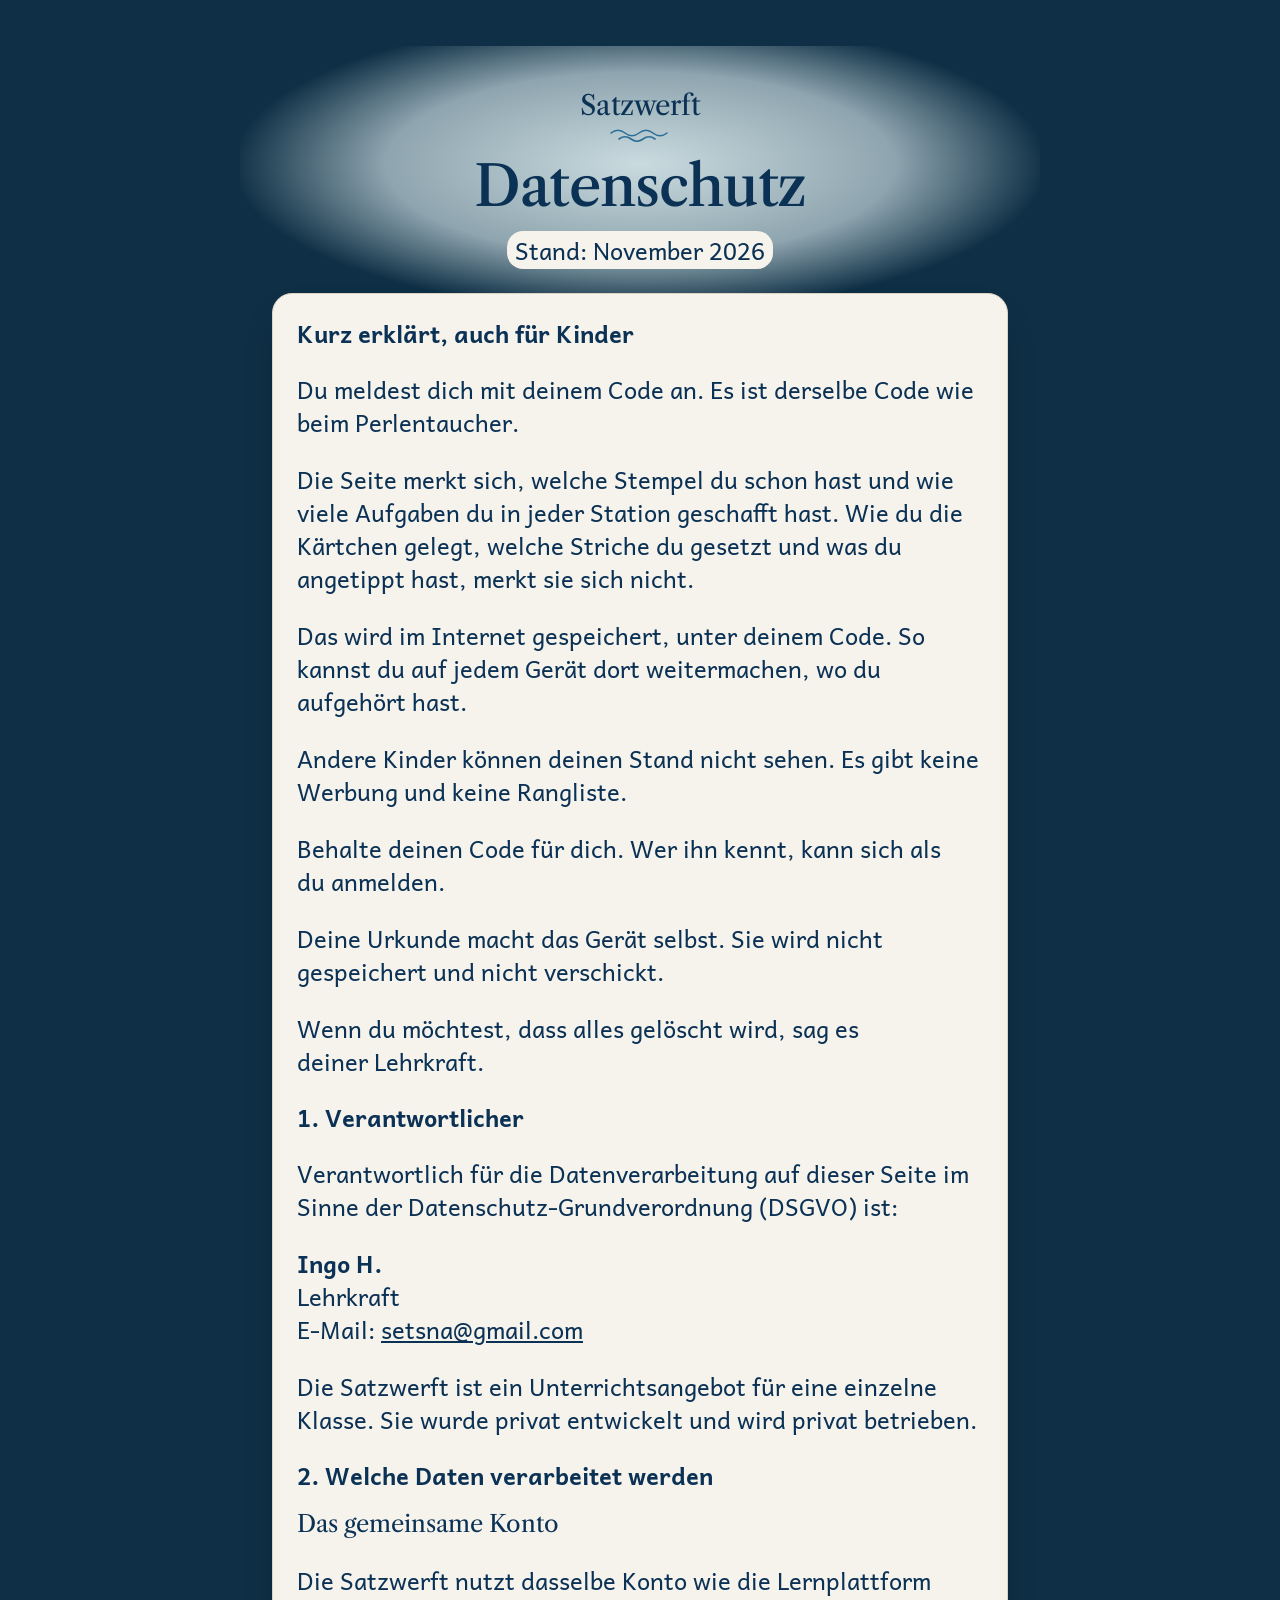
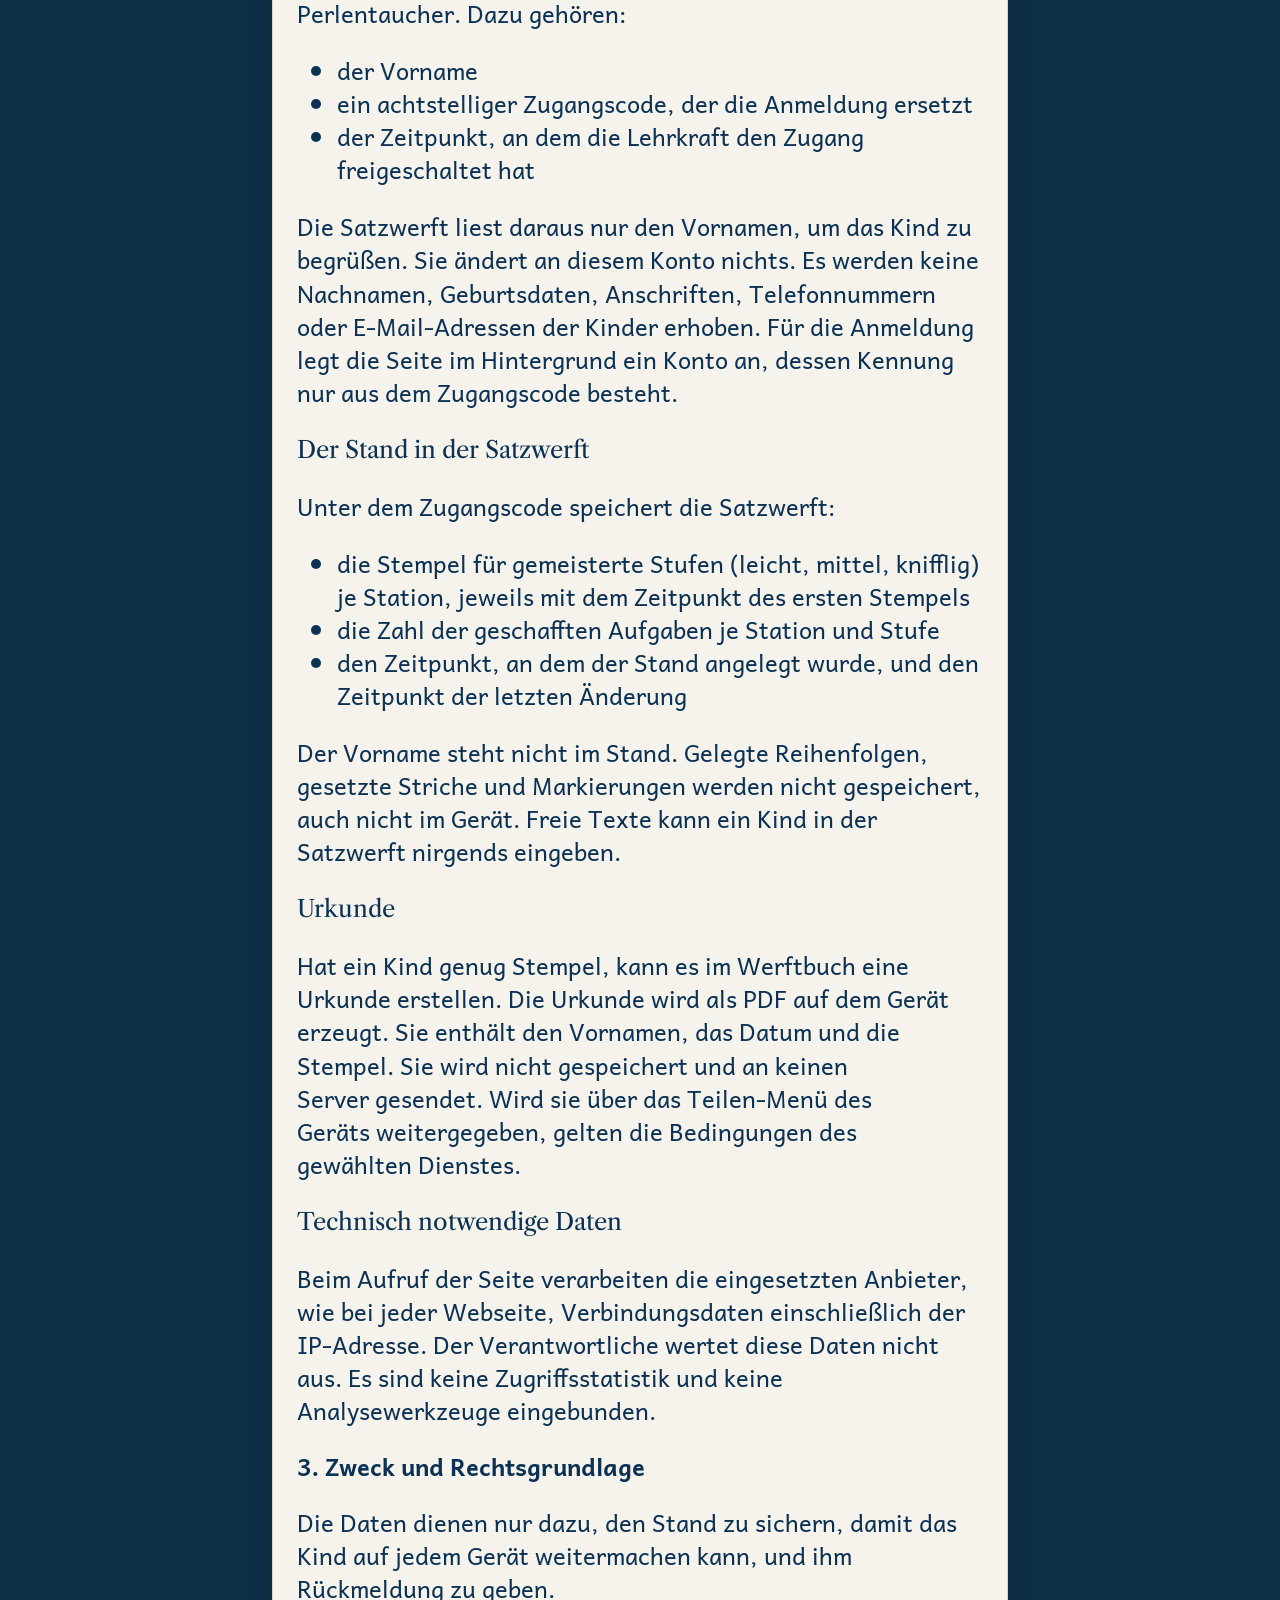
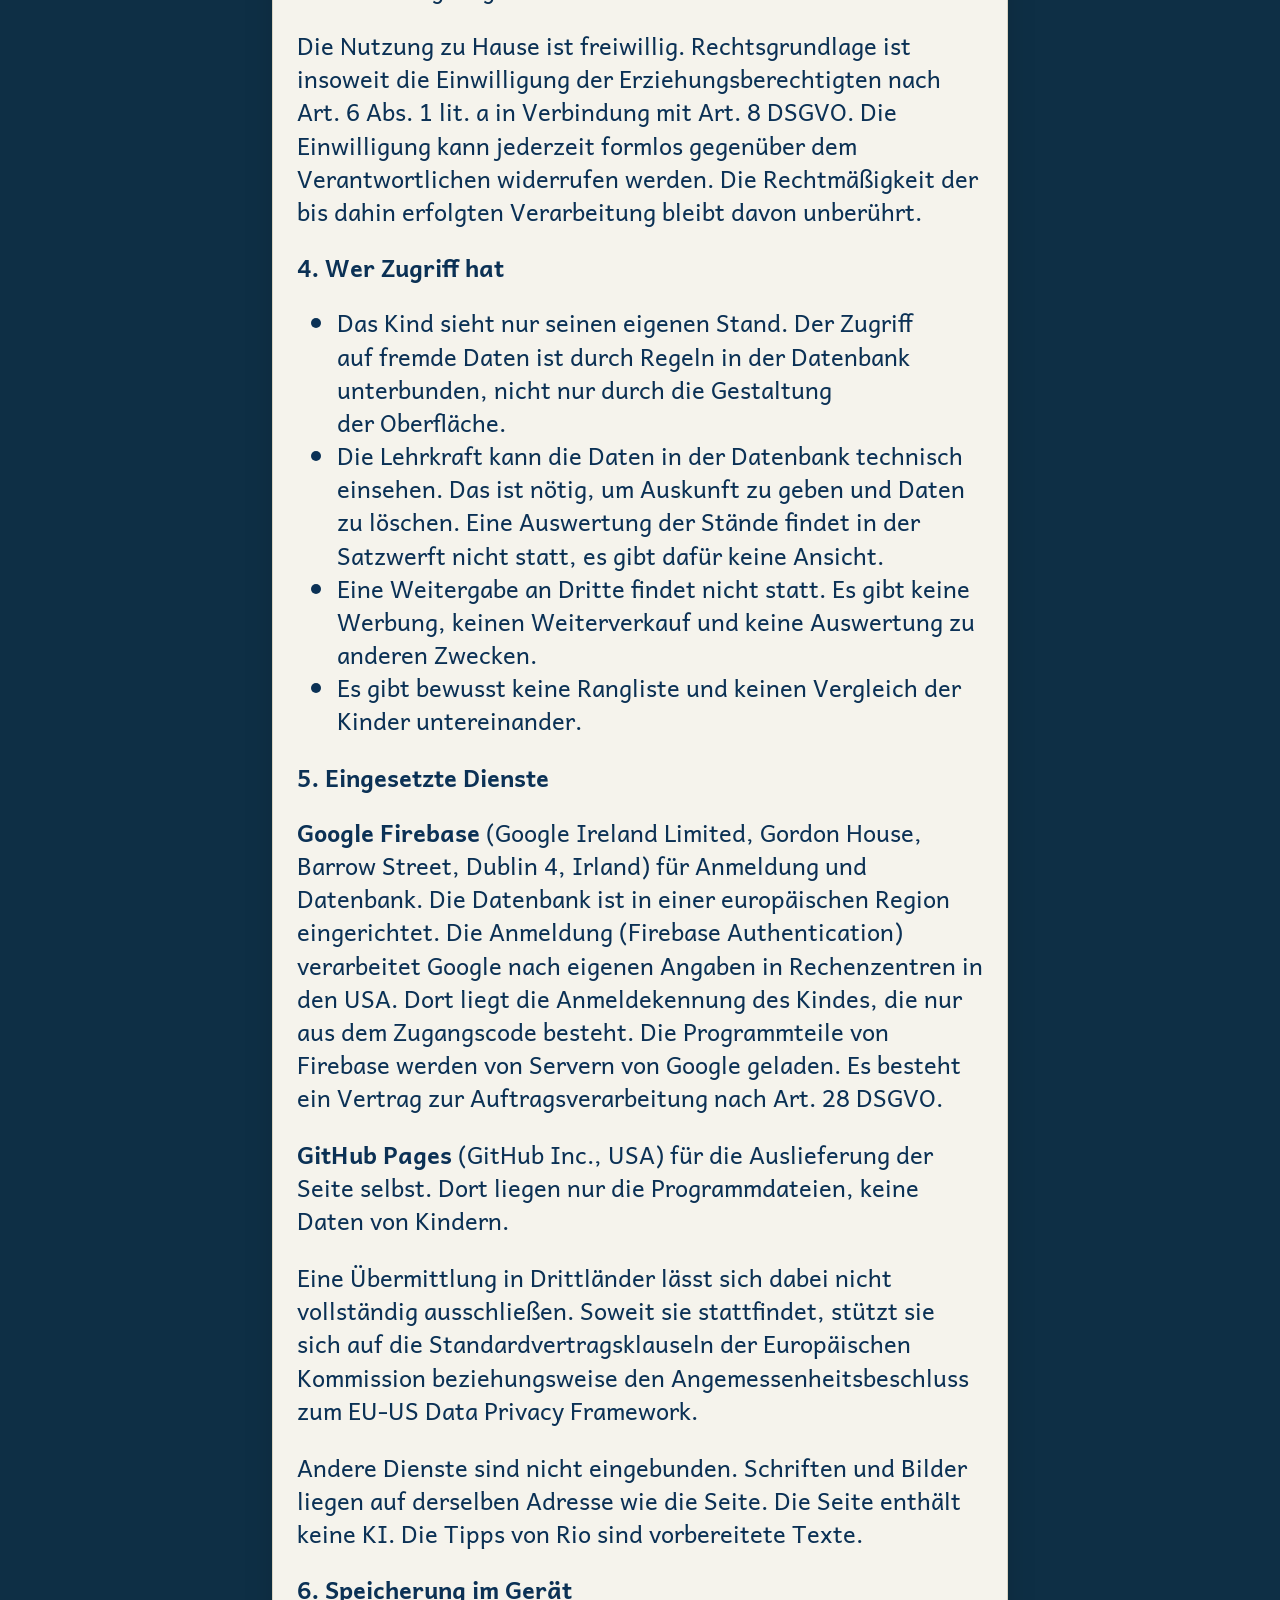
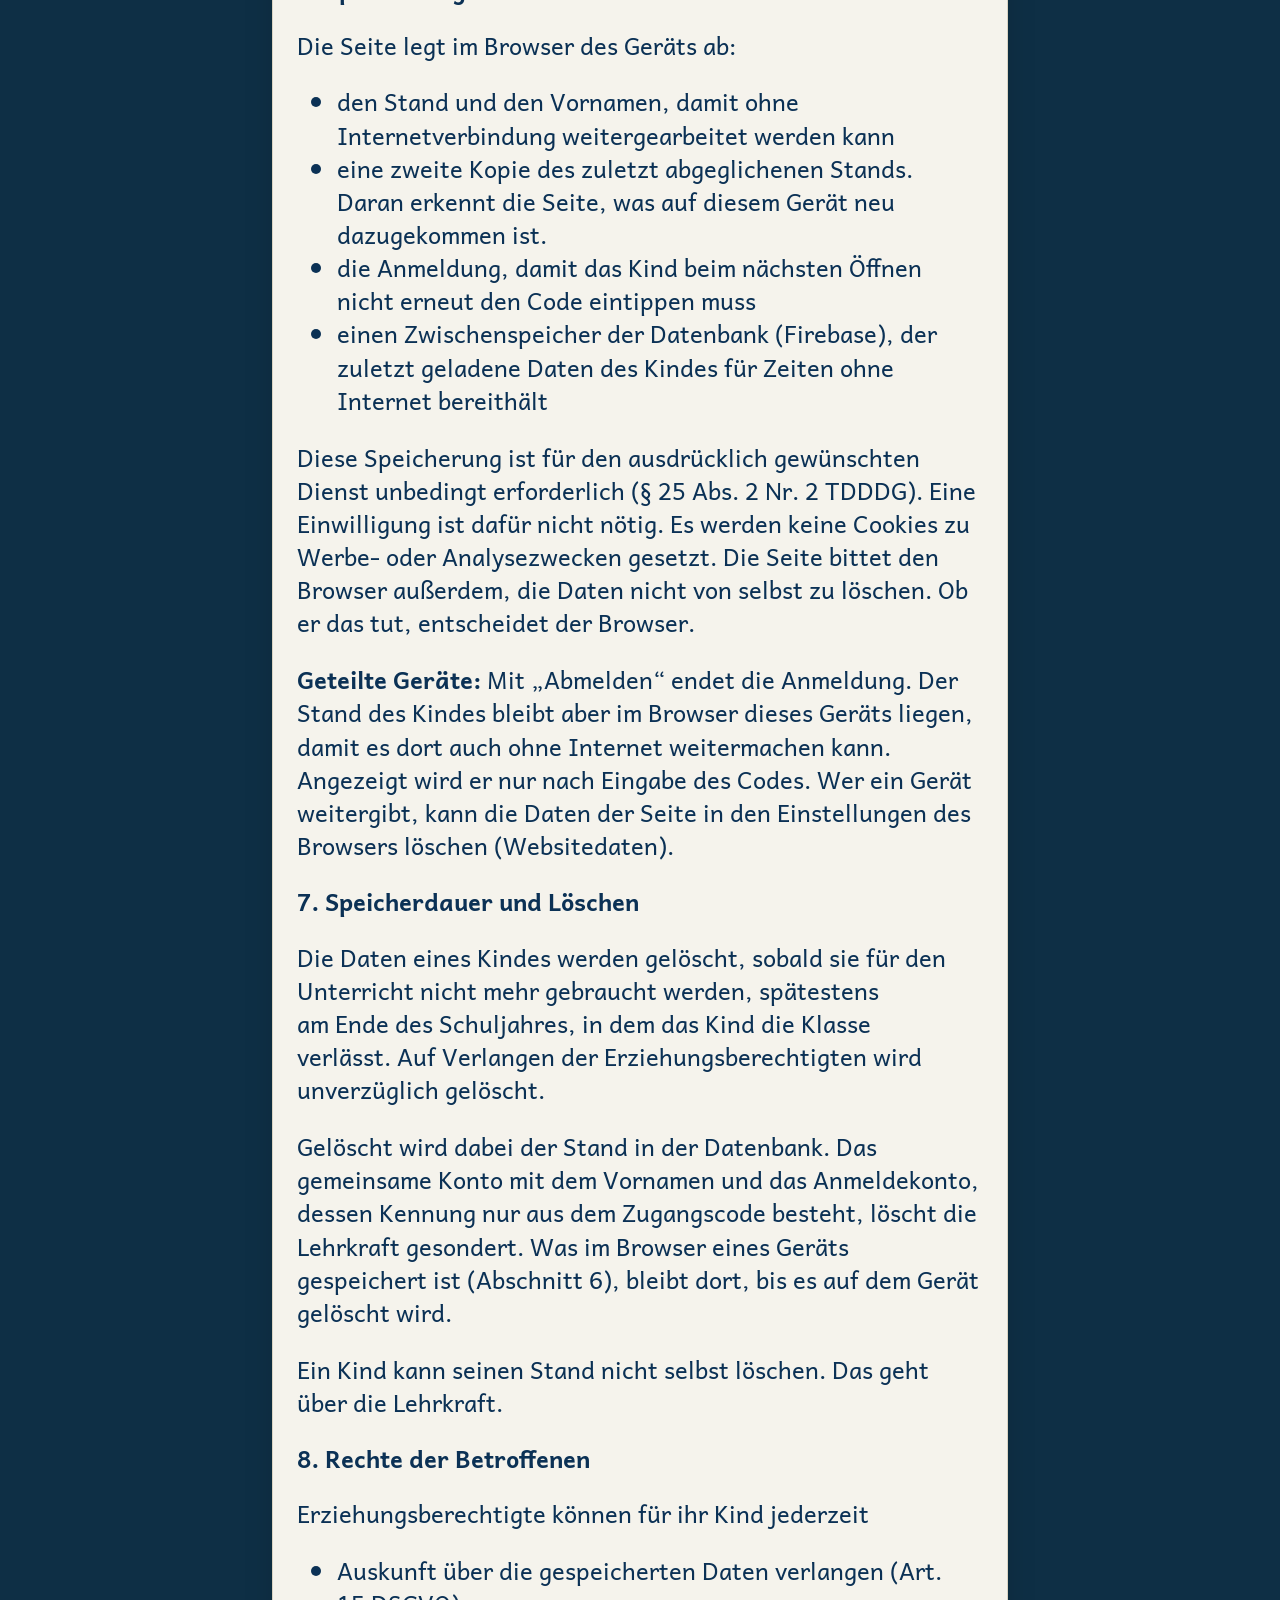
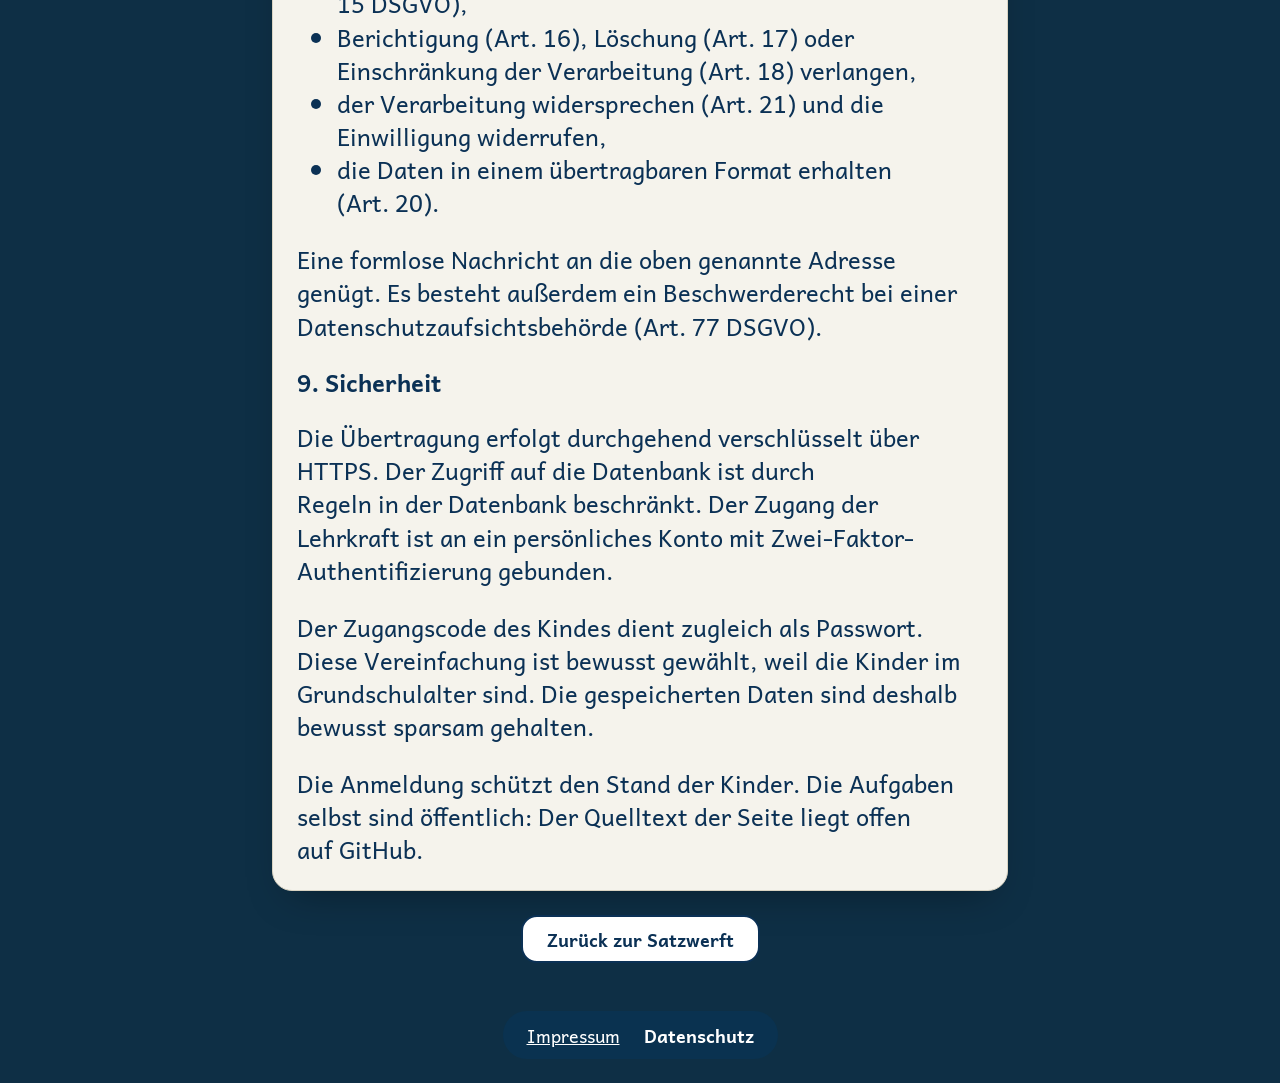
==== datenschutz.html @ b6e3952e "Design-Review Runde 2 (v=2) Lücken stehen fest im Satzfeld, damit beim Wählen nichts springt. Rückme" ====
<!doctype html>
<html lang="de">
<head>
  <meta charset="utf-8">
  <meta name="viewport" content="width=device-width, initial-scale=1, viewport-fit=cover">
  <meta http-equiv="Content-Security-Policy" content="default-src 'self'; img-src 'self'; style-src 'self'; script-src 'self'; font-src 'self'; connect-src 'self'; manifest-src 'self'; base-uri 'none'; form-action 'none'; object-src 'none'">
  <meta name="referrer" content="no-referrer">
  <meta name="robots" content="noindex, nofollow">
  <link rel="icon" href="bilder/favicon-64.png?b=1">
  <meta name="theme-color" content="#0e2f45">
  <title>Datenschutz – Satzwerft</title>
  <link rel="stylesheet" href="css/tokens.css?v=2">
  <link rel="stylesheet" href="css/satzwerft.css?v=2">
</head>
<body class="text-seite">
  <main class="seite">
    <header class="kopf">
      <a class="wortmarke" href="./">Satzwerft<svg class="welle" viewBox="0 0 62 14" aria-hidden="true" focusable="false"><path d="M2 5c5-4 9-4 14 0s9 4 14 0 9-4 14 0 9 4 14 0M10 11c4-3 8-3 12 0s8 3 12 0 8-3 12 0" fill="none" stroke-width="1.6" stroke-linecap="round"/></svg></a>
      <h1>Datenschutz</h1>
      <p class="stand">Stand: November 2026</p>
    </header>

    <section class="papier rechtstext" aria-label="Datenschutzerklärung">
      <h2>Kurz erklärt, auch für Kinder</h2>
      <p>Du meldest dich mit deinem Code an. Es ist derselbe Code wie beim Perlentaucher.</p>
      <p>Die Seite merkt sich, welche Stempel du schon hast und wie viele Aufgaben du in jeder Station geschafft hast. Wie du die Kärtchen gelegt, welche Striche du gesetzt und was du angetippt hast, merkt sie sich nicht.</p>
      <p>Das wird im Internet gespeichert, unter deinem Code. So kannst du auf jedem Gerät dort weitermachen, wo du aufgehört hast.</p>
      <p>Andere Kinder können deinen Stand nicht sehen. Es gibt keine Werbung und keine Rangliste.</p>
      <p>Behalte deinen Code für dich. Wer ihn kennt, kann sich als du anmelden.</p>
      <p>Deine Urkunde macht das Gerät selbst. Sie wird nicht gespeichert und nicht verschickt.</p>
      <p>Wenn du möchtest, dass alles gelöscht wird, sag es deiner Lehrkraft.</p>

      <h2>1. Verantwortlicher</h2>
      <p>Verantwortlich für die Datenverarbeitung auf dieser Seite im Sinne der Datenschutz-Grundverordnung (DSGVO) ist:</p>
      <p><b>Ingo H.</b><br>Lehrkraft<br>E-Mail: <a href="mailto:setsna@gmail.com">setsna@gmail.com</a></p>
      <p>Die Satzwerft ist ein Unterrichtsangebot für eine einzelne Klasse. Sie wurde privat entwickelt und wird privat betrieben.</p>

      <h2>2. Welche Daten verarbeitet werden</h2>
      <h3>Das gemeinsame Konto</h3>
      <p>Die Satzwerft nutzt dasselbe Konto wie die Lernplattform Perlentaucher. Dazu gehören:</p>
      <ul>
        <li>der Vorname</li>
        <li>ein achtstelliger Zugangscode, der die Anmeldung ersetzt</li>
        <li>der Zeitpunkt, an dem die Lehrkraft den Zugang freigeschaltet hat</li>
      </ul>
      <p>Die Satzwerft liest daraus nur den Vornamen, um das Kind zu begrüßen. Sie ändert an diesem Konto nichts. Es werden keine Nachnamen, Geburtsdaten, Anschriften, Telefonnummern oder E-Mail-Adressen der Kinder erhoben. Für die Anmeldung legt die Seite im Hintergrund ein Konto an, dessen Kennung nur aus dem Zugangscode besteht.</p>

      <h3>Der Stand in der Satzwerft</h3>
      <p>Unter dem Zugangscode speichert die Satzwerft:</p>
      <ul>
        <li>die Stempel für gemeisterte Stufen (leicht, mittel, knifflig) je Station, jeweils mit dem Zeitpunkt des ersten Stempels</li>
        <li>die Zahl der geschafften Aufgaben je Station und Stufe</li>
        <li>den Zeitpunkt, an dem der Stand angelegt wurde, und den Zeitpunkt der letzten Änderung</li>
      </ul>
      <p>Der Vorname steht nicht im Stand. Gelegte Reihenfolgen, gesetzte Striche und Markierungen werden nicht gespeichert, auch nicht im Gerät. Freie Texte kann ein Kind in der Satzwerft nirgends eingeben.</p>

      <h3>Urkunde</h3>
      <p>Hat ein Kind genug Stempel, kann es im Werftbuch eine Urkunde erstellen. Die Urkunde wird als PDF auf dem Gerät erzeugt. Sie enthält den Vornamen, das Datum und die Stempel. Sie wird nicht gespeichert und an keinen Server gesendet. Wird sie über das Teilen-Menü des Geräts weitergegeben, gelten die Bedingungen des gewählten Dienstes.</p>

      <h3>Technisch notwendige Daten</h3>
      <p>Beim Aufruf der Seite verarbeiten die eingesetzten Anbieter, wie bei jeder Webseite, Verbindungsdaten einschließlich der IP-Adresse. Der Verantwortliche wertet diese Daten nicht aus. Es sind keine Zugriffsstatistik und keine Analysewerkzeuge eingebunden.</p>

      <h2>3. Zweck und Rechtsgrundlage</h2>
      <p>Die Daten dienen nur dazu, den Stand zu sichern, damit das Kind auf jedem Gerät weitermachen kann, und ihm Rückmeldung zu geben.</p>
      <p>Die Nutzung zu Hause ist freiwillig. Rechtsgrundlage ist insoweit die Einwilligung der Erziehungsberechtigten nach Art. 6 Abs. 1 lit. a in Verbindung mit Art. 8 DSGVO. Die Einwilligung kann jederzeit formlos gegenüber dem Verantwortlichen widerrufen werden. Die Rechtmäßigkeit der bis dahin erfolgten Verarbeitung bleibt davon unberührt.</p>

      <h2>4. Wer Zugriff hat</h2>
      <ul>
        <li>Das Kind sieht nur seinen eigenen Stand. Der Zugriff auf fremde Daten ist durch Regeln in der Datenbank unterbunden, nicht nur durch die Gestaltung der Oberfläche.</li>
        <li>Die Lehrkraft kann die Daten in der Datenbank technisch einsehen. Das ist nötig, um Auskunft zu geben und Daten zu löschen. Eine Auswertung der Stände findet in der Satzwerft nicht statt, es gibt dafür keine Ansicht.</li>
        <li>Eine Weitergabe an Dritte findet nicht statt. Es gibt keine Werbung, keinen Weiterverkauf und keine Auswertung zu anderen Zwecken.</li>
        <li>Es gibt bewusst keine Rangliste und keinen Vergleich der Kinder untereinander.</li>
      </ul>

      <h2>5. Eingesetzte Dienste</h2>
      <p><b>Google Firebase</b> (Google Ireland Limited, Gordon House, Barrow Street, Dublin 4, Irland) für Anmeldung und Datenbank. Die Datenbank ist in einer europäischen Region eingerichtet. Die Anmeldung (Firebase Authentication) verarbeitet Google nach eigenen Angaben in Rechenzentren in den USA. Dort liegt die Anmeldekennung des Kindes, die nur aus dem Zugangscode besteht. Die Programmteile von Firebase werden von Servern von Google geladen. Es besteht ein Vertrag zur Auftragsverarbeitung nach Art. 28 DSGVO.</p>
      <p><b>GitHub Pages</b> (GitHub Inc., USA) für die Auslieferung der Seite selbst. Dort liegen nur die Programmdateien, keine Daten von Kindern.</p>
      <p>Eine Übermittlung in Drittländer lässt sich dabei nicht vollständig ausschließen. Soweit sie stattfindet, stützt sie sich auf die Standardvertragsklauseln der Europäischen Kommission beziehungsweise den Angemessenheitsbeschluss zum EU-US Data Privacy Framework.</p>
      <p>Andere Dienste sind nicht eingebunden. Schriften und Bilder liegen auf derselben Adresse wie die Seite. Die Seite enthält keine KI. Die Tipps von Rio sind vorbereitete Texte.</p>

      <h2>6. Speicherung im Gerät</h2>
      <p>Die Seite legt im Browser des Geräts ab:</p>
      <ul>
        <li>den Stand und den Vornamen, damit ohne Internetverbindung weitergearbeitet werden kann</li>
        <li>eine zweite Kopie des zuletzt abgeglichenen Stands. Daran erkennt die Seite, was auf diesem Gerät neu dazugekommen ist.</li>
        <li>die Anmeldung, damit das Kind beim nächsten Öffnen nicht erneut den Code eintippen muss</li>
        <li>einen Zwischenspeicher der Datenbank (Firebase), der zuletzt geladene Daten des Kindes für Zeiten ohne Internet bereithält</li>
      </ul>
      <p>Diese Speicherung ist für den ausdrücklich gewünschten Dienst unbedingt erforderlich (§ 25 Abs. 2 Nr. 2 TDDDG). Eine Einwilligung ist dafür nicht nötig. Es werden keine Cookies zu Werbe- oder Analysezwecken gesetzt. Die Seite bittet den Browser außerdem, die Daten nicht von selbst zu löschen. Ob er das tut, entscheidet der Browser.</p>
      <p><b>Geteilte Geräte:</b> Mit „Abmelden“ endet die Anmeldung. Der Stand des Kindes bleibt aber im Browser dieses Geräts liegen, damit es dort auch ohne Internet weitermachen kann. Angezeigt wird er nur nach Eingabe des Codes. Wer ein Gerät weitergibt, kann die Daten der Seite in den Einstellungen des Browsers löschen (Websitedaten).</p>

      <h2>7. Speicherdauer und Löschen</h2>
      <p>Die Daten eines Kindes werden gelöscht, sobald sie für den Unterricht nicht mehr gebraucht werden, spätestens am Ende des Schuljahres, in dem das Kind die Klasse verlässt. Auf Verlangen der Erziehungsberechtigten wird unverzüglich gelöscht.</p>
      <p>Gelöscht wird dabei der Stand in der Datenbank. Das gemeinsame Konto mit dem Vornamen und das Anmeldekonto, dessen Kennung nur aus dem Zugangscode besteht, löscht die Lehrkraft gesondert. Was im Browser eines Geräts gespeichert ist (Abschnitt 6), bleibt dort, bis es auf dem Gerät gelöscht wird.</p>
      <p>Ein Kind kann seinen Stand nicht selbst löschen. Das geht über die Lehrkraft.</p>

      <h2>8. Rechte der Betroffenen</h2>
      <p>Erziehungsberechtigte können für ihr Kind jederzeit</p>
      <ul>
        <li>Auskunft über die gespeicherten Daten verlangen (Art. 15 DSGVO),</li>
        <li>Berichtigung (Art. 16), Löschung (Art. 17) oder Einschränkung der Verarbeitung (Art. 18) verlangen,</li>
        <li>der Verarbeitung widersprechen (Art. 21) und die Einwilligung widerrufen,</li>
        <li>die Daten in einem übertragbaren Format erhalten (Art. 20).</li>
      </ul>
      <p>Eine formlose Nachricht an die oben genannte Adresse genügt. Es besteht außerdem ein Beschwerderecht bei einer Datenschutzaufsichtsbehörde (Art. 77 DSGVO).</p>

      <h2>9. Sicherheit</h2>
      <p>Die Übertragung erfolgt durchgehend verschlüsselt über HTTPS. Der Zugriff auf die Datenbank ist durch Regeln in der Datenbank beschränkt. Der Zugang der Lehrkraft ist an ein persönliches Konto mit Zwei-Faktor-Authentifizierung gebunden.</p>
      <p>Der Zugangscode des Kindes dient zugleich als Passwort. Diese Vereinfachung ist bewusst gewählt, weil die Kinder im Grundschulalter sind. Die gespeicherten Daten sind deshalb bewusst sparsam gehalten.</p>
      <p>Die Anmeldung schützt den Stand der Kinder. Die Aufgaben selbst sind öffentlich: Der Quelltext der Seite liegt offen auf GitHub.</p>
    </section>

    <p class="knopfreihe knopfreihe--mitte"><a class="knopf" href="./">Zurück zur Satzwerft</a></p>
  </main>
  <footer class="fuss"><a href="impressum.html">Impressum</a> <a href="datenschutz.html" aria-current="page">Datenschutz</a></footer>
</body>
</html>
---- css/tokens.css ----
/* Satzwerft: Schriften, Farben, Abstände, Schriftgrößen an einer Stelle.
   Grundlage: Lernlagune DESIGN.md. Die Inhaltsfarben (Kugeln, Felder) kommen in Etappe 1c dazu. */

@font-face {
  font-family: 'Libre Caslon Text';
  src: url('../schriften/libre-caslon-text.woff2') format('woff2');
  font-weight: 400 700;
  font-style: normal;
  font-display: swap;
}
@font-face {
  font-family: 'Andika';
  src: url('../schriften/andika-regular.woff2') format('woff2');
  font-weight: 400;
  font-style: normal;
  font-display: swap;
}
@font-face {
  font-family: 'Andika';
  src: url('../schriften/andika-bold.woff2') format('woff2');
  font-weight: 700;
  font-style: normal;
  font-display: swap;
}

:root {
  /* Farben (Lernlagune) */
  --tiefe: #0e2f45;
  --navy: #0b3155;
  --navy-weich: #133c5a;
  --welle: #2d6f98;
  --weiss: #ffffff;
  --papier: #f5f3ec;
  --papier-linie: #d9d3c2;
  --tinte-leise: #4a6275;
  --glas-kante: rgba(255, 255, 255, 0.5);
  --glas-schatten: rgba(0, 0, 0, 0.36);
  --nebel: rgba(10, 52, 84, 0.7);

  /* Inhaltsfarben für Kugeln und Felder: gedämpft, gut unterscheidbar, jede mit eigenem Muster
     (blau Streifen, rot Punkte, gelb glatt, grün Karo). Nie nur über die Farbe unterscheiden. */
  --kugel-blau: #2f5f8f;
  --kugel-rot: #b4553b;
  --kugel-gelb: #d1a23a;
  --kugel-gruen: #3e8a72;
  --muster-hell: rgba(255, 255, 255, 0.55);

  /* Schriften */
  --schrift-name: 'Libre Caslon Text', Georgia, 'Times New Roman', serif;
  --schrift-text: 'Andika', 'Trebuchet MS', system-ui, sans-serif;

  /* Schriftgrößen (rem mit Untergrenze, damit Lesetext nicht schrumpft) */
  --gr-display: clamp(2.25rem, 1.6rem + 2.4vw, 3.75rem);
  --gr-title: clamp(1.75rem, 1.4rem + 1.2vw, 2.5rem);
  --gr-text: clamp(1.25rem, 1rem + 0.6vw, 1.625rem);
  --gr-label: clamp(1rem, 0.9rem + 0.3vw, 1.125rem);
  --gr-klein: clamp(1rem, 0.92rem + 0.25vw, 1.125rem);

  /* Abstände */
  --a-xs: 0.25rem;
  --a-s: 0.5rem;
  --a-m: 1rem;
  --a-l: 1.5rem;
  --a-xl: 2.5rem;
  --zeile: 34em;

  /* Rundungen */
  --r-papier: 1.25rem;
  --r-knopf: 1rem;

  /* Bewegung: nur opacity und transform */
  --kurve: cubic-bezier(0.16, 1, 0.3, 1);
  --dauer: 220ms;

  /* Touchziel */
  --tippen: 48px;
}
---- css/satzwerft.css ----
/* Satzwerft: Gestaltung nach Lernlagune DESIGN.md (Etappe 1c).
   Grundregeln: Navy nur im Licht (heller Hof hinter dunkler Schrift), Glasrezept unverändert
   (blur 6px, saturate 140 %, 2-px-Lichtkante), Bewegung nur über opacity und transform,
   Touchziele mindestens 48 px, Lesetext mit Untergrenze (rem/clamp), Grafik und Rahmen am Maßstab --s. */

*, *::before, *::after { box-sizing: border-box; }
html { -webkit-text-size-adjust: 100%; overflow-x: clip; }

/* ---------- Maßstab: Entwurf 1088 px breit (iPad hoch) ---------- */
:root { --s: calc(min(100vw, 1088px) / 1088); }
@media (orientation: landscape) and (min-width: 820px) {
  /* nie über 1: Sonst wächst die Schrift auf großen Bildschirmen, die Seite aber nicht (Ingos Monitor, 15.11.2026) */
  :root { --s: min(1px, calc(100svh / 1010), calc(100vw / 1360)); }
}
@media (max-width: 640px) and (orientation: portrait) {
  :root { --s: min(1px, calc(100vw / 600)); }
}

body {
  margin: 0;
  min-height: 100vh;
  min-height: 100svh;
  font-family: var(--schrift-text);
  font-size: var(--gr-text);
  line-height: 1.4;
  color: var(--navy);
  background: var(--tiefe);
  position: relative;
  isolation: isolate;
  overflow-x: clip;   /* Lichthof und Licht dürfen nicht seitlich überstehen (kein waagerechtes Scrollen) */
}
:focus-visible { outline: 3px solid var(--navy); outline-offset: 4px; }

.nurvorlesen {
  position: absolute; width: 1px; height: 1px; margin: -1px; padding: 0; overflow: hidden;
  clip: rect(0 0 0 0); clip-path: inset(50%); white-space: nowrap; border: 0;
}

/* ---------- Wasser, Licht, Blasen ---------- */
.wasser {
  position: fixed; inset: 0; z-index: -2; pointer-events: none;
  background: linear-gradient(180deg, #e6f2ef 0%, #a9d4e1 30%, #3f86a8 70%, #12425f 100%);   /* Ersatz, solange das Bild lädt */
}
.wasser img { width: 100%; height: 100%; object-fit: cover; object-position: 50% 0%; display: block; }
.licht, .blasen { position: absolute; z-index: -1; pointer-events: none; }
.licht {
  top: 0; left: 50%;
  width: min(60rem, 100%); height: calc(560 * var(--s));
  transform: translateX(-50%);
  background: radial-gradient(ellipse 46% 64% at 50% 0%, rgba(255, 252, 235, 0.55), rgba(220, 244, 250, 0.2) 55%, transparent 80%);
  opacity: 0.75;
  animation: licht-atmen 11s ease-in-out infinite alternate;
}
@keyframes licht-atmen { to { opacity: 1; transform: translateX(-50%) scaleX(1.08); } }
.blasen { inset: 0 0 auto; height: 100vh; height: 100svh; overflow: hidden; }
.blasen span {
  position: absolute; bottom: 0;
  width: 0.875rem; aspect-ratio: 1; border-radius: 50%;
  border: 1px solid rgba(235, 250, 255, 0.55);
  background: radial-gradient(circle at 32% 30%, rgba(255, 255, 255, 0.7) 0 14%, rgba(200, 238, 250, 0.08) 40%, transparent 70%);
  opacity: 0;
  animation: blase-steigt 18s linear infinite;
}
.blasen span:nth-child(1) { left: 1%; animation-duration: 17s; animation-delay: -2s; }
.blasen span:nth-child(2) { left: 2.4%; width: 0.5625rem; animation-duration: 22s; animation-delay: -11s; }
.blasen span:nth-child(3) { left: 3.4%; width: 0.375rem; animation-duration: 15s; animation-delay: -7s; }
.blasen span:nth-child(4) { right: 1%; width: 0.6875rem; animation-duration: 20s; animation-delay: -4s; }
.blasen span:nth-child(5) { right: 2.6%; width: 0.4375rem; animation-duration: 16s; animation-delay: -13s; }
.blasen span:nth-child(6) { right: 3.4%; width: 0.5625rem; animation-duration: 24s; animation-delay: -18s; }
@keyframes blase-steigt {
  0% { transform: translate3d(0, 0, 0); opacity: 0; }
  10% { opacity: 0.9; }
  50% { transform: translate3d(10px, -50vh, 0); }
  85% { opacity: 0.7; }
  100% { transform: translate3d(-6px, -100vh, 0); opacity: 0; }
}
.ruht .licht, .ruht .blasen span { animation-play-state: paused; }

/* ---------- Seite ---------- */
.seite { max-width: 80rem; margin: 0 auto; padding: calc(96 * var(--s)) var(--a-m) var(--a-l); outline: none; }

/* Kopf im Lichthof: Navy steht nur auf hellem Grund */
.kopf { position: relative; text-align: center; margin: 0 auto var(--a-l); max-width: 44rem; }
.kopf::before {
  content: ''; position: absolute; z-index: -1; inset: -2.5rem -3rem;
  background: radial-gradient(ellipse at 50% 45%, rgba(228, 243, 245, 0.88) 0%, rgba(228, 243, 245, 0.6) 45%, transparent 72%);
  pointer-events: none;
}
.wortmarke {
  font-family: var(--schrift-name); font-size: max(1rem, calc(31 * var(--s))); letter-spacing: -0.02em;
  margin: 0 0 var(--a-s); display: inline-flex; flex-direction: column; align-items: center; gap: var(--a-xs);
  color: var(--navy);
}
a.wortmarke { text-decoration: none; min-height: var(--tippen); justify-content: center; }
.welle { width: 62px; height: 14px; stroke: var(--welle); }
h1 { font-family: var(--schrift-name); font-weight: 500; font-size: var(--gr-display); line-height: 1.3; letter-spacing: -0.02em; margin: 0; }
h2 { font-family: var(--schrift-name); font-weight: 400; font-size: var(--gr-title); line-height: 1.3; margin: var(--a-l) 0 var(--a-s); }
h3 { font-family: var(--schrift-name); font-weight: 400; font-size: var(--gr-text); margin: var(--a-m) 0 var(--a-xs); }
.unterzeile { margin: var(--a-s) 0 0; color: var(--navy-weich); font-size: var(--gr-text); }

/* Rio: gemaltes Bild, rund ausgeblendet, kein Rahmen, keine Bewegung */
.rio {
  display: block; margin: var(--a-m) auto 0;
  width: clamp(9rem, calc(300 * var(--s)), 18rem); height: auto; aspect-ratio: 1;
  border-radius: 50%;
  -webkit-mask-image: radial-gradient(circle at 50% 50%, #000 56%, transparent 71%);
  mask-image: radial-gradient(circle at 50% 50%, #000 56%, transparent 71%);
}

/* ---------- Papier: helle Fläche für Formulare und Text ---------- */
.papier {
  background: var(--papier);
  border: 1px solid var(--papier-linie);
  border-radius: var(--r-papier);
  padding: var(--a-l);
  margin: var(--a-l) auto;
  max-width: 40rem;
  box-shadow: 0 18px 40px -18px var(--glas-schatten);
}
.papier > :first-child { margin-top: 0; }
.papier > :last-child { margin-bottom: 0; }
.papier p, .papier li { max-width: var(--zeile); }
.papier a { color: var(--navy); }
.leise { color: var(--tinte-leise); font-size: var(--gr-klein); }

/* Formular */
label { display: block; font-size: var(--gr-label); font-weight: 700; margin-bottom: var(--a-xs); }
input[type="text"] {
  font: inherit; color: var(--navy); background: var(--weiss);
  border: 2px solid var(--navy-weich); border-radius: var(--r-knopf);
  min-height: var(--tippen); padding: 0 var(--a-m); width: 100%;
}
.code-feld { max-width: 16rem; letter-spacing: 0.12em; text-transform: uppercase; }
.hinweis-feld { min-height: 1.45em; margin: var(--a-s) 0 0; font-weight: 700; }
.hinweis-feld:empty { min-height: 0; }

/* Knöpfe */
.knopf {
  font: inherit; font-size: var(--gr-label); font-weight: 700;
  min-height: var(--tippen); min-width: var(--tippen); padding: 0 var(--a-l);
  border-radius: var(--r-knopf); border: 2px solid var(--navy); background: var(--weiss); color: var(--navy);
  cursor: pointer; transition: transform var(--dauer) var(--kurve);
}
.knopf:active { transform: scale(0.98); }
.knopf[disabled] { opacity: 0.55; cursor: not-allowed; }
.knopf.haupt { background: var(--navy); color: var(--weiss); }
a.knopf { display: inline-flex; align-items: center; text-decoration: none; }
.knopfreihe { display: flex; flex-wrap: wrap; gap: var(--a-s) var(--a-m); align-items: center; margin: var(--a-l) 0 0; }
.knopfreihe--mitte { justify-content: center; }
/* Ruhiger Glasknopf auf dem Wasser (z. B. Abmelden) */
.knopf.glas-knopf {
  background: rgba(10, 52, 84, 0.74); color: var(--weiss); border-color: var(--glas-kante);   /* 0.74: Weiß bleibt auch über hellem Sand über 4.5 : 1 */
  -webkit-backdrop-filter: blur(6px); backdrop-filter: blur(6px);
}
.knopf.glas-knopf:focus-visible { outline-color: var(--weiss); }

/* ---------- Startseite: Stationen als Glasfenster ---------- */
.netz-zeile { max-width: 40rem; margin: 0 auto var(--a-m); padding: var(--a-s) var(--a-m); background: var(--papier); border-radius: var(--r-knopf); font-size: var(--gr-klein); }
.stationen {
  list-style: none; margin: calc(40 * var(--s)) auto 0; padding: 0;
  --spalten: 3;
  --luecke: calc(36 * var(--s));
  display: flex; flex-wrap: wrap; justify-content: center;   /* letzte Reihe mittig (3 + 2 im Hochformat) */
  gap: var(--luecke);
  max-width: 62rem;
}
/* Querformat: alle fünf nebeneinander, ohne Scrollen (Lernlagune: Querformat-ohne-Scrollen) */
@media (orientation: landscape) and (min-width: 820px) {
  .stationen { --spalten: 5; max-width: 80rem; }
}
.stationen > li { display: flex; flex: 0 1 calc((100% - (var(--spalten) - 1) * var(--luecke)) / var(--spalten) - 1px); min-width: 0; }
@media (max-width: 560px) {
  .stationen > li { flex-basis: 100%; max-width: 22rem; }
}
.station {
  flex: 1; width: 100%; margin: 0; font: inherit;
  container-type: inline-size;   /* für die Titelgröße (cqi) */
  position: relative; display: flex; flex-direction: column; align-items: center; text-align: center;
  min-height: calc(330 * var(--s));
  padding: calc(44 * var(--s)) var(--a-m) calc(36 * var(--s));
  border-radius: calc(72 * var(--s));
  color: var(--weiss);
  background: linear-gradient(180deg, rgba(214, 242, 252, 0.13), rgba(40, 110, 150, 0.06) 55%, rgba(8, 42, 70, 0.42));
  border: 2px solid var(--glas-kante);
  box-shadow: inset 0 2px 0 rgba(255, 255, 255, 0.62), inset 0 0 0 2px rgba(255, 255, 255, 0.16), inset 0 0 calc(22 * var(--s)) rgba(200, 240, 255, 0.38), 0 26px 50px -10px rgba(3, 20, 35, 0.38);
  -webkit-backdrop-filter: blur(6px) saturate(140%);
  backdrop-filter: blur(6px) saturate(140%);
}
/* „Kommt bald“: dunkleres Nebelglas, damit kleine weiße Schrift auch über hellem Wasser AA erreicht */
.station--bald { background: var(--nebel); }
.station__name { display: block; margin: 0; font-family: var(--schrift-name); font-weight: 400; font-size: max(1.375rem, calc(40 * var(--s)));
  font-size: clamp(min(1.25rem, 17cqi), 17cqi, 2.5rem);   /* richtet sich nach der Kartenbreite (Container), ältere Browser nehmen die Zeile davor */
  max-width: 100%; hyphens: auto; overflow-wrap: anywhere; line-height: 1.3; text-shadow: 0 1px 3px rgba(4, 30, 50, 0.55); }
.station__kurz { display: block; font-size: var(--gr-klein); line-height: 1.3; }
/* Live-Station: ganzes Fenster ist der Knopf. Getöntes Glas (0.62 oben), damit kleine weiße Schrift AA erreicht. */
.station--live {
  cursor: pointer;
  background: linear-gradient(180deg, rgba(10, 52, 84, 0.62), rgba(8, 42, 70, 0.78));
  transition: transform var(--dauer) var(--kurve);
}
.station--live:active { transform: scale(0.975); }
.station--live:focus-visible { outline: 3px solid var(--weiss); outline-offset: 6px; }
@media (hover: hover) { .station--live:hover { transform: translateY(-6px); } }
.stempel-punkte { display: inline-flex; gap: 0.5rem; margin-top: var(--a-s); }
.stempel-punkt { display: inline-block; width: 1rem; height: 1rem; border-radius: 50%; border: 2px dashed rgba(255, 255, 255, 0.85); vertical-align: middle; }
.stempel-punkt--voll { border-style: solid; background: var(--weiss); box-shadow: inset 0 0 0 3px var(--welle); }
.station__linie { width: 60%; height: 1px; margin: calc(14 * var(--s)) auto; background: linear-gradient(90deg, transparent, rgba(255, 255, 255, 0.7), transparent); position: relative; }
.station__linie::after { content: ''; position: absolute; left: 50%; top: 50%; width: 6px; height: 6px; margin: -3px 0 0 -3px; border-radius: 50%; background: var(--weiss); box-shadow: 0 0 8px rgba(255, 255, 255, 0.8); }
.station p { margin: 0; font-size: var(--gr-klein); line-height: 1.3; text-shadow: 0 1px 3px rgba(4, 30, 50, 0.55); }
.station__bild { width: calc(120 * var(--s)); min-width: 4.5rem; height: auto; margin: auto 0 calc(10 * var(--s)); padding-top: calc(18 * var(--s)); }
.station__bald { margin-top: var(--a-s) !important; font-size: var(--gr-label); opacity: 0.92; display: inline-flex; align-items: center; gap: 0.4em; }
.schloss { width: 1em; height: 1em; fill: none; stroke: currentColor; stroke-width: 1.6; stroke-linecap: round; stroke-linejoin: round; }

/* Stationsbilder (Code-Grafik, nur Zierde): Inhaltsfarben gedämpft, mit Muster */
.sym { fill: none; stroke: rgba(255, 255, 255, 0.92); stroke-width: 2.4; stroke-linecap: round; stroke-linejoin: round; }
.sym-voll { stroke: rgba(255, 255, 255, 0.92); stroke-width: 1.6; }
.sym .k-blau { fill: var(--kugel-blau); }
.sym .k-rot { fill: var(--kugel-rot); }
.sym .k-gelb { fill: var(--kugel-gelb); }
.sym .k-gruen { fill: var(--kugel-gruen); }
.sym .weiss { fill: rgba(255, 255, 255, 0.92); stroke: none; }
.sym .m-streifen { fill: url(#m-streifen); stroke: none; }
.sym .m-punkte { fill: url(#m-punkte); stroke: none; }
.sym .m-karo { fill: url(#m-karo); stroke: none; }
/* Materialien der Stationen (dieselben Farben wie Kiste, Rad, Würfel und Münze in den Stationen) */
.sym .sym-holz { fill: #8a6140; stroke: rgba(255, 255, 255, 0.85); stroke-width: 1.8; }
.sym .sym-deckel { fill: #7a5536; stroke: rgba(255, 255, 255, 0.85); stroke-width: 1.8; }
.sym .sym-kante { stroke: #a77b52; stroke-width: 2.4; }
.sym .sym-loch { fill: #24170e; stroke: #c9b79a; stroke-width: 1.6; }
.sym .sym-rand { fill: none; stroke: #7a5536; stroke-width: 4; }
.sym .sym-duenn { stroke: rgba(255, 255, 255, 0.85); stroke-width: 1.4; }
.sym .sym-nabe { fill: #e9e2cf; stroke: #5c3e26; stroke-width: 1.4; }
.sym .sym-zeiger { fill: var(--navy); stroke: rgba(255, 255, 255, 0.92); stroke-width: 1.6; }
.sym .sym-elfenbein { fill: #f3ecdc; stroke: rgba(255, 255, 255, 0.95); stroke-width: 1.6; }
.sym .sym-auge { fill: var(--navy); stroke: none; }
.sym .sym-bronze { fill: #b8925a; stroke: rgba(255, 255, 255, 0.85); stroke-width: 1.6; }
.sym .sym-riffel { fill: none; stroke: #8a6a3b; stroke-width: 2.2; stroke-dasharray: 1.6 2.4; }
.sym .sym-gold { fill: #e0c48f; stroke: #9a7744; stroke-width: 1.2; }
.sym .sym-gold--hinten { fill: #c9a874; }
.sym .sym-praegung { stroke: #5a4223; stroke-width: 3.4; }
.sym .sym-praegung--fein { stroke-width: 2; }
.sym .sym-glas { fill: rgba(200, 236, 255, 0.22); stroke: none; }
.sym .sym-glasrand { fill: none; stroke: var(--kugel-gelb); stroke-width: 3.4; }
.sym .sym-griff { stroke: #7a5536; stroke-width: 7; }
.sym .sym-frage { stroke: rgba(255, 255, 255, 0.95); stroke-width: 2.6; }
.muster-defs { position: absolute; width: 0; height: 0; overflow: hidden; }
.muster-linie { stroke: var(--muster-hell); stroke-width: 1.6; fill: none; }
.muster-punkt { fill: var(--muster-hell); }

/* ---------- Erwachsenenbereich ---------- */
.erwachsene summary { cursor: pointer; min-height: var(--tippen); display: flex; align-items: center; list-style-position: inside; }
.erwachsene summary h2 { display: inline; margin: 0; font-size: var(--gr-text); }
.erwachsene { max-width: 40rem; }

/* ---------- Meldungen ---------- */
.meldung-bereich { position: sticky; bottom: 0; display: flex; justify-content: center; padding: 0 var(--a-m) var(--a-m); pointer-events: none; }
.meldung { pointer-events: auto; margin: 0; max-width: 40rem; padding: var(--a-s) var(--a-m); background: var(--navy); color: var(--weiss); border-radius: var(--r-knopf); font-size: var(--gr-klein); }
.meldung:empty { display: none; }
.vorschau-hinweis { margin: 0; padding: var(--a-s) var(--a-m); background: var(--navy); color: var(--weiss); text-align: center; font-size: var(--gr-klein); }

/* ---------- Fuß: auf dunklem Nebelglas, damit Weiß lesbar bleibt ---------- */
.fuss {
  display: flex; flex-wrap: wrap; justify-content: center; gap: var(--a-s) var(--a-l);
  width: fit-content; margin: var(--a-l) auto max(var(--a-l), env(safe-area-inset-bottom));
  padding: 0 var(--a-l); border-radius: 999px;
  background: rgba(10, 52, 84, 0.78);
  font-size: var(--gr-klein);
}
.fuss a { color: var(--weiss); min-height: var(--tippen); display: inline-flex; align-items: center; }
.fuss a:focus-visible { outline-color: var(--weiss); }
.fuss a[aria-current="page"] { text-decoration: none; font-weight: 700; }

/* ---------- Unterseiten (Datenschutz, Impressum) ---------- */
.text-seite .papier { max-width: 46rem; }
.text-seite .papier h2 { font-size: var(--gr-text); font-family: var(--schrift-text); font-weight: 700; }

@media (hover: hover) {
  .knopf.glas-knopf:hover { background: rgba(10, 52, 84, 0.86); }
}
@media (prefers-reduced-motion: reduce) {
  *, *::before, *::after { transition: none !important; animation: none !important; }
  .licht { opacity: 0.8; }
  .blasen { display: none; }
}

/* ---------- Fühlkiste (js/kiste.js): Holz, gedämpft ---------- */
.kiste { display: block; width: 100%; max-width: 30rem; height: auto; margin: 0 auto; }
.kiste__rueck { fill: #7a5536; stroke: #5c3e26; stroke-width: 2; }
.kiste__innen { fill: #3f2a1a; }
.kiste__kante { stroke: #a77b52; stroke-width: 10; stroke-linecap: round; }
.kiste__deckel { fill: #8a6140; stroke: #5c3e26; stroke-width: 2; }
.kiste__loch { fill: #24170e; }
.kiste__tuch { fill: none; stroke: #c9b79a; stroke-width: 3; stroke-linecap: round; }
.kugel__grund.k-blau { fill: var(--kugel-blau); }
.kugel__grund.k-rot { fill: var(--kugel-rot); }
.kugel__grund.k-gelb { fill: var(--kugel-gelb); }
.kugel__grund.k-gruen { fill: var(--kugel-gruen); }
.kugel__muster.m-streifen { fill: url(#m-streifen); }
.kugel__muster.m-punkte { fill: url(#m-punkte); }
.kugel__muster.m-karo { fill: url(#m-karo); }
.kugel__glanz { fill: rgba(255, 255, 255, 0.35); }
.kugel__rand { fill: none; stroke: rgba(20, 12, 6, 0.55); stroke-width: 1.5; }
.kugel__zahl { font: 700 16px var(--schrift-text); text-anchor: middle; fill: #fff; stroke: rgba(10, 30, 45, 0.85); stroke-width: 3; paint-order: stroke; }
.kugel--blass { opacity: 0.28; transition: opacity var(--dauer) var(--kurve); }
.kugel--leer { fill: rgba(255, 255, 255, 0.06); stroke: rgba(255, 255, 255, 0.55); stroke-width: 2; stroke-dasharray: 5 5; }

/* ---------- Säulendiagramm (js/saeulen.js) ---------- */
.saeulen { display: block; width: 100%; max-width: 32rem; height: auto; margin: 0 auto; }
.saeulen__achse { stroke: var(--navy); stroke-width: 2; }
.saeulen__gitter { stroke: rgba(11, 49, 85, 0.18); stroke-width: 1; }
.saeulen__tick, .saeulen__name, .saeulen__wert { font-family: var(--schrift-text); font-weight: 400; fill: var(--navy); }   /* Größe setzt js/saeulen.js */
.saeulen__tick { text-anchor: end; }
.saeulen__name, .saeulen__wert { text-anchor: middle; }
.saeulen__wert { font-weight: 700; }
.saeulen__balken.k-blau { fill: var(--kugel-blau); } .saeulen__balken.k-rot { fill: var(--kugel-rot); }
.saeulen__balken.k-gelb { fill: var(--kugel-gelb); } .saeulen__balken.k-gruen { fill: var(--kugel-gruen); }
.saeulen__balken.k-neutral { fill: var(--welle); }
.saeulen__muster.m-streifen { fill: url(#m-streifen); } .saeulen__muster.m-punkte { fill: url(#m-punkte); } .saeulen__muster.m-karo { fill: url(#m-karo); }
.saeulen__schatten { fill: rgba(11, 49, 85, 0.16); stroke: rgba(11, 49, 85, 0.45); stroke-width: 1.5; stroke-dasharray: 4 3; }
.haeufigkeiten { border-collapse: collapse; margin: var(--a-s) auto 0; font-size: var(--gr-klein); }
.haeufigkeiten caption { font-weight: 700; padding-bottom: var(--a-xs); }
.haeufigkeiten th, .haeufigkeiten td { border: 1px solid var(--papier-linie); padding: 0.25rem 0.75rem; text-align: center; }

/* Erwachsenenbereich: Liste der Stationen, Tabelle Prinzip und Umsetzung */
.erwachsene__liste { padding-left: 1.2em; }
.erwachsene__liste li + li { margin-top: var(--a-xs); }
.erwachsene__tabelle { overflow-x: auto; }
.erwachsene__tabelle table { border-collapse: collapse; width: 100%; font-size: var(--gr-klein); }
.erwachsene__tabelle th, .erwachsene__tabelle td { text-align: left; vertical-align: top; padding: var(--a-xs) var(--a-s); border-bottom: 1px solid var(--papier-linie); }
.erwachsene__tabelle tbody th { font-weight: 700; min-width: 8rem; }

/* ---------- Etappe 6b: Befunde aus dem Design-Review ---------- */
/* A2: Gewählt und gesperrt bleibt deutlich (die eigene Vermutung bleibt neben dem Ergebnis stehen) */
.knopf[aria-pressed="true"][disabled] { opacity: 1; background: var(--navy); color: var(--weiss); }
/* A3: Fokusring zweifarbig, damit er auf Papier und über hellem Wasser sichtbar ist.
   Innen ein heller Ring (box-shadow am Rand), außen Navy; auf Glas umgekehrt. */
:focus-visible { outline: 3px solid var(--navy); outline-offset: 2px; box-shadow: 0 0 0 2px var(--weiss); }
.knopf.glas-knopf:focus-visible, .fuss a:focus-visible, .pfeil-knopf:focus-visible { outline-color: var(--weiss); box-shadow: 0 0 0 2px var(--navy); }
.station--live:focus-visible {
  outline: 3px solid var(--weiss); outline-offset: 6px;
  box-shadow: inset 0 2px 0 rgba(255, 255, 255, 0.62), inset 0 0 0 2px rgba(255, 255, 255, 0.16), 0 0 0 6px var(--navy);
}
/* A4: „Stand“-Zeile auf Datenschutz und Impressum liegt auf Papier statt am Rand des Lichthofs */
.kopf .stand { display: inline-block; margin: var(--a-s) 0 0; padding: 0.15rem var(--a-s); background: var(--papier); border-radius: var(--r-knopf); color: var(--navy); }
/* A12: Aufklapper zeigen ihren Zustand (gezeichneter Winkel, dreht sich beim Öffnen); Unterüberschriften kleiner als die Überschrift */
details > summary { list-style: none; }
details > summary::-webkit-details-marker { display: none; }
details > summary::after {
  content: ''; flex: none; width: 0.6rem; height: 0.6rem; margin-left: auto;
  border-right: 2.5px solid currentColor; border-bottom: 2.5px solid currentColor;
  transform: translateY(-25%) rotate(45deg); transition: transform var(--dauer) var(--kurve);
}
details[open] > summary::after { transform: translateY(25%) rotate(-135deg); }
.erwachsene summary, .so-gehts summary, .am-tisch summary { gap: var(--a-m); }
.erwachsene h3 { font-family: var(--schrift-text); font-weight: 700; font-size: var(--gr-label); margin: var(--a-l) 0 var(--a-xs); }
/* A5: Tafel und Beamer (1920 × 1080) und große Bildschirme: alles eine Stufe größer, die Seite nutzt die Fläche.
   Grundschrift 125 %: Alle rem-Größen (Schrift, Seite, Bühne, Rad) wachsen mit. --s darf bis 1,3 px wachsen,
   bleibt aber an die Fensterhöhe gebunden (Ingos breiter, flacher Monitor). Der Layout-Test prüft 1920 × 1080 und 3280 × 1115. */
@media (orientation: landscape) and (min-width: 1600px) and (min-height: 860px) {
  html { font-size: 125%; }
  :root { --s: min(1.3px, calc(100svh / 1010), calc(100vw / 1360)); }
}

/* 6b: keine einzelnen Wörter allein in der letzten Zeile (Schusterjungen); ältere Browser ignorieren es */
p, li, dd, figcaption { text-wrap: pretty; }
h1, h2, h3 { text-wrap: balance; }

/* ---------- Etappe 6c (Finish-Review) ---------- */
/* Querformat: Kartentitel unten bündig, damit Trennlinie und Unterzeile aller Karten auf einer Höhe liegen,
   auch wenn „Kann das stimmen?“ zweizeilig ist */
@media (orientation: landscape) and (min-width: 820px) {
  .station__name { min-height: 2.6em; display: flex; align-items: flex-end; justify-content: center; }
}
/* Fokus auf dem Titel nach dem Weiterblättern: Ring bleibt, aber rund und mit Abstand (kein „Auswahlkasten“) */
h1[tabindex="-1"] { border-radius: 0.6rem; }
h1[tabindex="-1"]:focus-visible { outline-offset: 6px; }

/* Erwachsenenbereich wie bei den Riff-Akten (Ingo, 15.11.2026): zugeklappt eine kleine Nebelglas-Pille
   mit Pfeil links, damit Kinder nicht hineintippen; aufgeklappt helles Papier in voller Breite. */
.erwachsene:not([open]) {
  width: fit-content; max-width: 100%; margin: 0.6rem auto; padding: 0 1.1em;
  border-radius: 999px; border: 0; box-shadow: none; background: var(--nebel); color: var(--weiss);
  -webkit-backdrop-filter: blur(5px); backdrop-filter: blur(5px);
}
.erwachsene:not([open]) > summary { gap: 0.55em; }
.erwachsene:not([open]) > summary h2 { font-family: var(--schrift-text); font-size: 1rem; font-weight: 700; color: inherit; }
.erwachsene:not([open]) > summary::after { order: -1; margin-left: 0; transform: rotate(-45deg); }
.erwachsene:not([open]) > summary:focus-visible { outline-color: var(--weiss); box-shadow: 0 0 0 2px var(--navy); border-radius: 999px; }
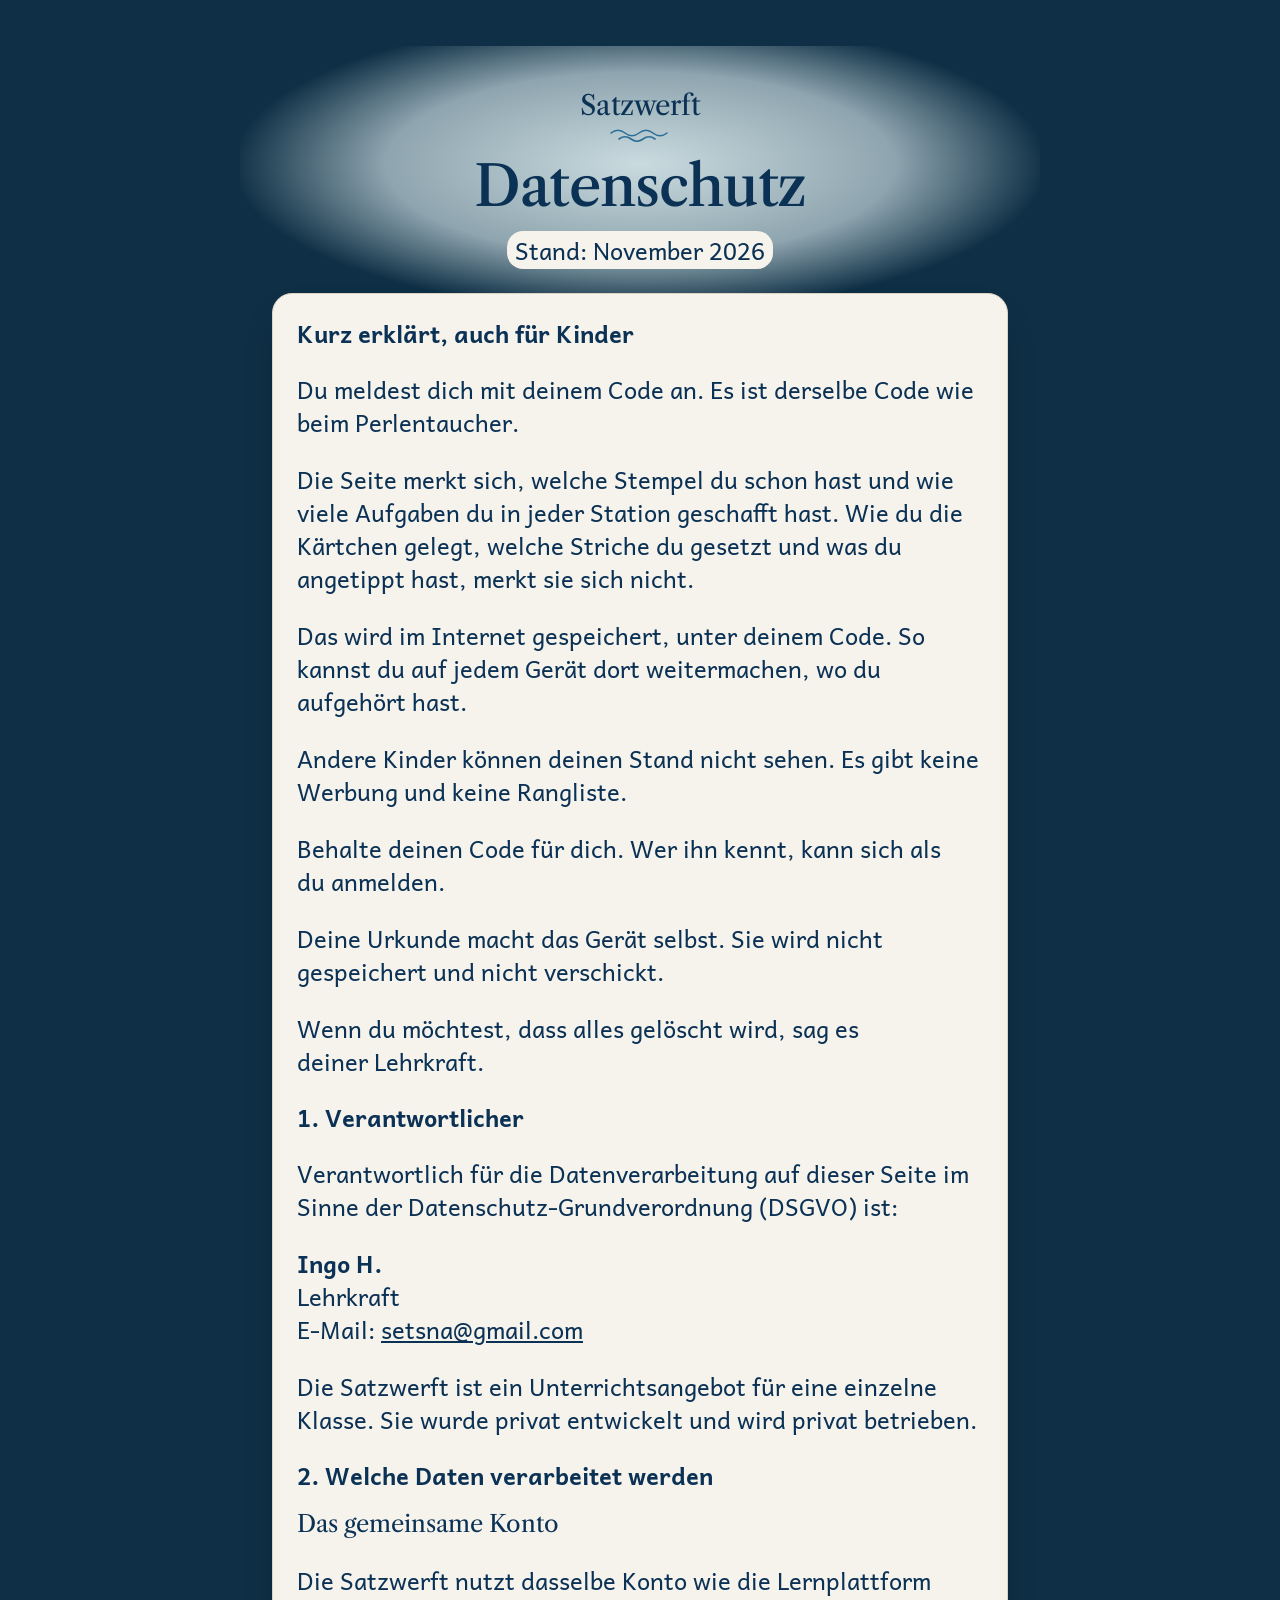
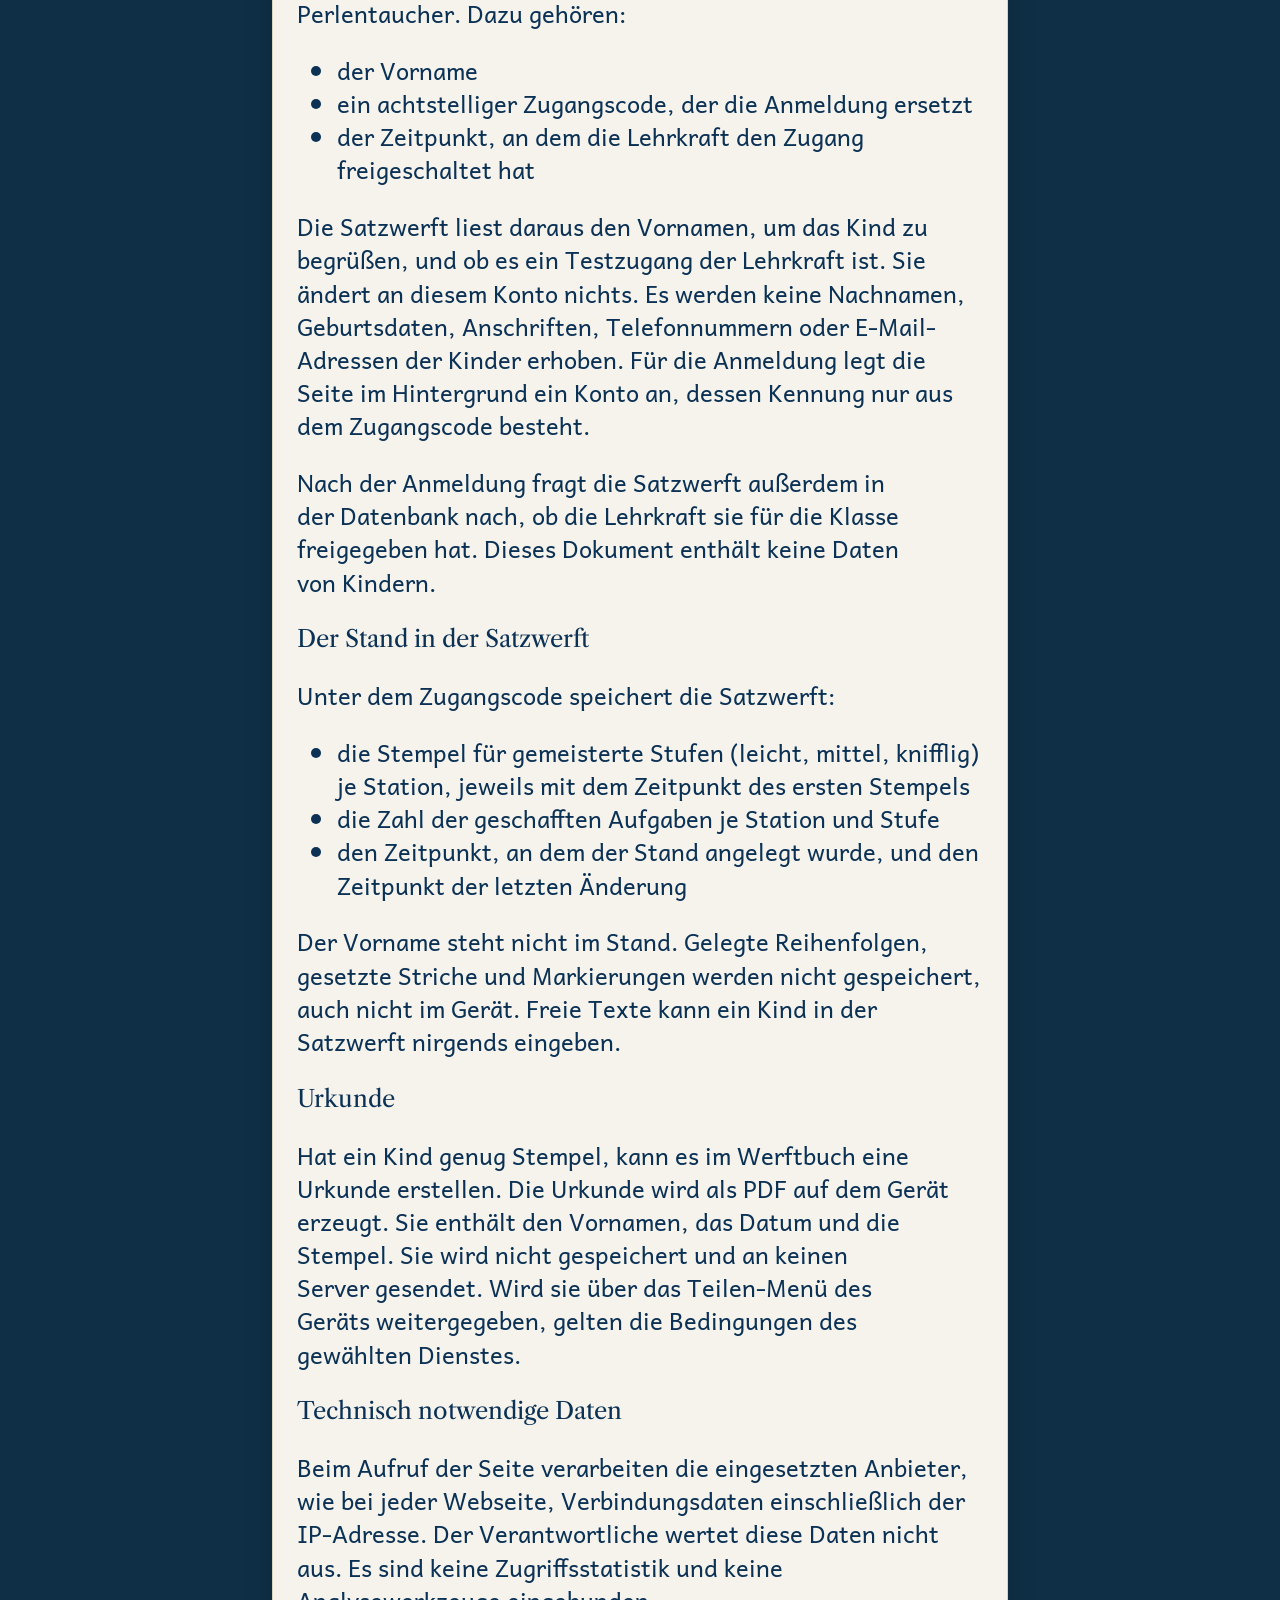
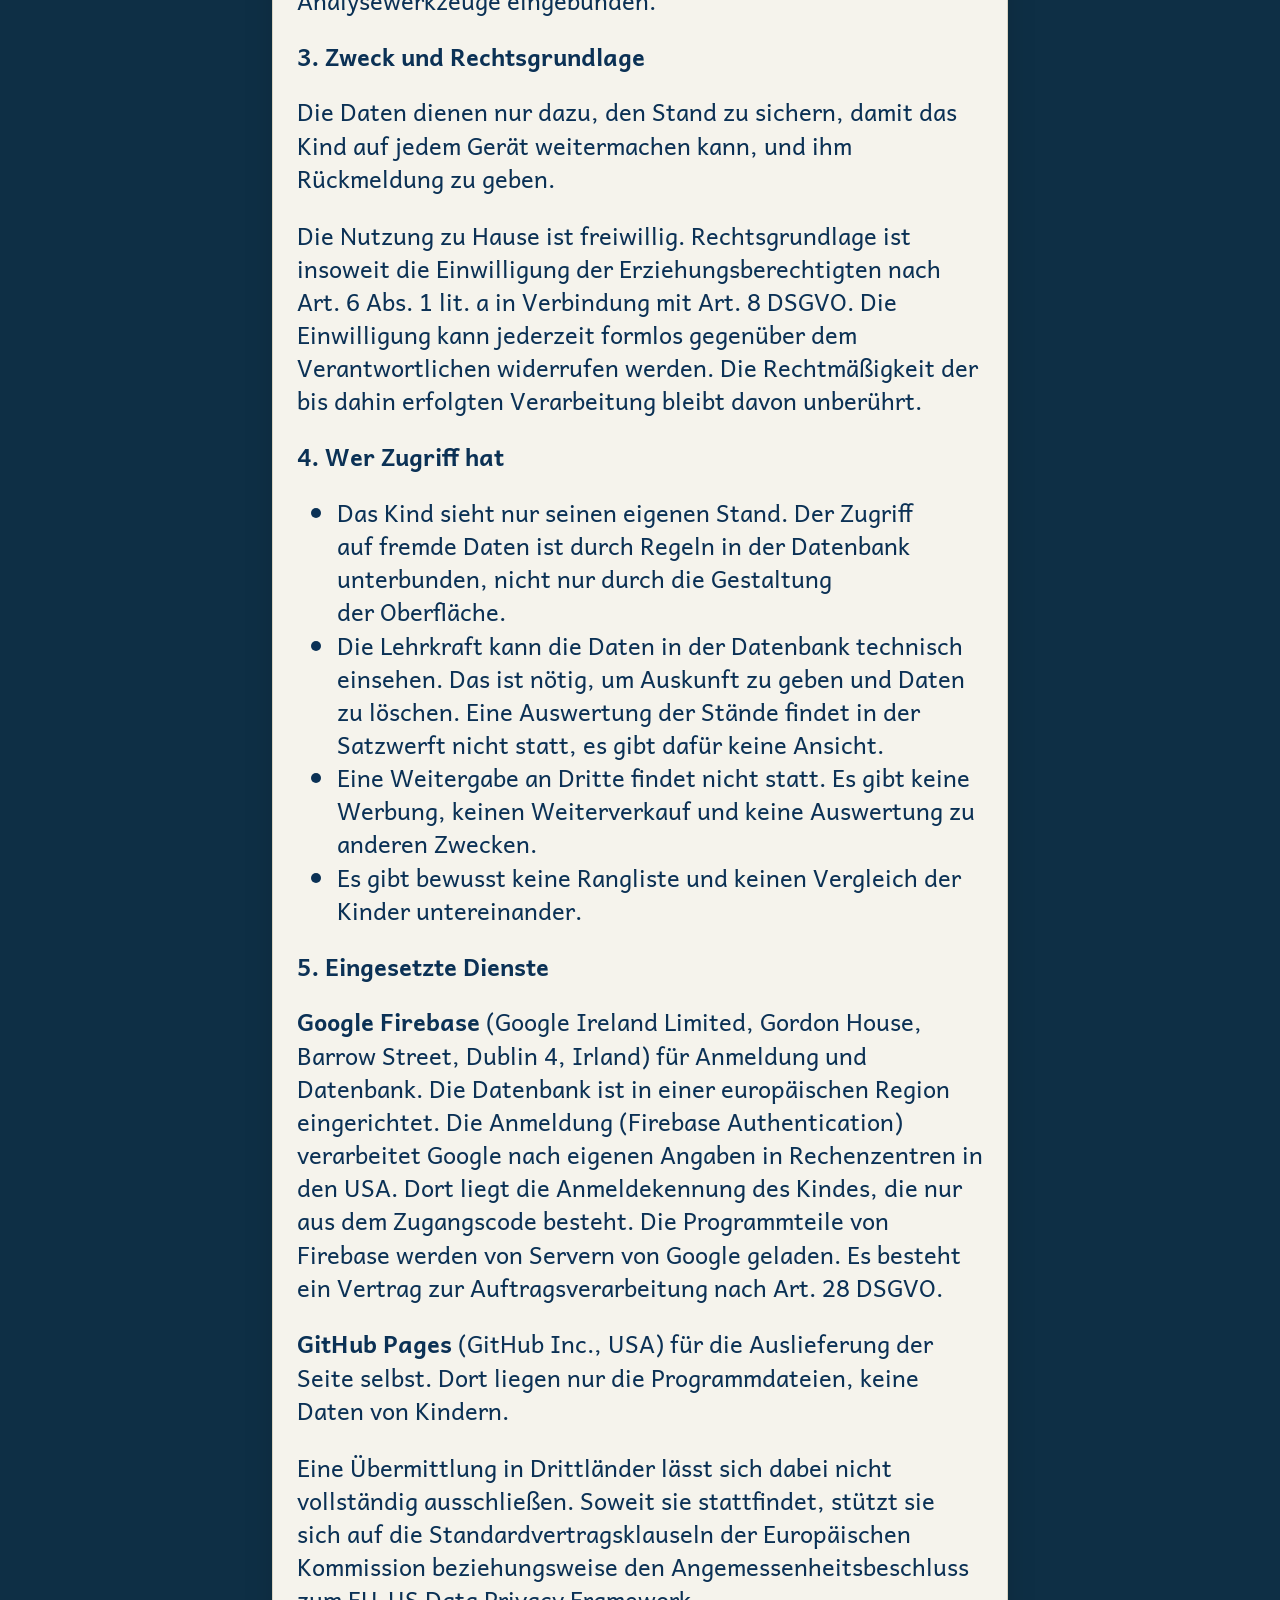
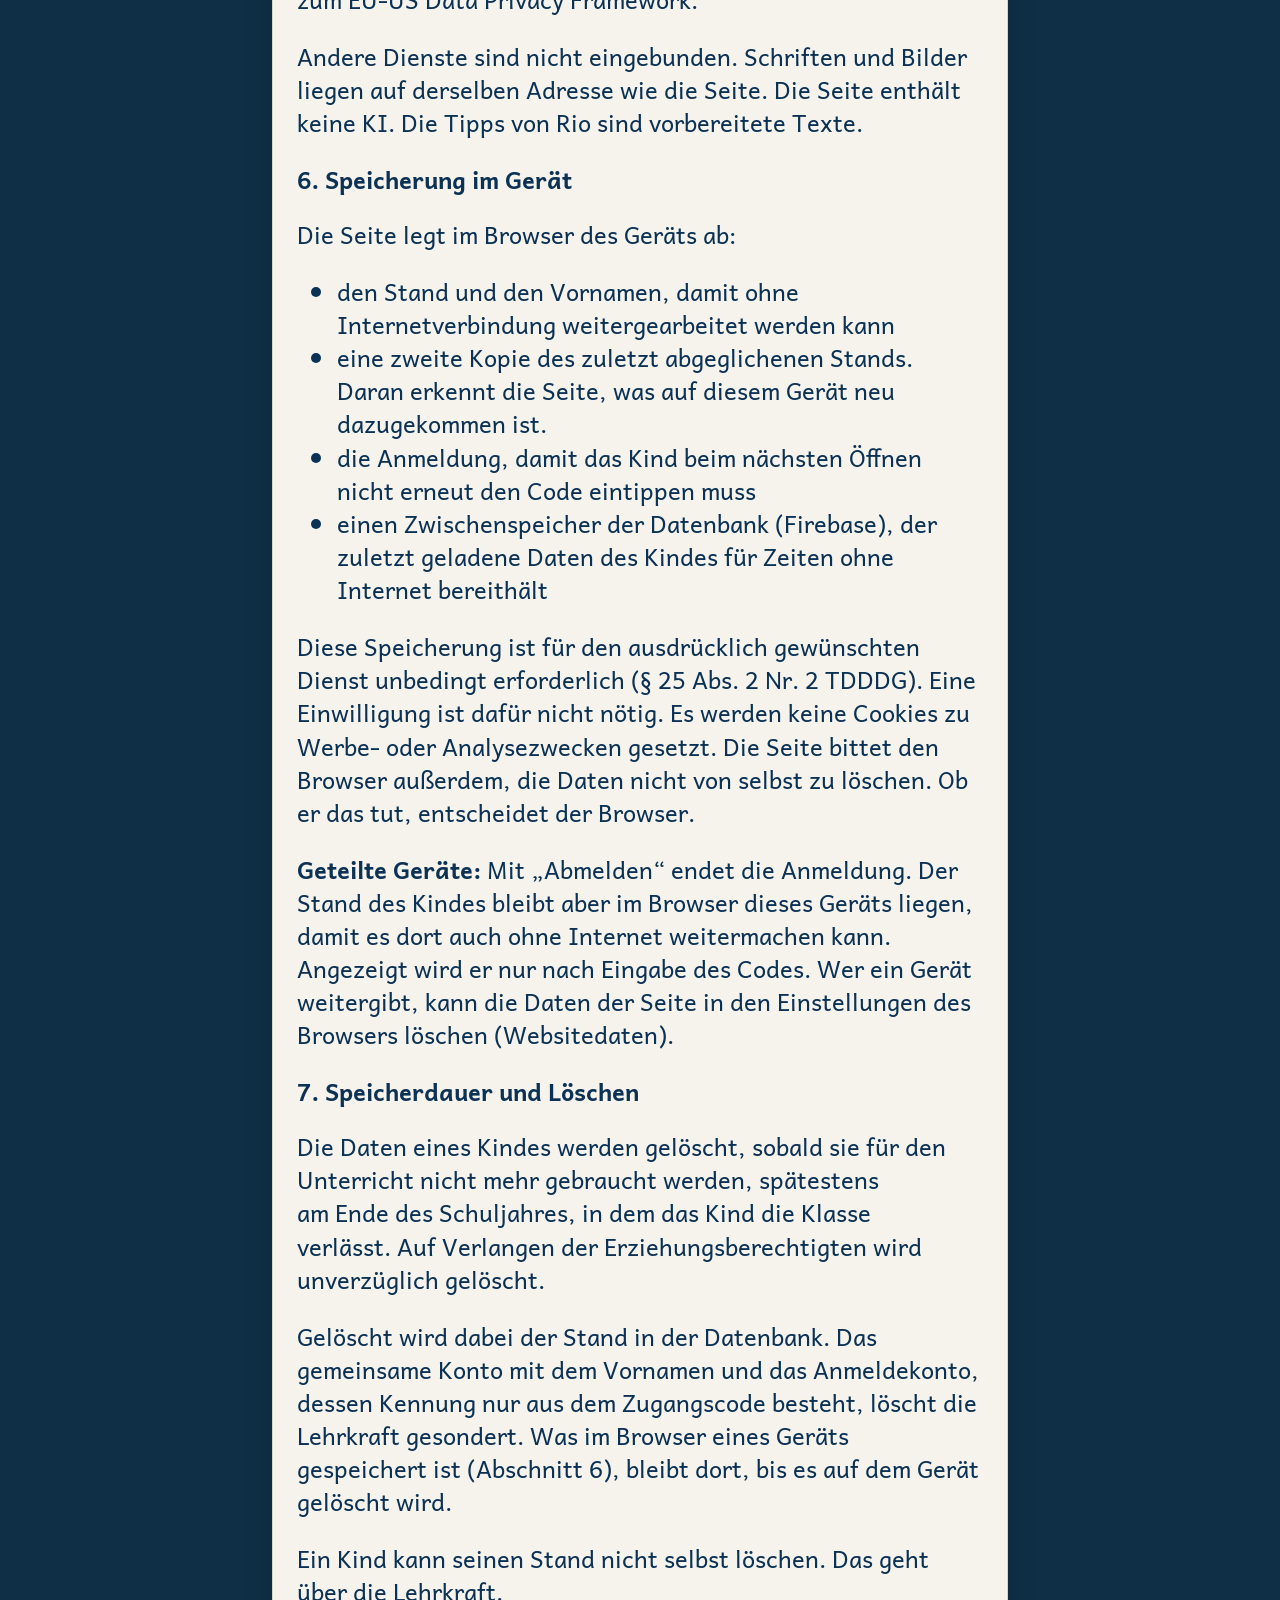
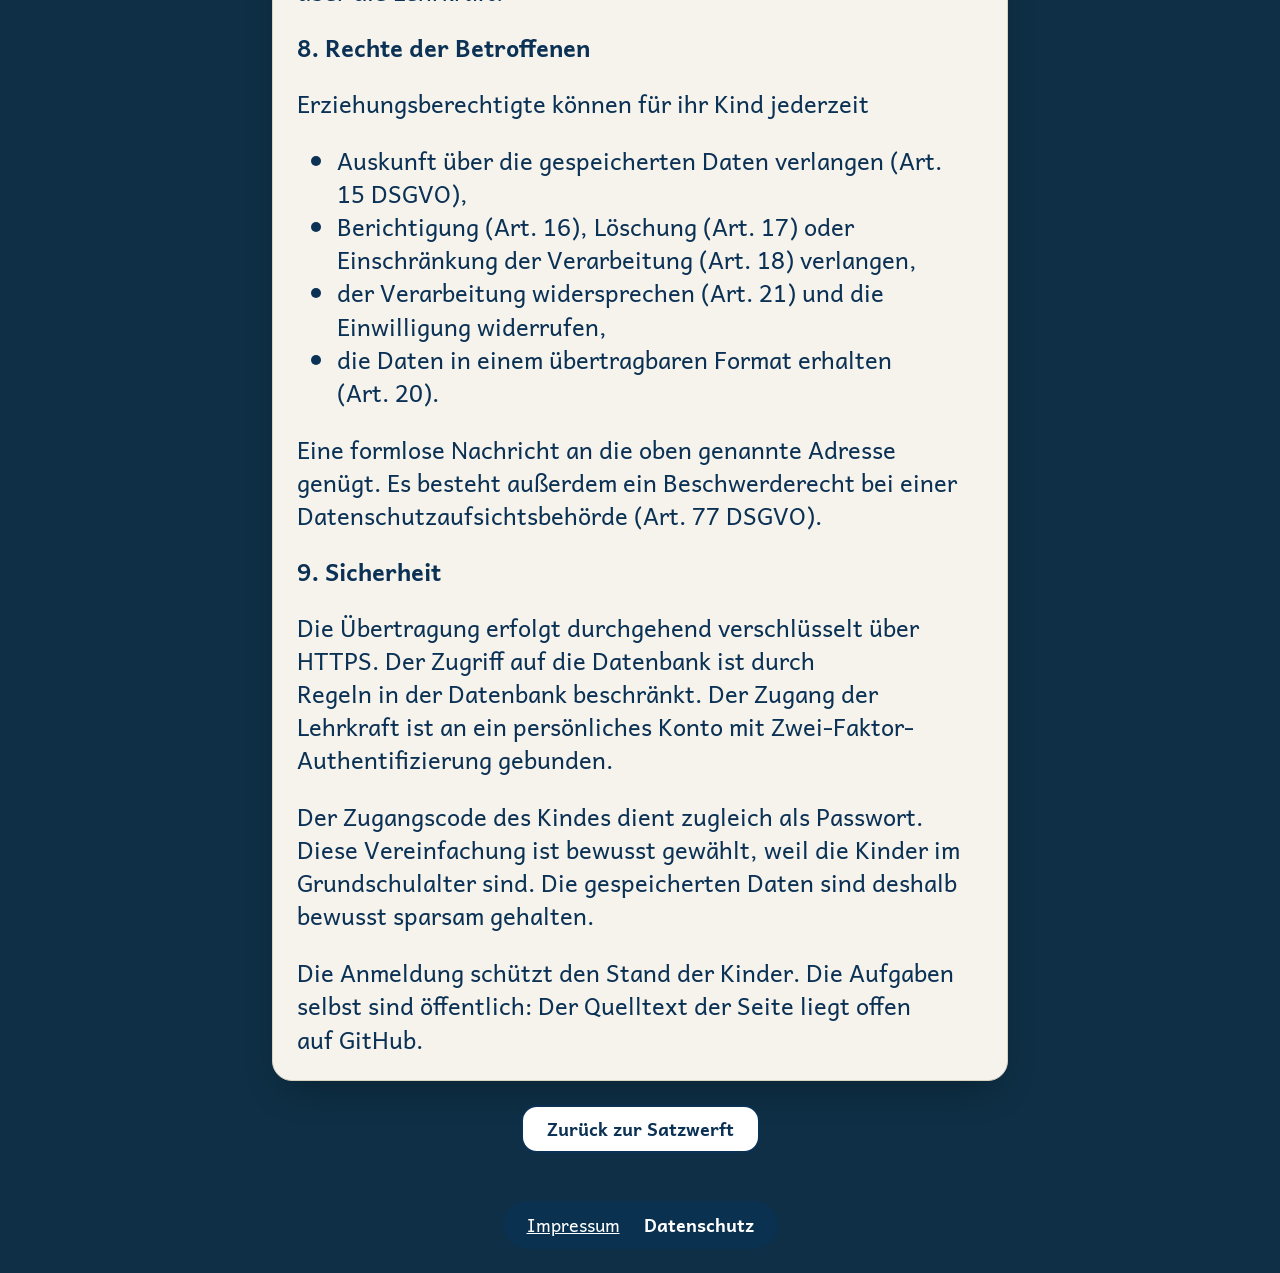
==== commit 538f0136: "Freigabe durch die Lehrkraft: „Bald offen“ statt Stationen, wenn gesperrt (v=4) Nach der Code-Eingab" ====
--- a/datenschutz.html
+++ b/datenschutz.html
@@ -9,8 +9,8 @@
   <link rel="icon" href="bilder/favicon-64.png?b=1">
   <meta name="theme-color" content="#0e2f45">
   <title>Datenschutz – Satzwerft</title>
-  <link rel="stylesheet" href="css/tokens.css?v=2">
-  <link rel="stylesheet" href="css/satzwerft.css?v=2">
+  <link rel="stylesheet" href="css/tokens.css?v=4">
+  <link rel="stylesheet" href="css/satzwerft.css?v=4">
 </head>
 <body class="text-seite">
   <main class="seite">
@@ -43,7 +43,8 @@
         <li>ein achtstelliger Zugangscode, der die Anmeldung ersetzt</li>
         <li>der Zeitpunkt, an dem die Lehrkraft den Zugang freigeschaltet hat</li>
       </ul>
-      <p>Die Satzwerft liest daraus nur den Vornamen, um das Kind zu begrüßen. Sie ändert an diesem Konto nichts. Es werden keine Nachnamen, Geburtsdaten, Anschriften, Telefonnummern oder E-Mail-Adressen der Kinder erhoben. Für die Anmeldung legt die Seite im Hintergrund ein Konto an, dessen Kennung nur aus dem Zugangscode besteht.</p>
+      <p>Die Satzwerft liest daraus den Vornamen, um das Kind zu begrüßen, und ob es ein Testzugang der Lehrkraft ist. Sie ändert an diesem Konto nichts. Es werden keine Nachnamen, Geburtsdaten, Anschriften, Telefonnummern oder E-Mail-Adressen der Kinder erhoben. Für die Anmeldung legt die Seite im Hintergrund ein Konto an, dessen Kennung nur aus dem Zugangscode besteht.</p>
+      <p>Nach der Anmeldung fragt die Satzwerft außerdem in der Datenbank nach, ob die Lehrkraft sie für die Klasse freigegeben hat. Dieses Dokument enthält keine Daten von Kindern.</p>
 
       <h3>Der Stand in der Satzwerft</h3>
       <p>Unter dem Zugangscode speichert die Satzwerft:</p>
--- a/css/satzwerft.css
+++ b/css/satzwerft.css
@@ -210,6 +210,10 @@
 .station__bild { width: calc(120 * var(--s)); min-width: 4.5rem; height: auto; margin: auto 0 calc(10 * var(--s)); padding-top: calc(18 * var(--s)); }
 .station__bald { margin-top: var(--a-s) !important; font-size: var(--gr-label); opacity: 0.92; display: inline-flex; align-items: center; gap: 0.4em; }
 .schloss { width: 1em; height: 1em; fill: none; stroke: currentColor; stroke-width: 1.6; stroke-linecap: round; stroke-linejoin: round; }
+
+/* ---------- Plattform gesperrt („Bald offen“, Lehrerbereich des Perlentauchers, 21.11.2026) ---------- */
+.zu h2 { display: flex; align-items: center; gap: 0.45em; }
+.zu h2 .schloss { flex: none; width: 0.9em; height: 0.9em; }
 
 /* Stationsbilder (Code-Grafik, nur Zierde): Inhaltsfarben gedämpft, mit Muster */
 .sym { fill: none; stroke: rgba(255, 255, 255, 0.92); stroke-width: 2.4; stroke-linecap: round; stroke-linejoin: round; }
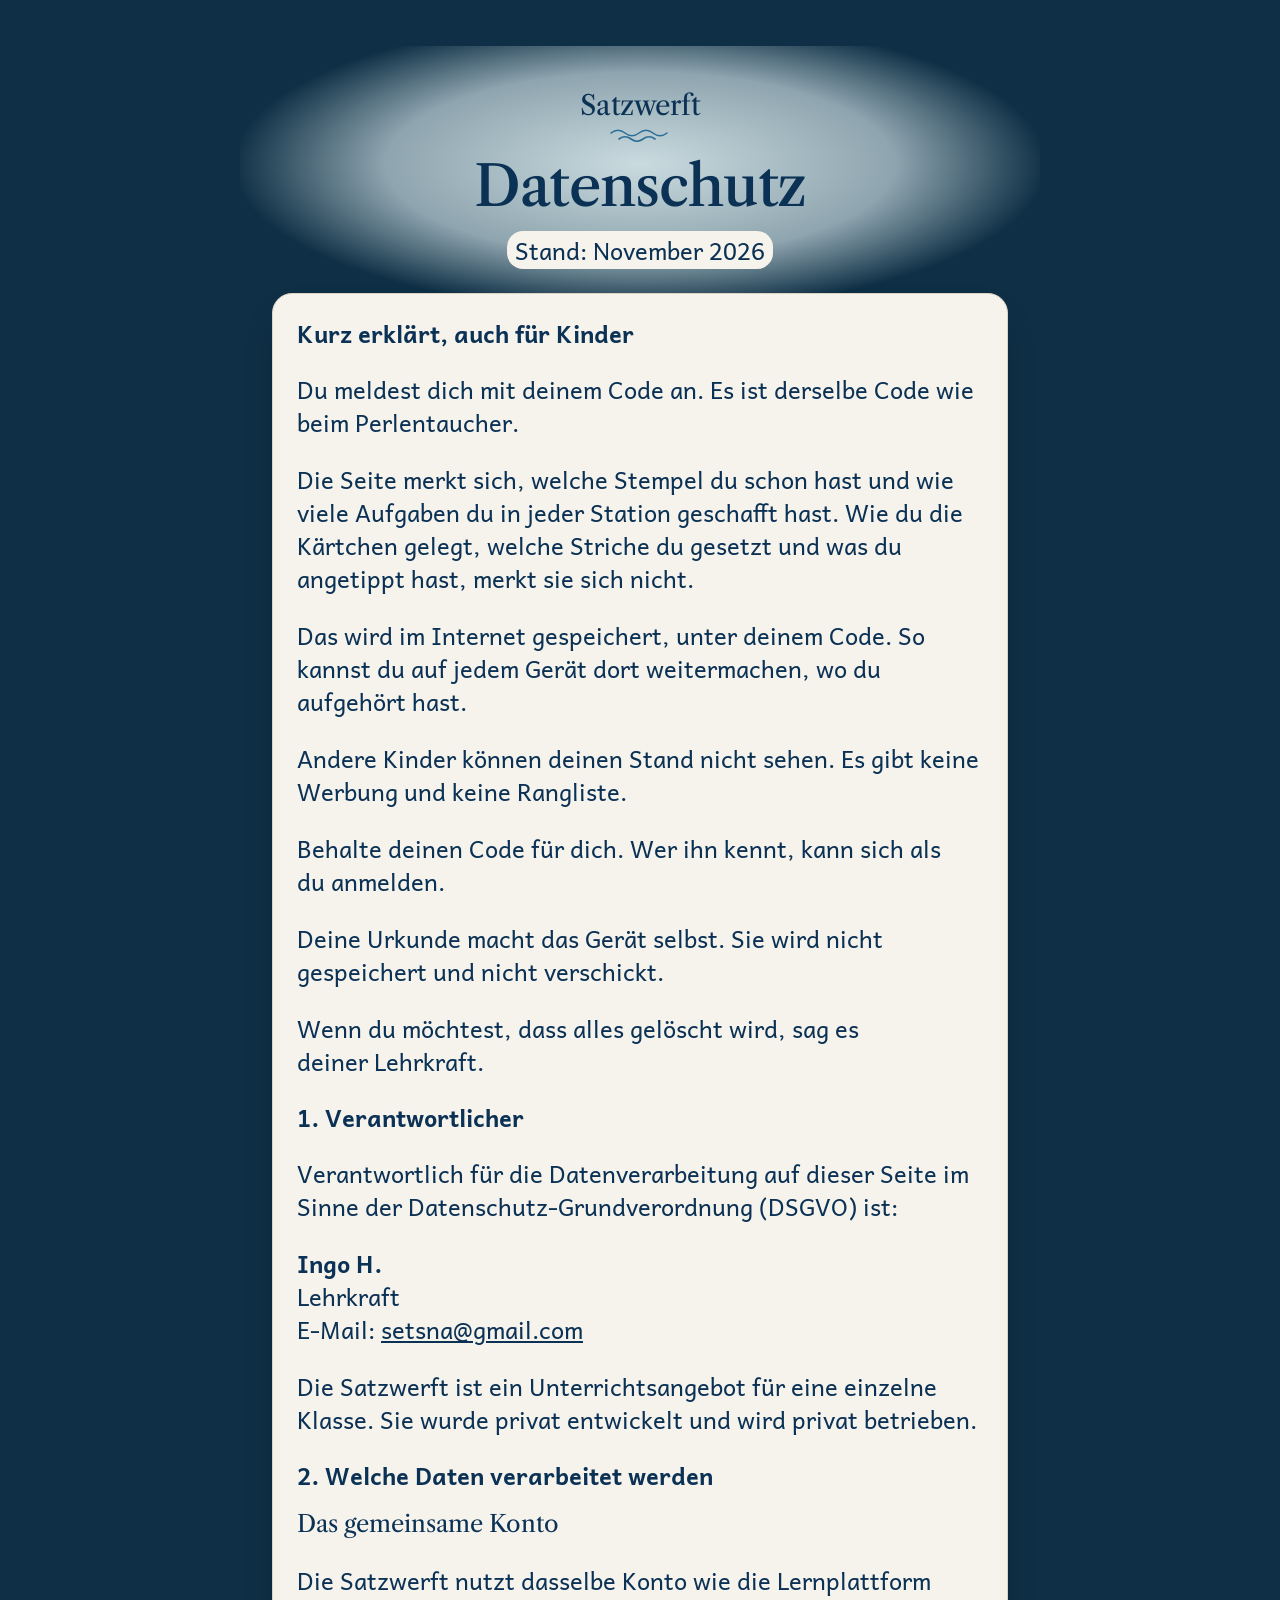
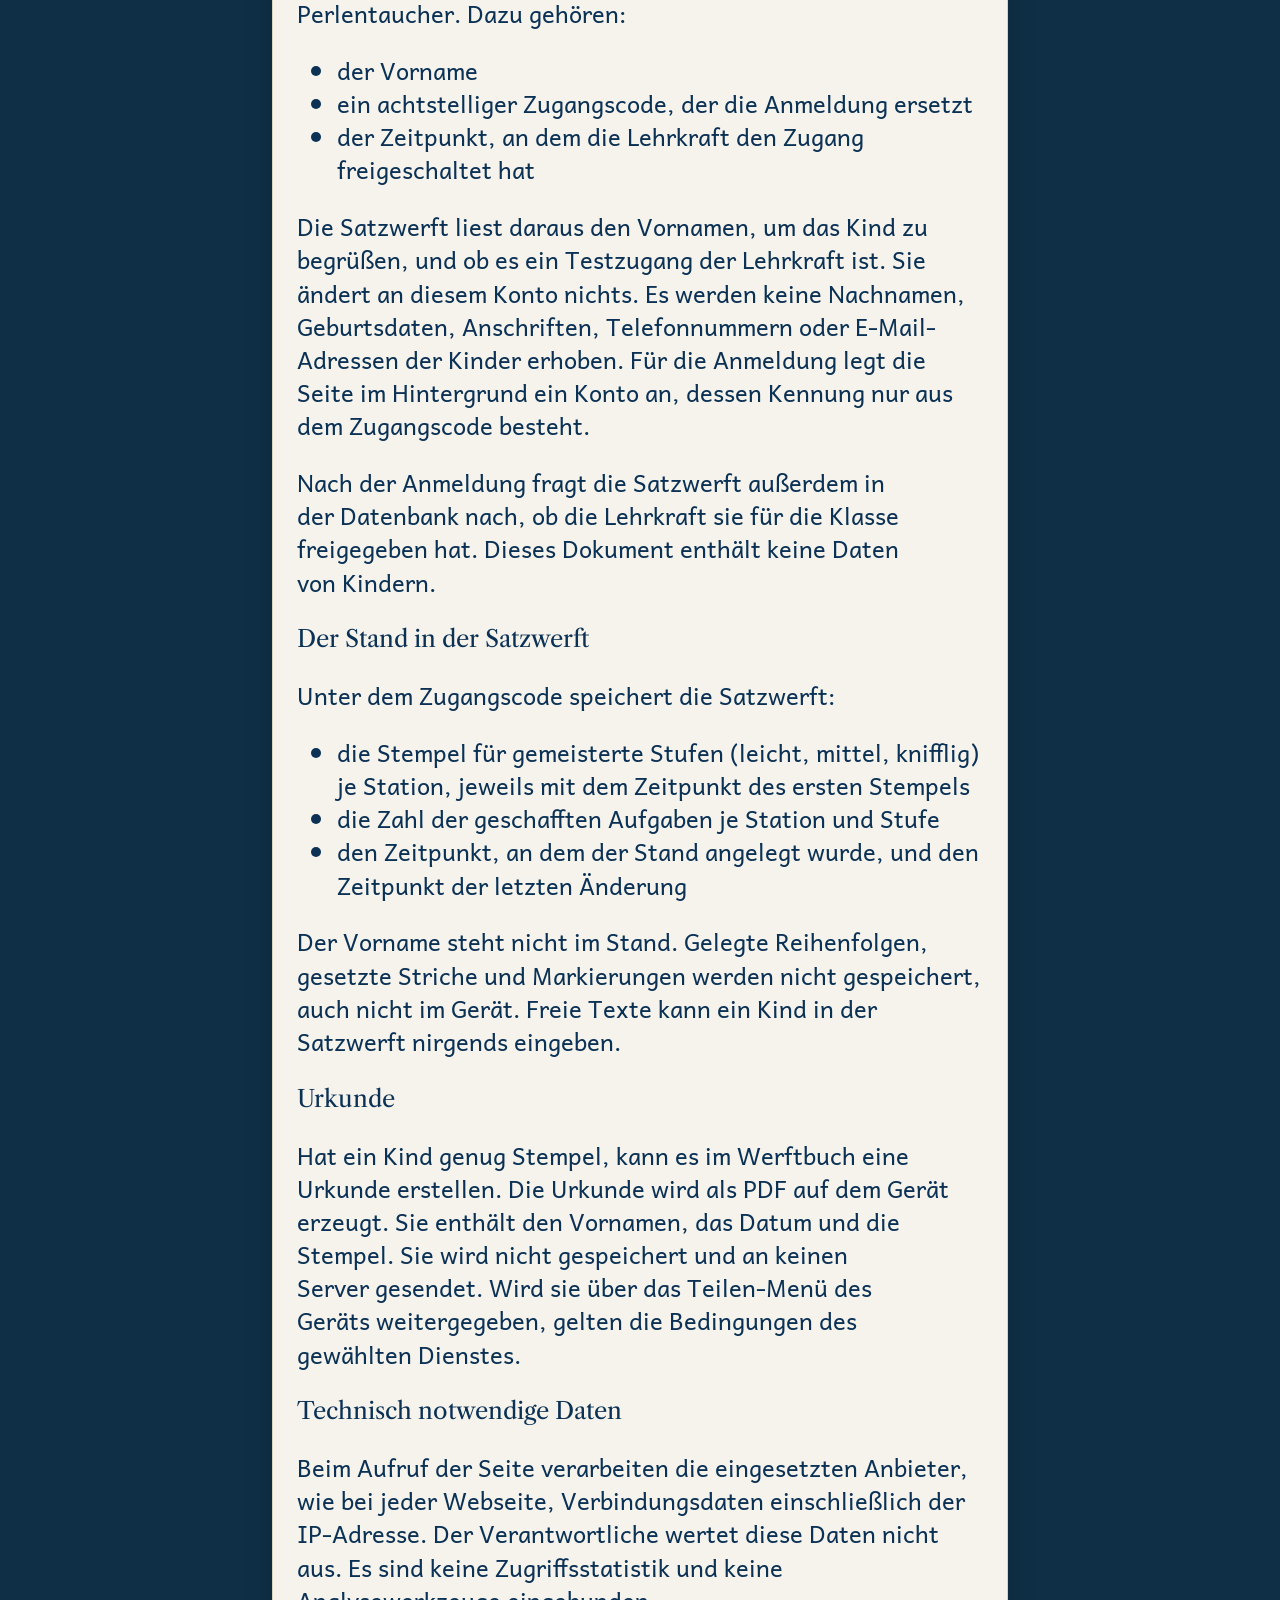
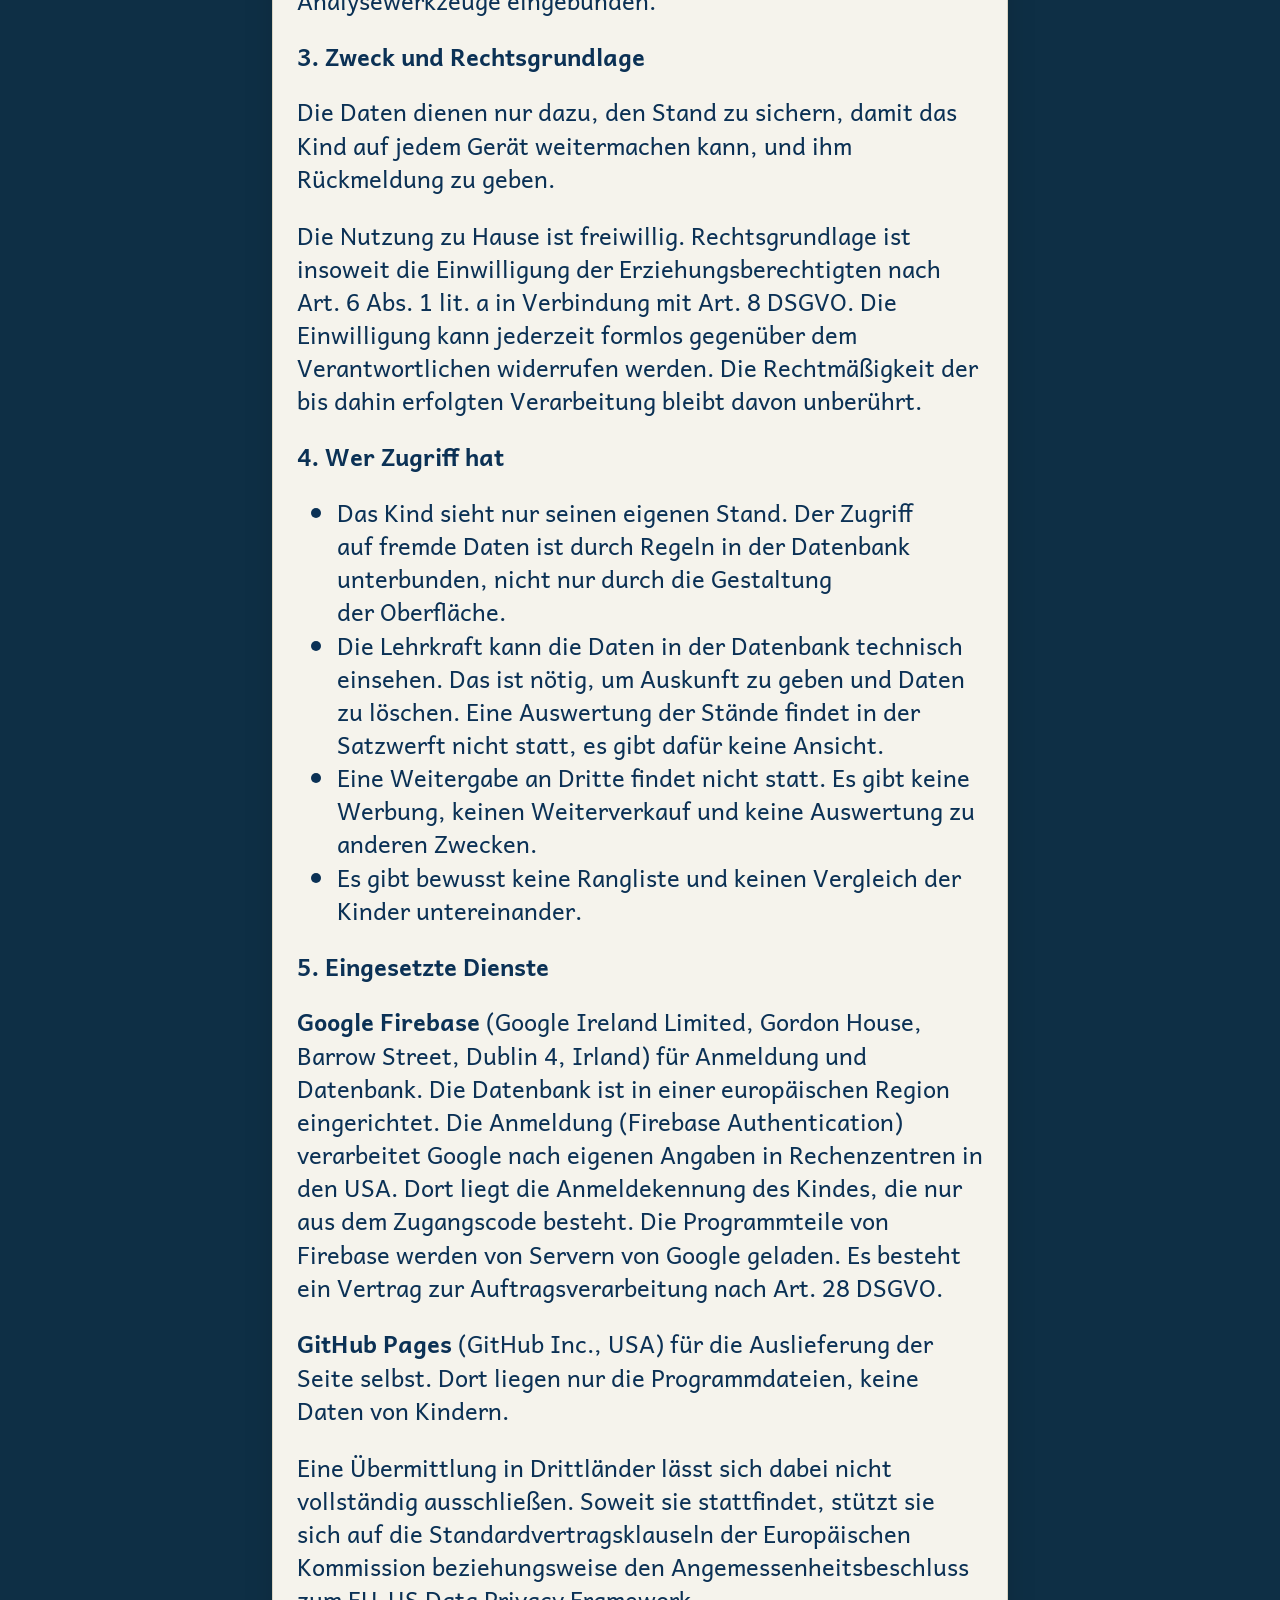
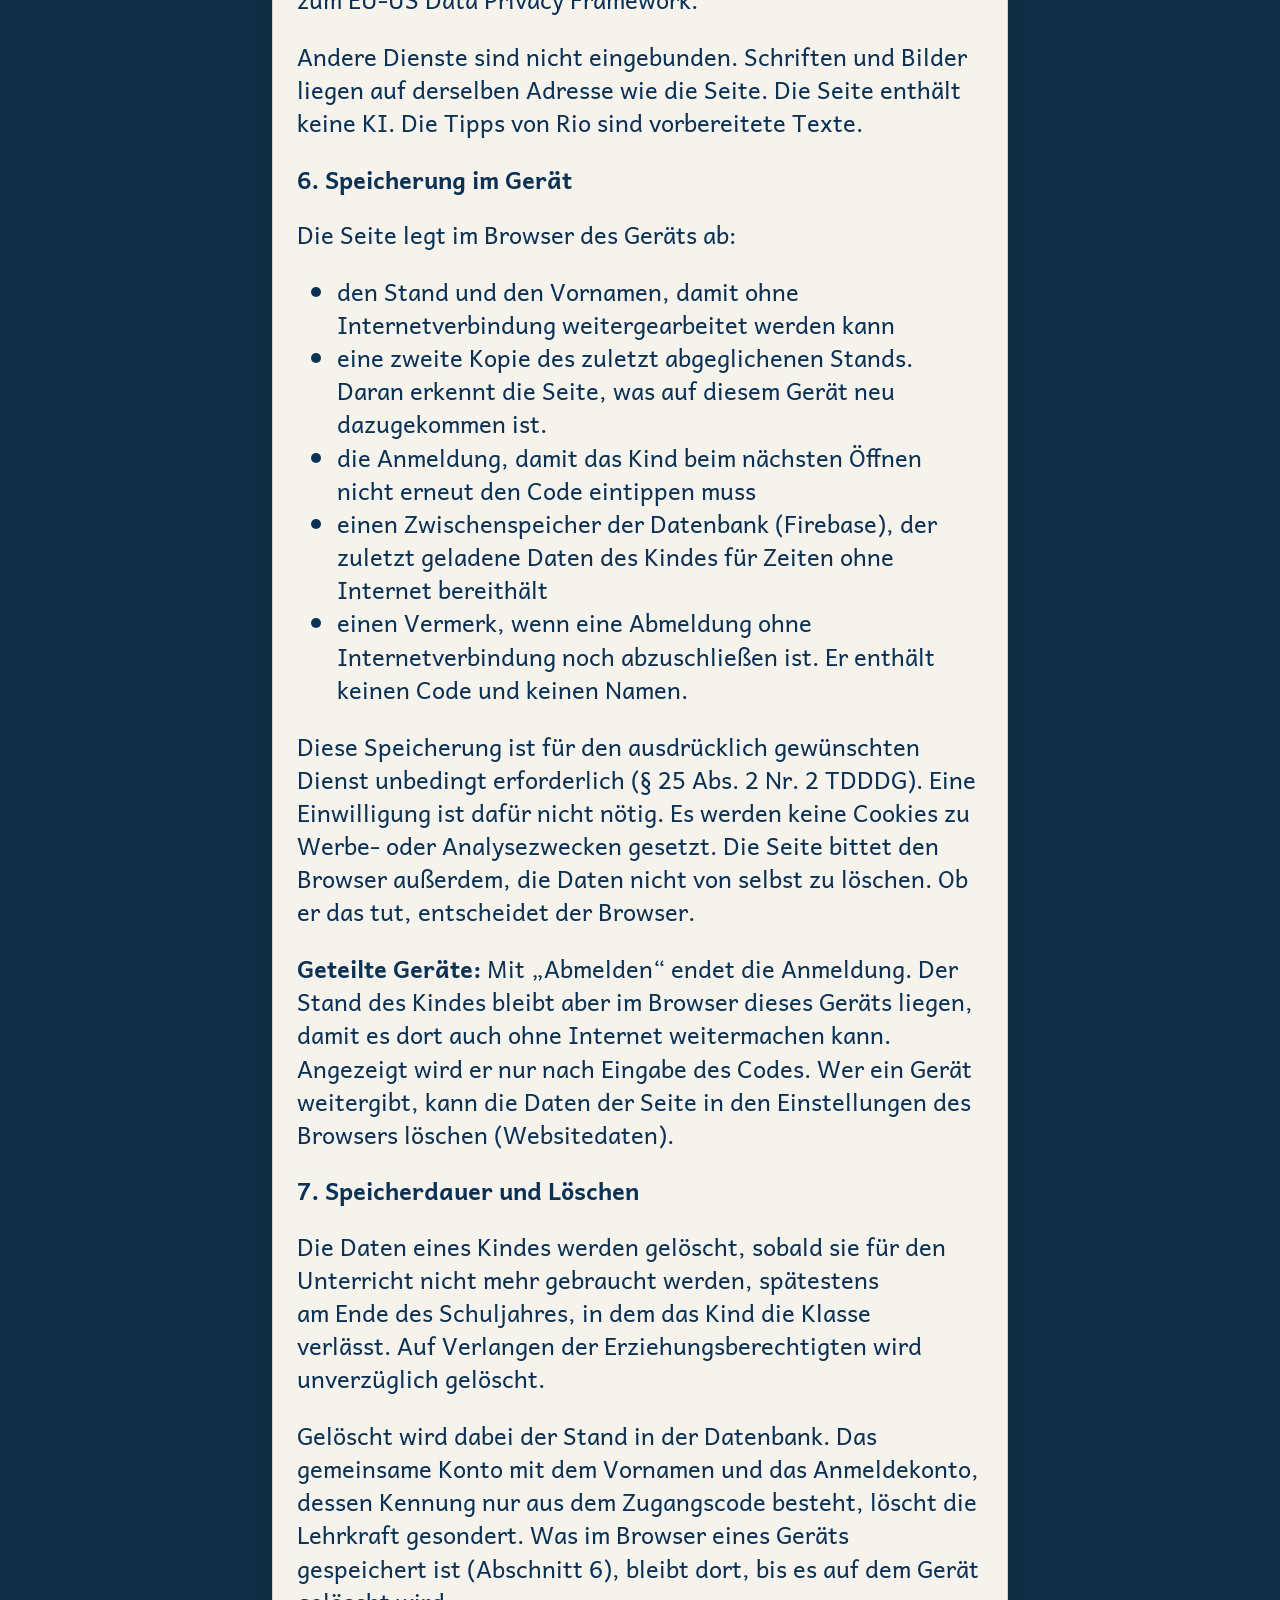
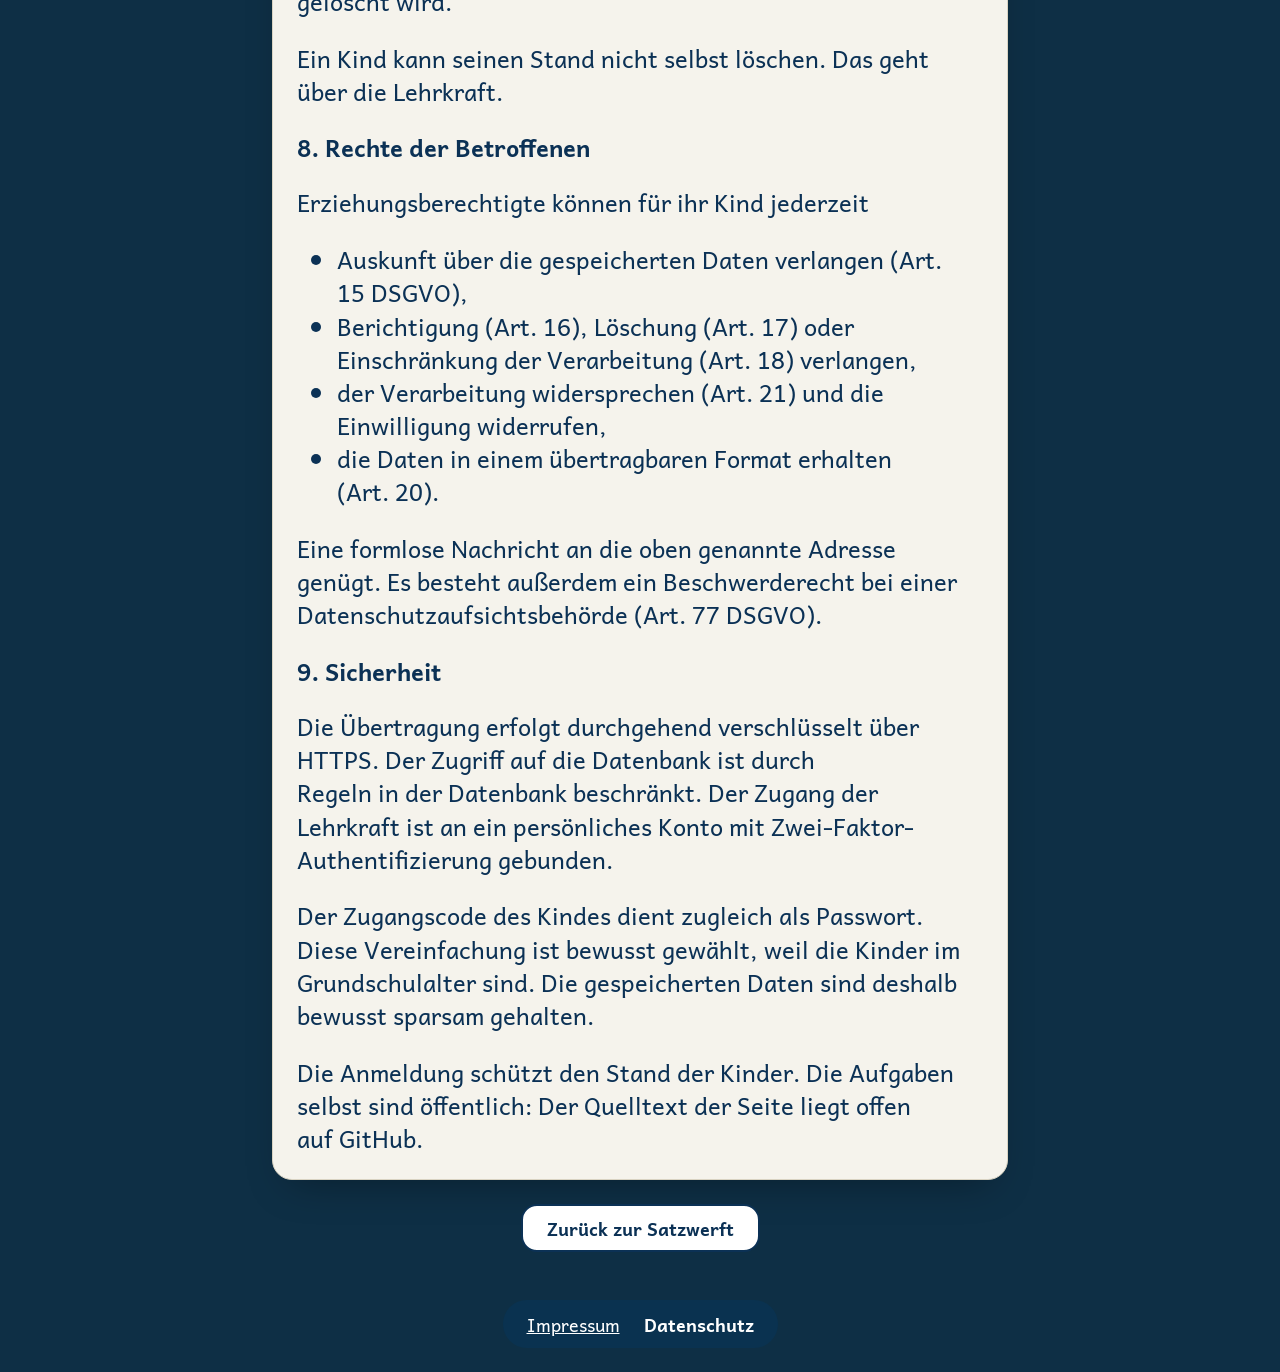
==== commit e96e2906: "Abmelden gilt auch, wenn Firebase nicht geladen wurde: Vermerk auf dem Gerät (v=6) Kam Firebase in e" ====
--- a/datenschutz.html
+++ b/datenschutz.html
@@ -9,8 +9,8 @@
   <link rel="icon" href="bilder/favicon-64.png?b=1">
   <meta name="theme-color" content="#0e2f45">
   <title>Datenschutz – Satzwerft</title>
-  <link rel="stylesheet" href="css/tokens.css?v=4">
-  <link rel="stylesheet" href="css/satzwerft.css?v=4">
+  <link rel="stylesheet" href="css/tokens.css?v=6">
+  <link rel="stylesheet" href="css/satzwerft.css?v=6">
 </head>
 <body class="text-seite">
   <main class="seite">
@@ -86,6 +86,7 @@
         <li>eine zweite Kopie des zuletzt abgeglichenen Stands. Daran erkennt die Seite, was auf diesem Gerät neu dazugekommen ist.</li>
         <li>die Anmeldung, damit das Kind beim nächsten Öffnen nicht erneut den Code eintippen muss</li>
         <li>einen Zwischenspeicher der Datenbank (Firebase), der zuletzt geladene Daten des Kindes für Zeiten ohne Internet bereithält</li>
+        <li>einen Vermerk, wenn eine Abmeldung ohne Internetverbindung noch abzuschließen ist. Er enthält keinen Code und keinen Namen.</li>
       </ul>
       <p>Diese Speicherung ist für den ausdrücklich gewünschten Dienst unbedingt erforderlich (§ 25 Abs. 2 Nr. 2 TDDDG). Eine Einwilligung ist dafür nicht nötig. Es werden keine Cookies zu Werbe- oder Analysezwecken gesetzt. Die Seite bittet den Browser außerdem, die Daten nicht von selbst zu löschen. Ob er das tut, entscheidet der Browser.</p>
       <p><b>Geteilte Geräte:</b> Mit „Abmelden“ endet die Anmeldung. Der Stand des Kindes bleibt aber im Browser dieses Geräts liegen, damit es dort auch ohne Internet weitermachen kann. Angezeigt wird er nur nach Eingabe des Codes. Wer ein Gerät weitergibt, kann die Daten der Seite in den Einstellungen des Browsers löschen (Websitedaten).</p>
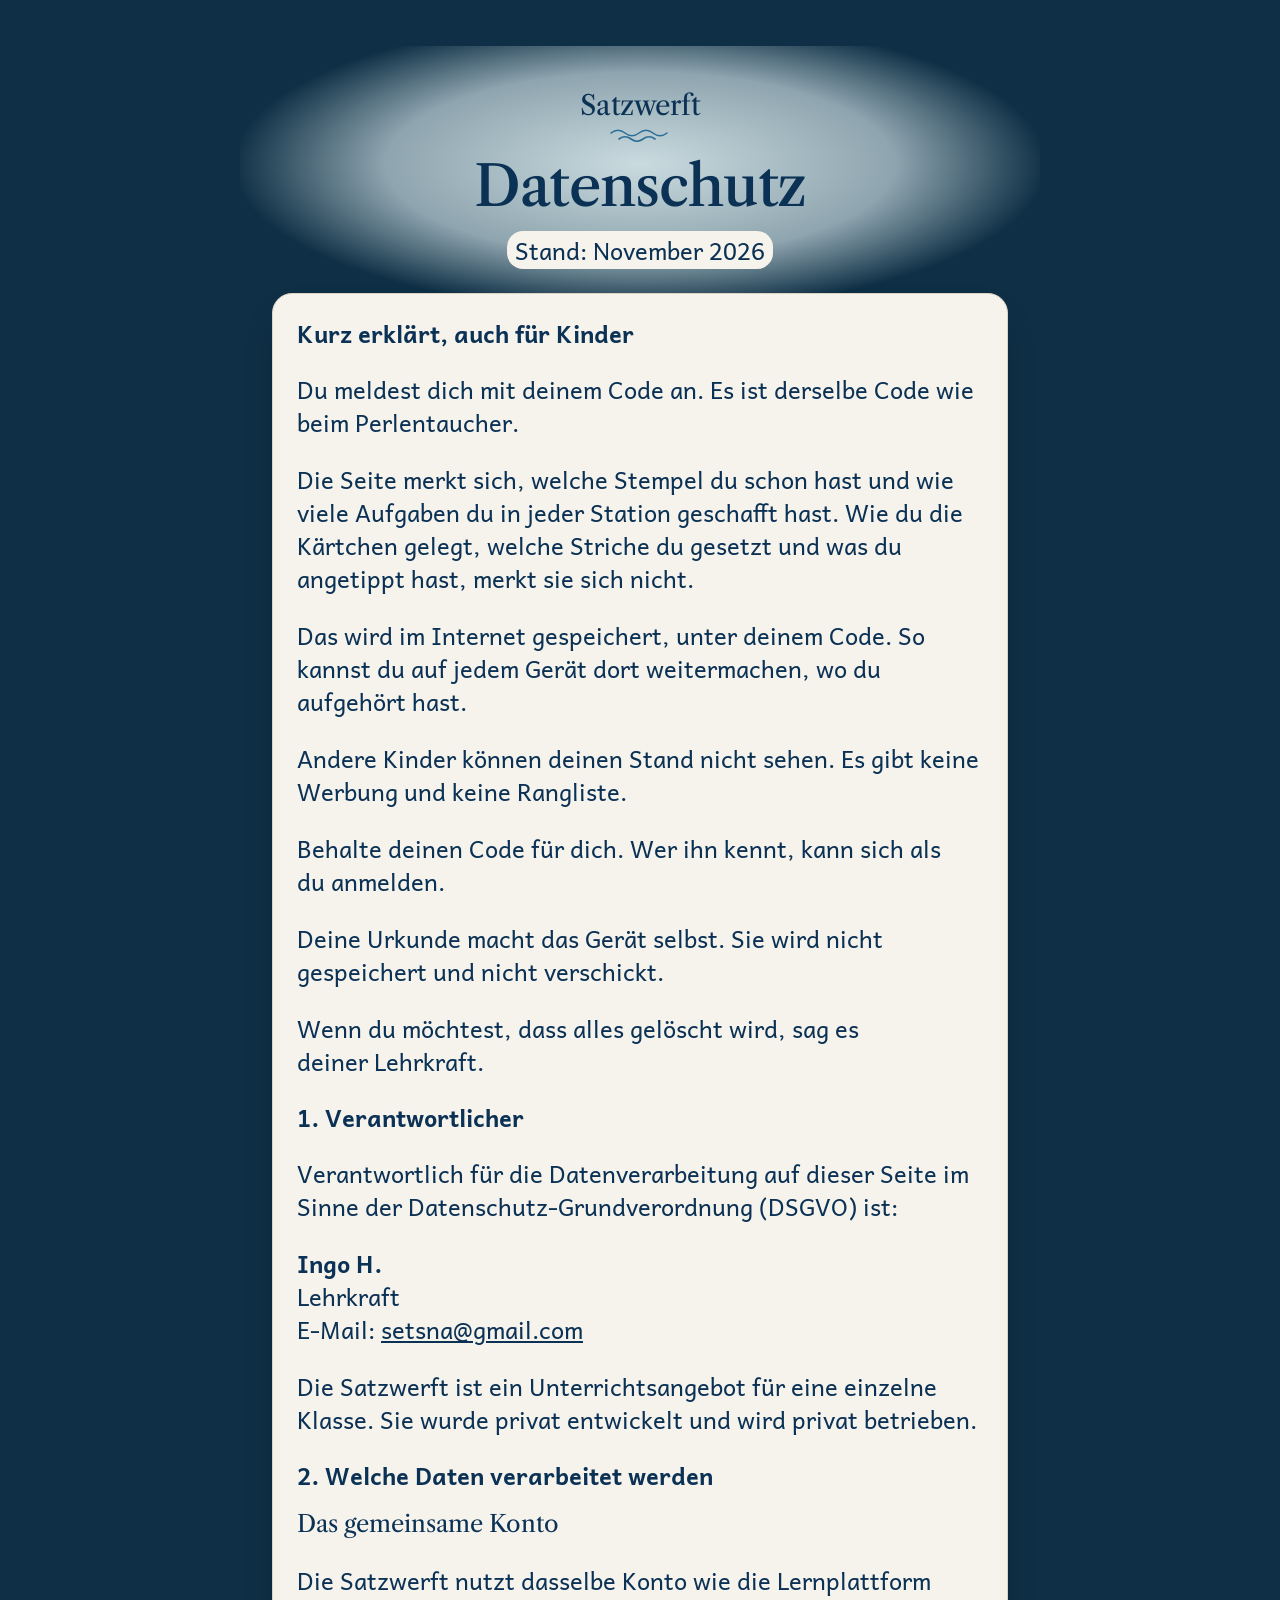
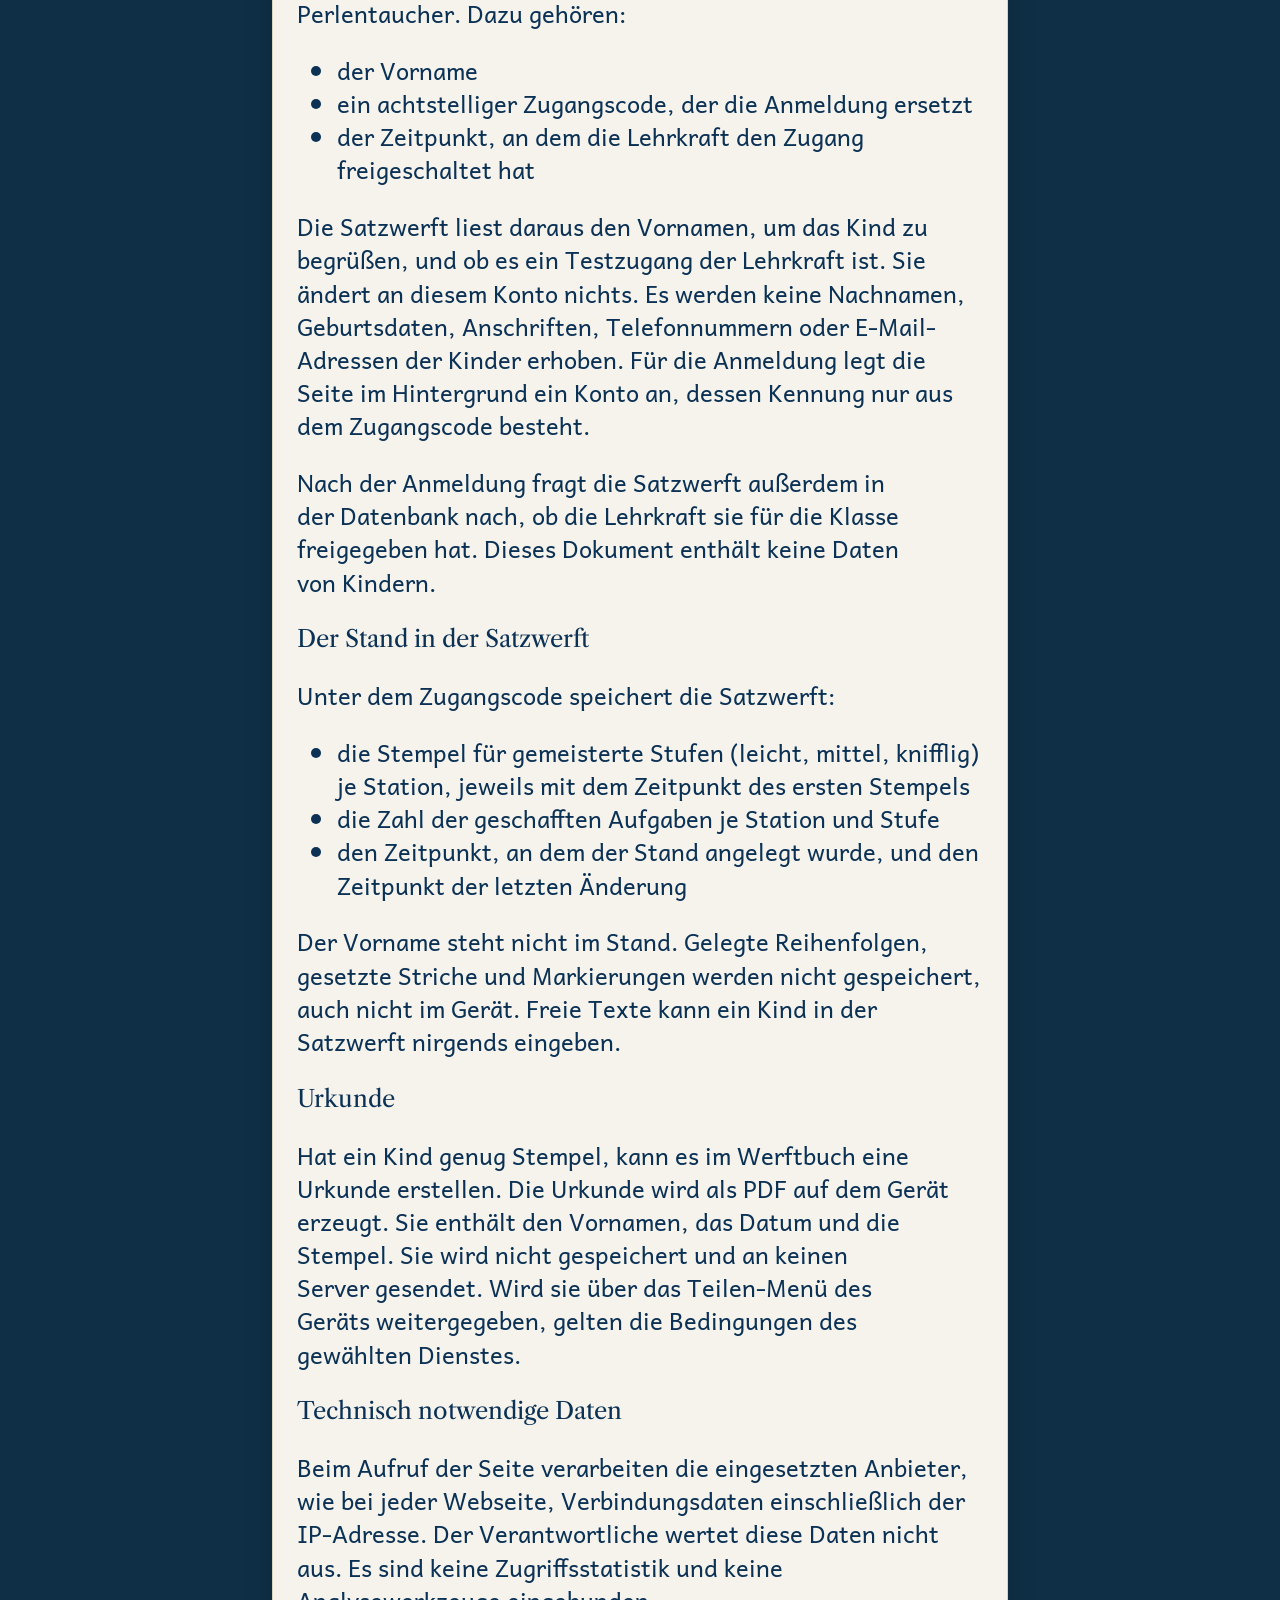
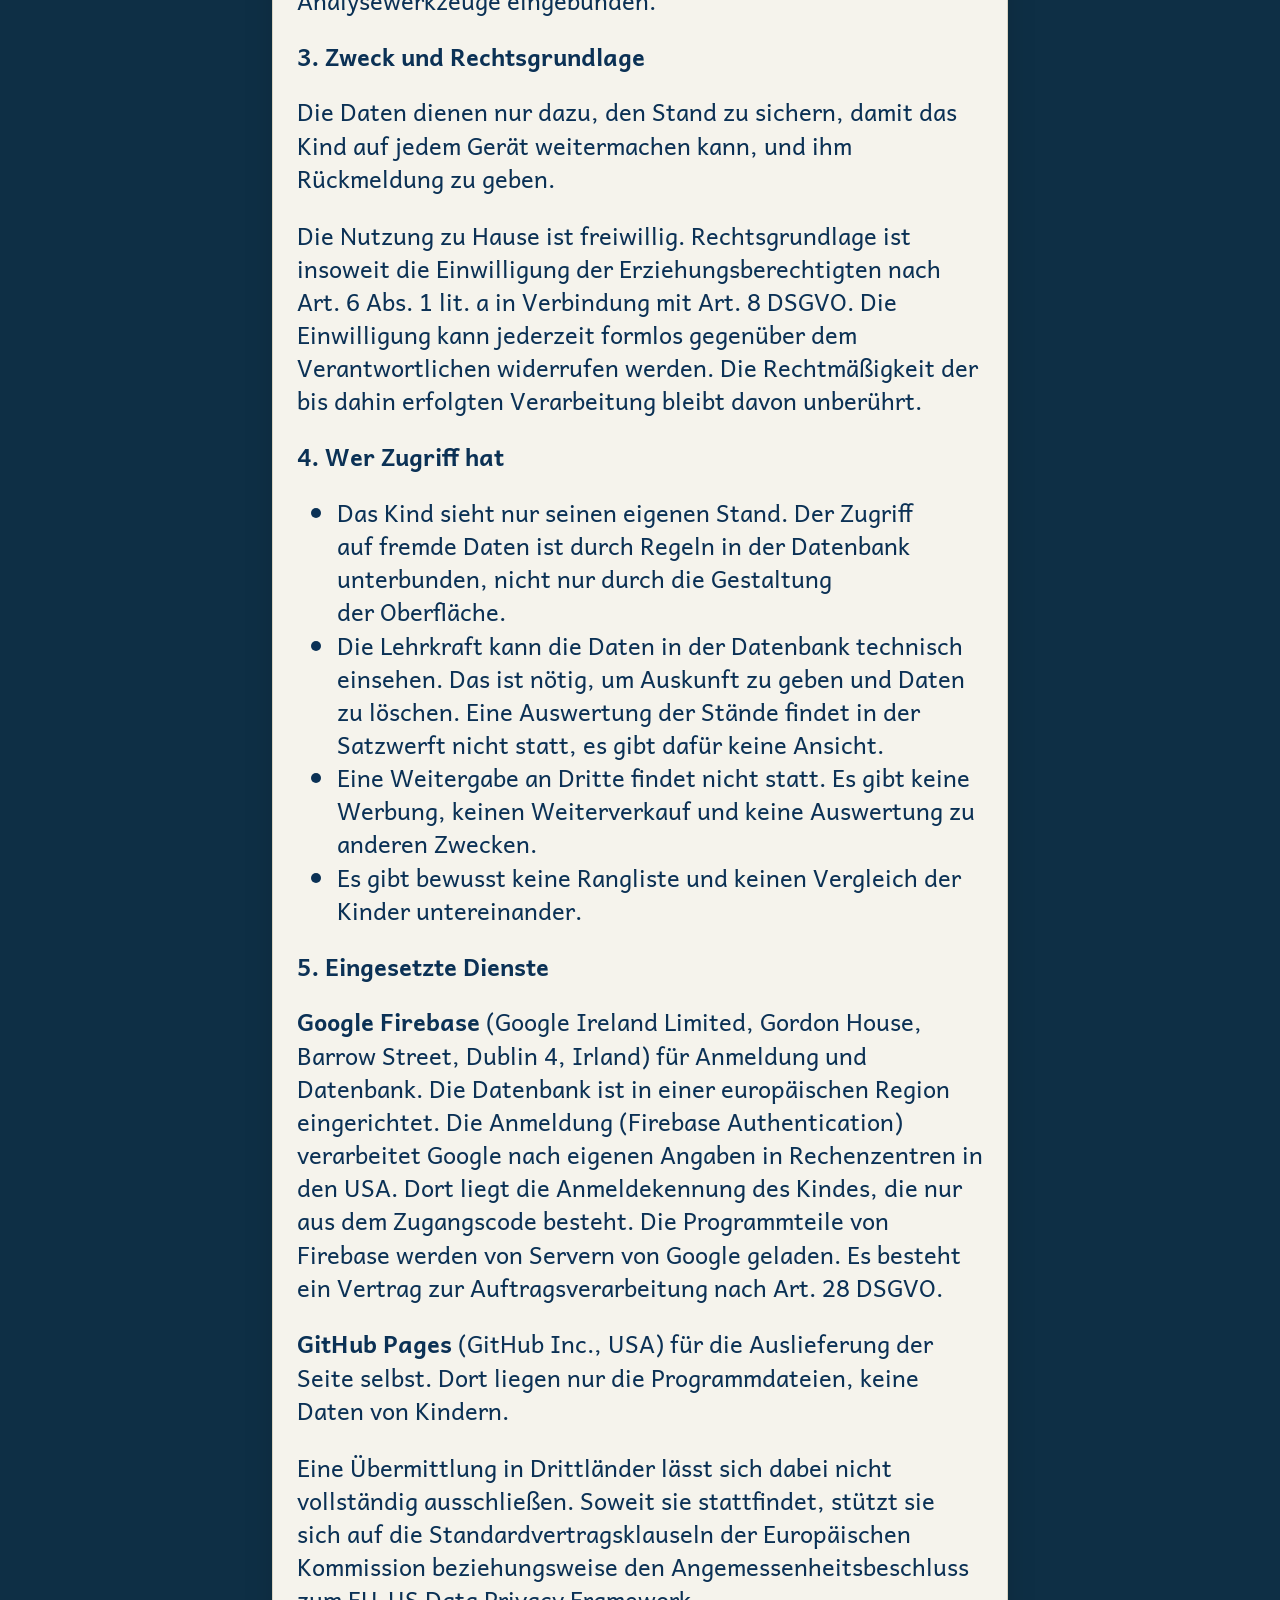
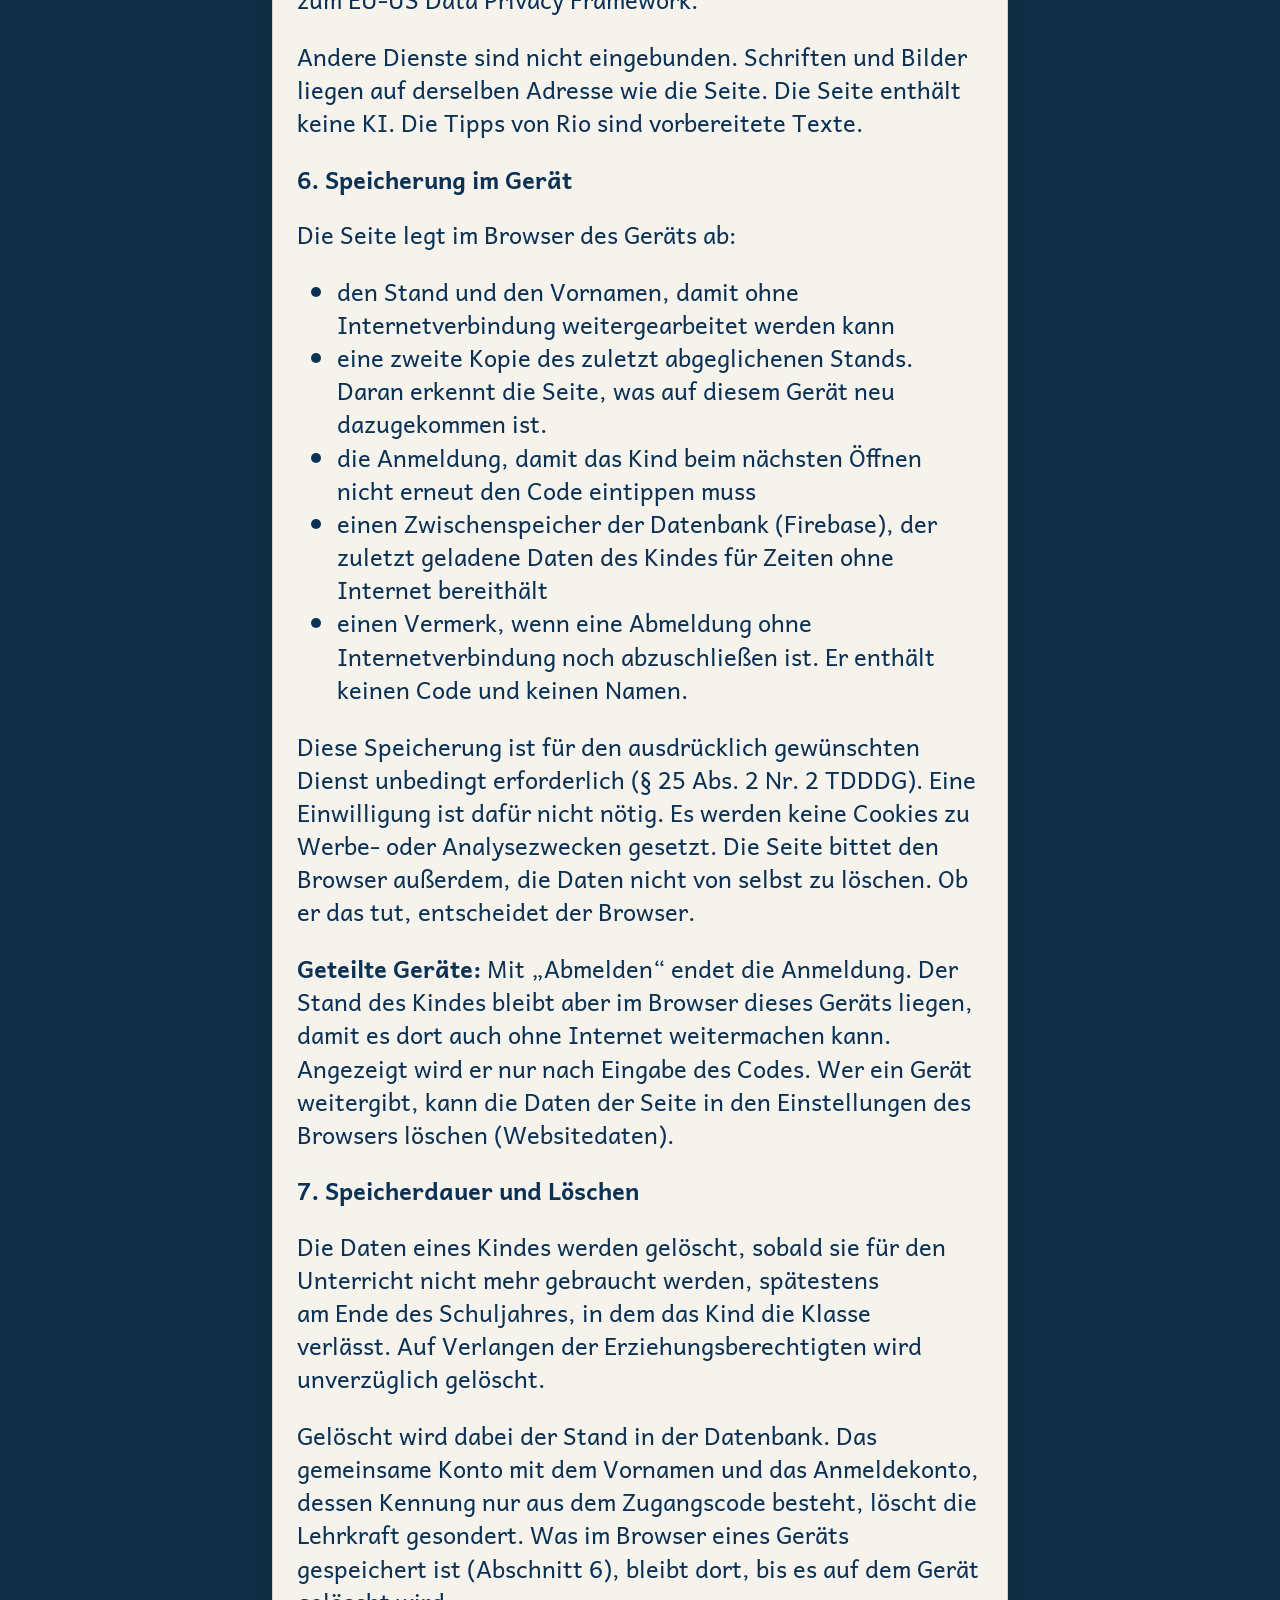
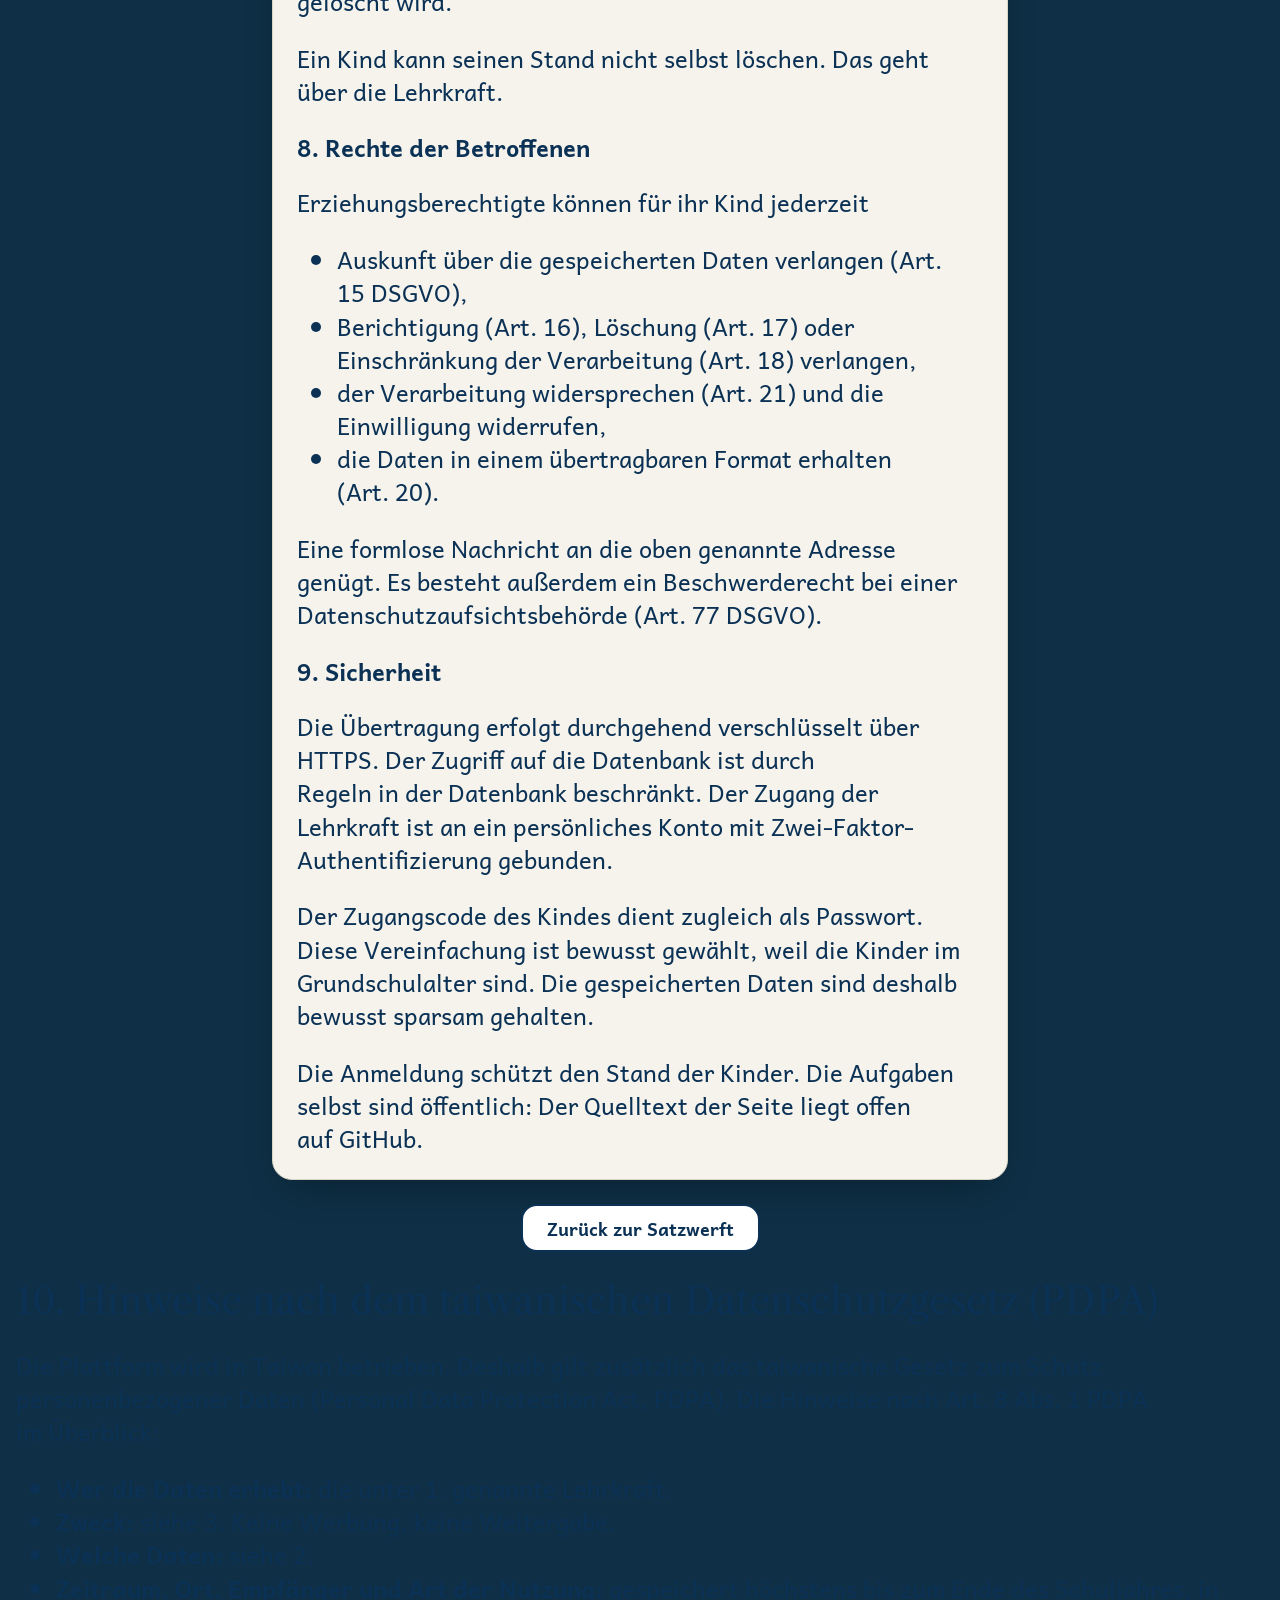
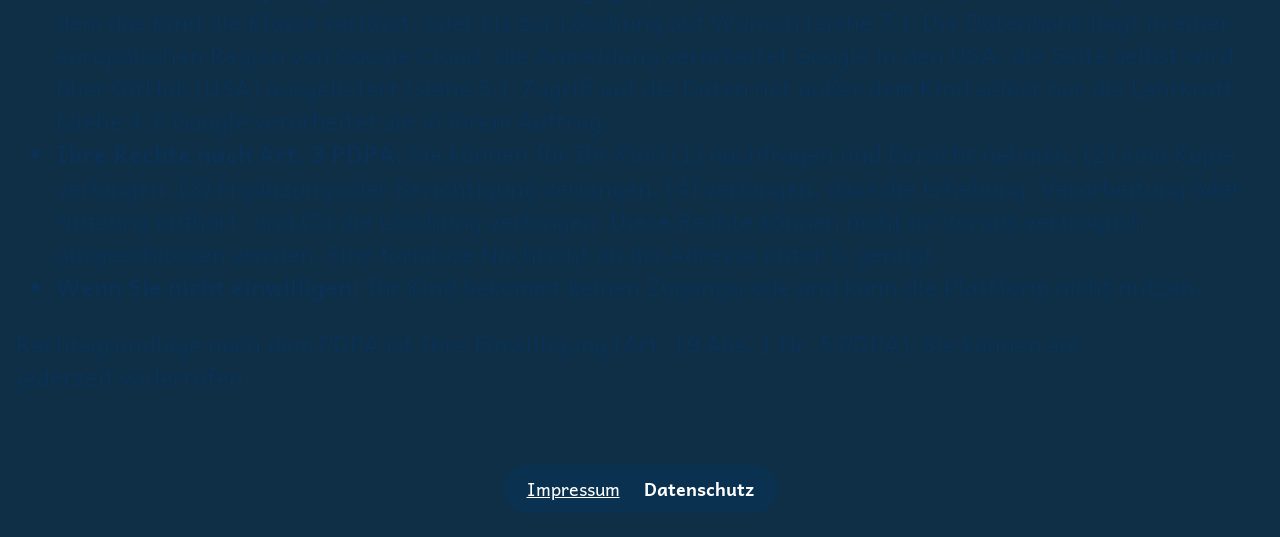
==== commit 7466f5c8: "Datenschutz: Hinweise nach dem taiwanischen Datenschutzgesetz (PDPA Art. 8, Rechte nach Art. 3) Co-A" ====
--- a/datenschutz.html
+++ b/datenschutz.html
@@ -113,6 +113,34 @@
     </section>
 
     <p class="knopfreihe knopfreihe--mitte"><a class="knopf" href="./">Zurück zur Satzwerft</a></p>
+
+      <h2>10. Hinweise nach dem taiwanischen Datenschutzgesetz (PDPA)</h2>
+      <p>Die Plattform wird in Taiwan betrieben. Deshalb gilt zusätzlich das
+        taiwanische Gesetz zum Schutz personenbezogener Daten (Personal Data
+        Protection Act, PDPA). Die Hinweise nach Art. 8 Abs. 1 PDPA im Überblick:</p>
+      <ul>
+        <li><b>Wer die Daten erhebt:</b> die unter 1. genannte Lehrkraft.</li>
+        <li><b>Zweck:</b> siehe 3. Keine Werbung, keine Weitergabe.</li>
+        <li><b>Welche Daten:</b> siehe 2.</li>
+        <li><b>Zeitraum, Ort, Empfänger und Art der Nutzung:</b> gespeichert
+          höchstens bis zum Ende des Schuljahres, in dem das Kind die Klasse
+          verlässt, oder bis zur Löschung auf Wunsch (siehe 7.). Die Datenbank
+          liegt in einer europäischen Region von Google Cloud, die Anmeldung
+          verarbeitet Google in den USA, die Seite selbst wird über GitHub (USA)
+          ausgeliefert (siehe 5.). Zugriff auf die Daten hat außer dem Kind
+          selbst nur die Lehrkraft (siehe 4.); Google verarbeitet sie in ihrem Auftrag.</li>
+        <li><b>Ihre Rechte nach Art. 3 PDPA:</b> Sie können für Ihr Kind
+          (1) nachfragen und Einsicht nehmen, (2) eine Kopie verlangen,
+          (3) Ergänzung oder Berichtigung verlangen, (4) verlangen, dass die
+          Erhebung, Verarbeitung oder Nutzung aufhört, und (5) die Löschung
+          verlangen. Diese Rechte können nicht im Voraus vertraglich
+          ausgeschlossen werden. Eine formlose Nachricht an die Adresse unter 1.
+          genügt.</li>
+        <li><b>Wenn Sie nicht einwilligen:</b> Ihr Kind bekommt keinen
+          Zugangscode und kann die Plattform nicht nutzen.</li>
+      </ul>
+      <p>Rechtsgrundlage nach dem PDPA ist Ihre Einwilligung (Art. 19 Abs. 1
+        Nr. 5 PDPA). Sie können sie jederzeit widerrufen.</p>
   </main>
   <footer class="fuss"><a href="impressum.html">Impressum</a> <a href="datenschutz.html" aria-current="page">Datenschutz</a></footer>
 </body>
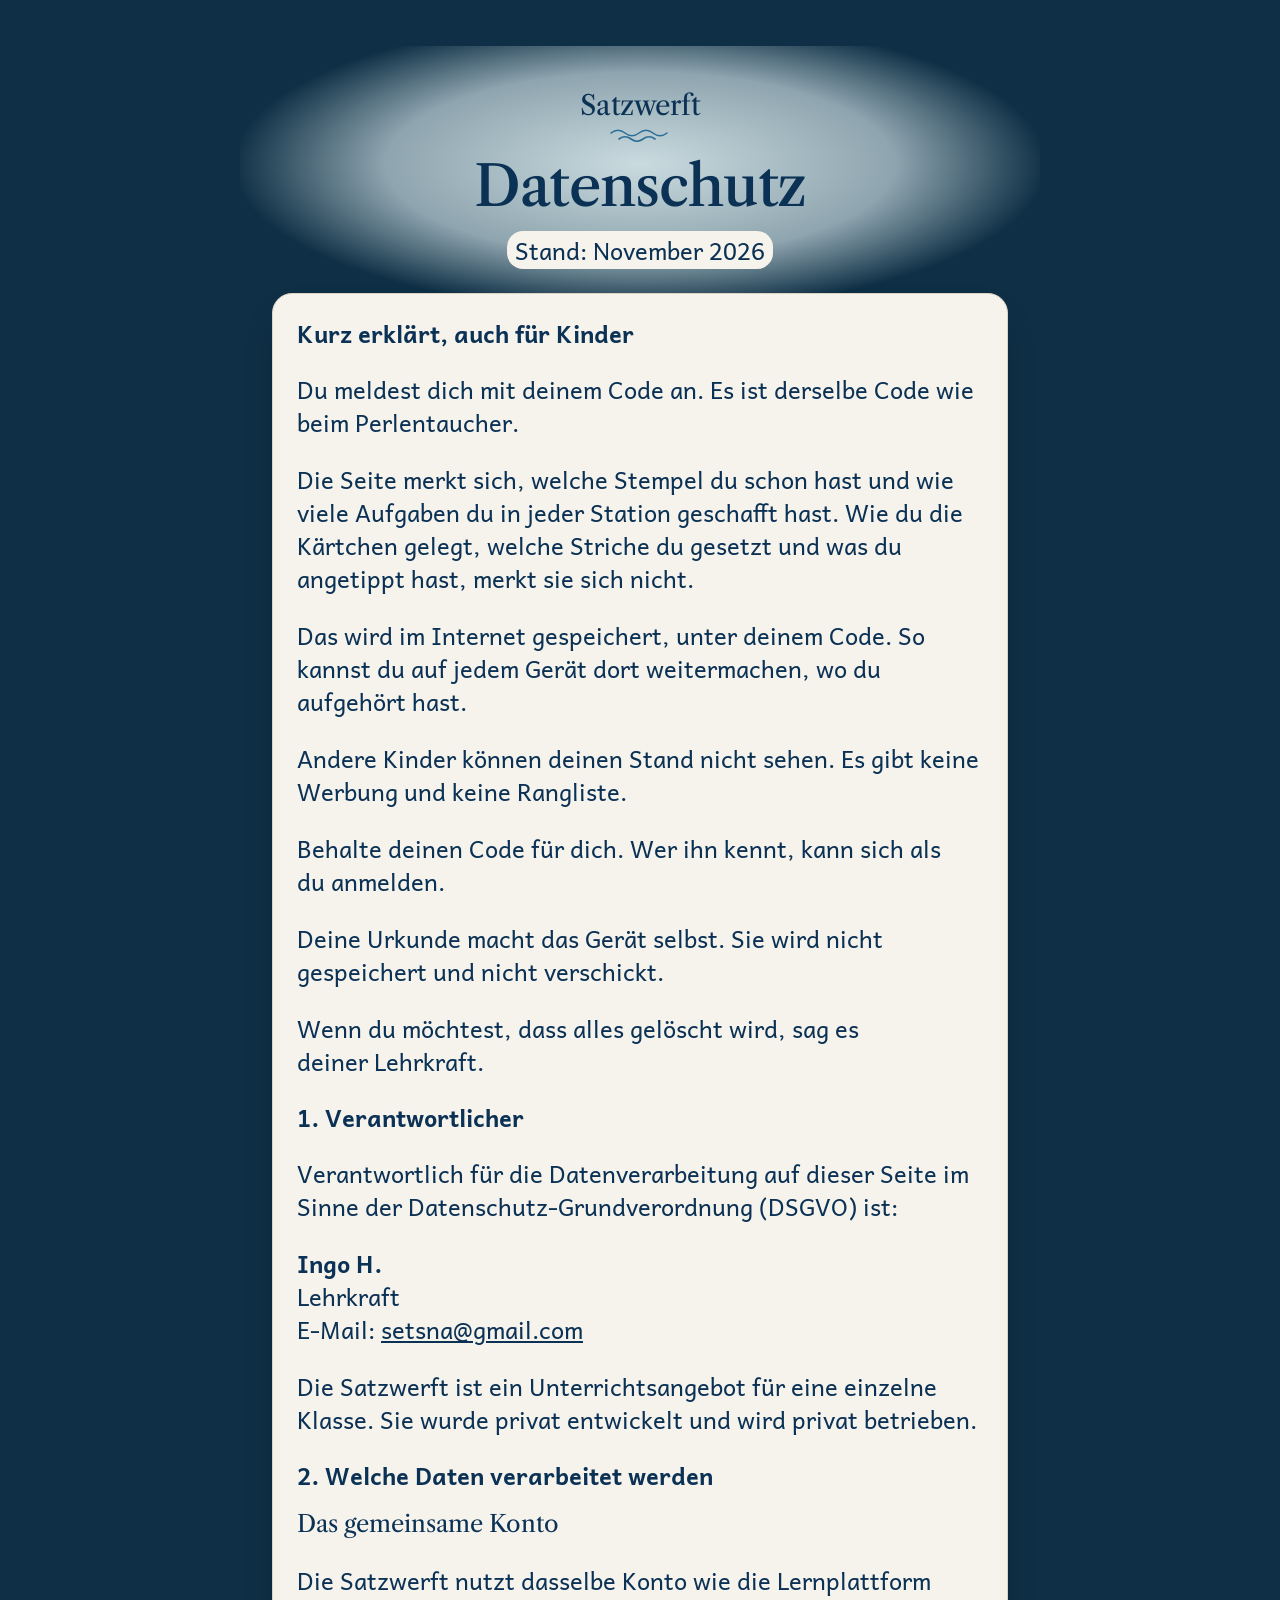
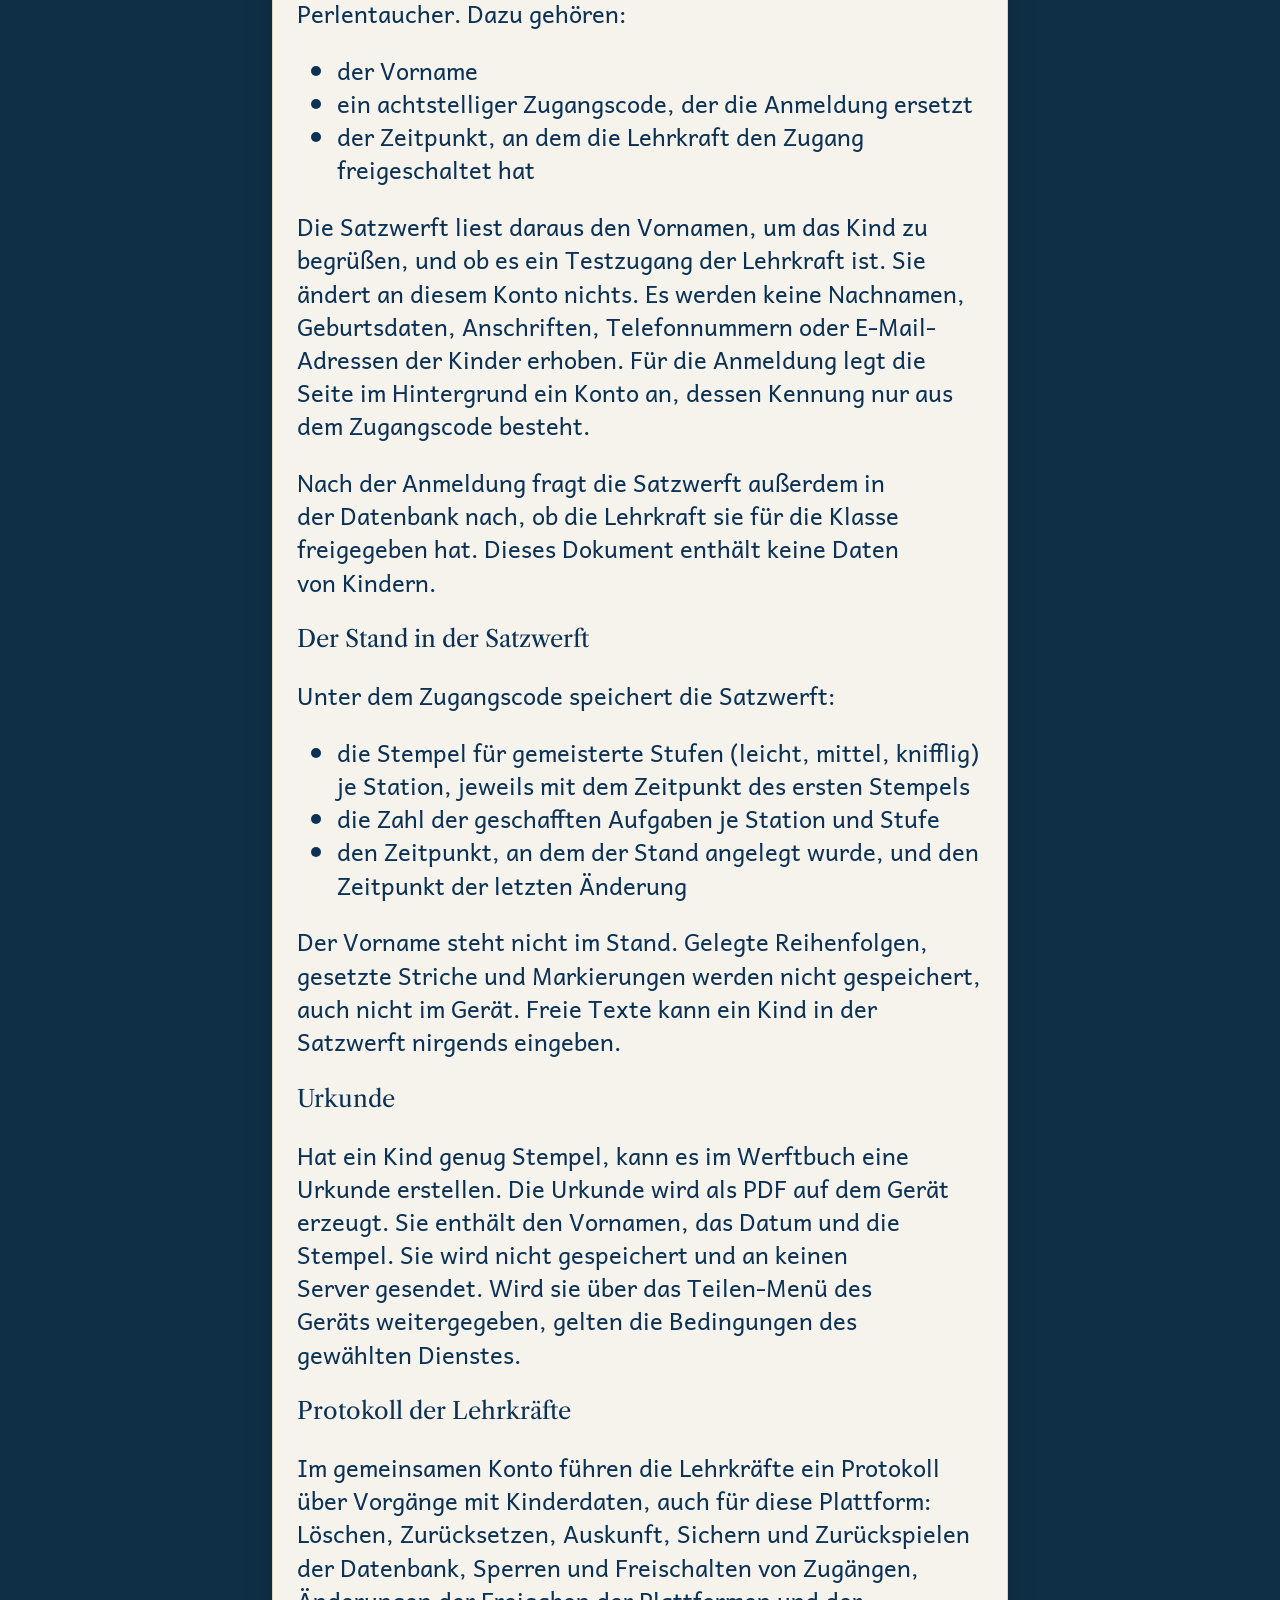
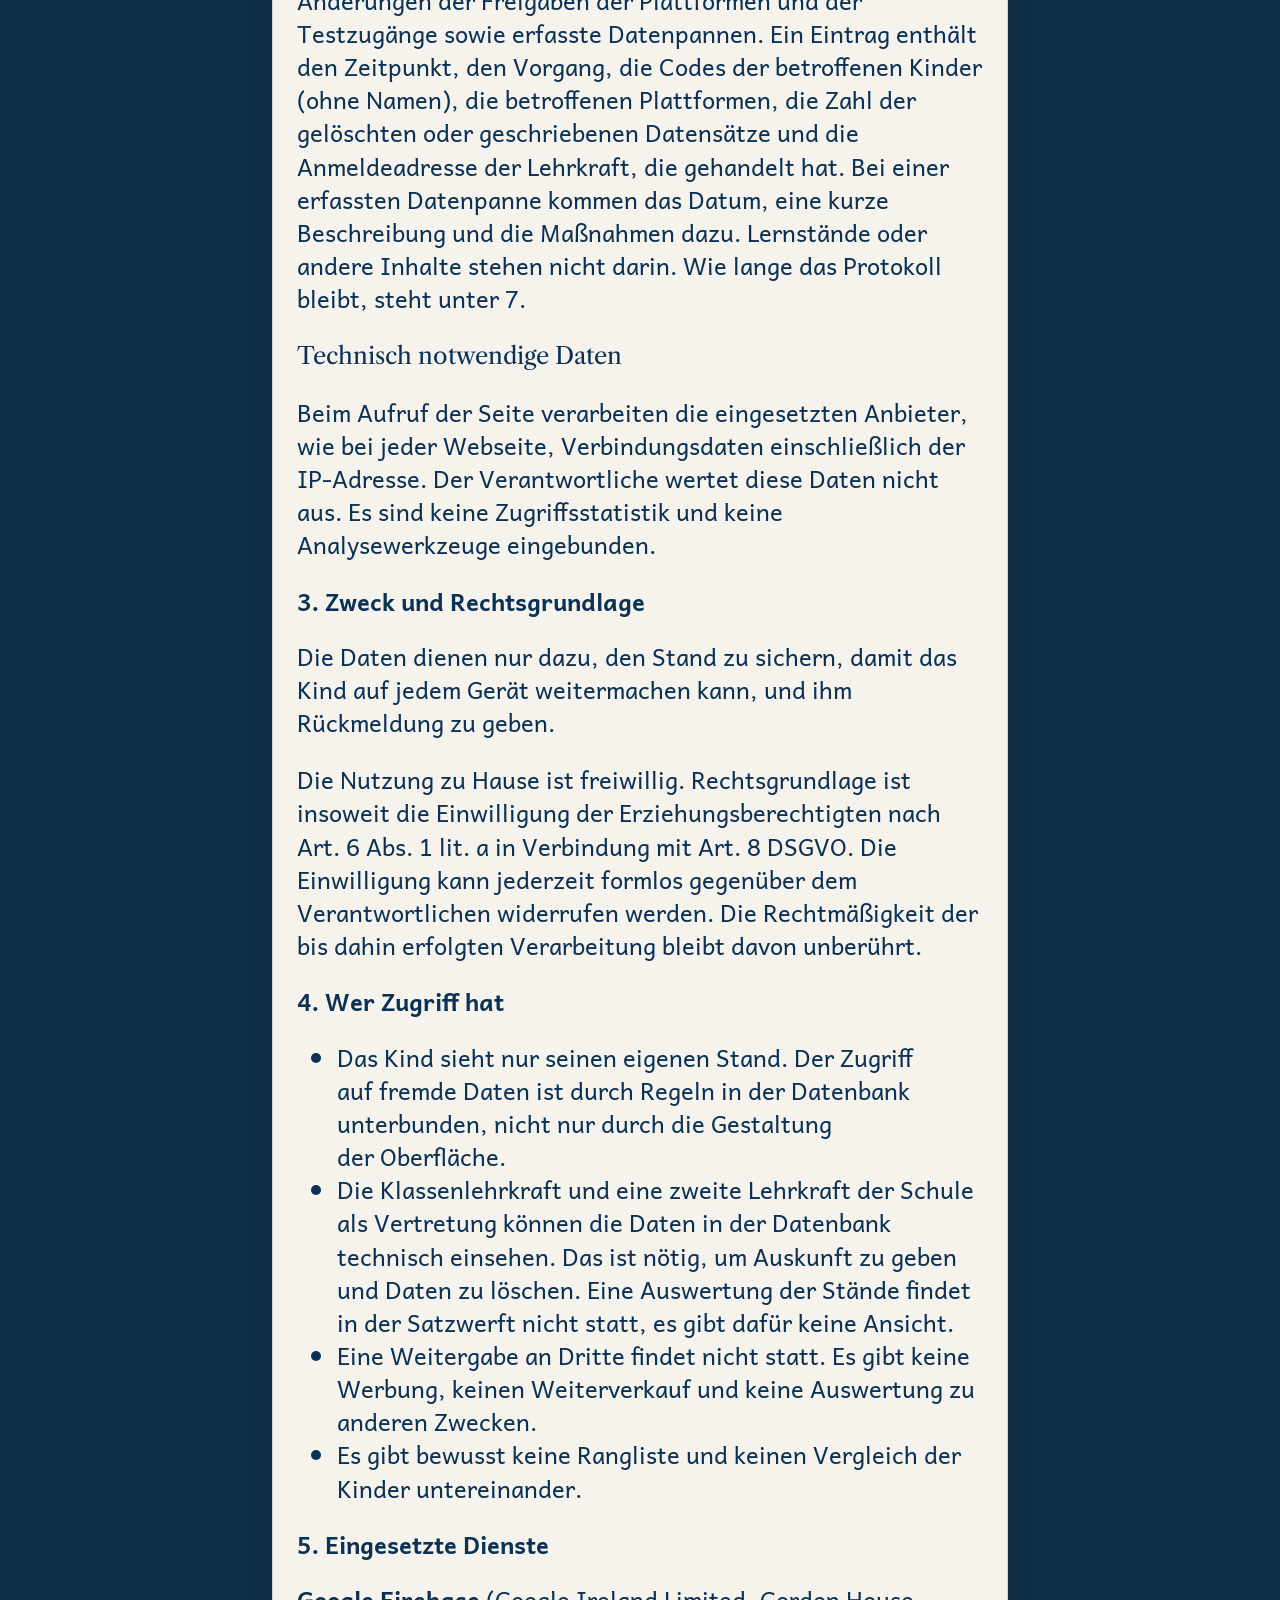
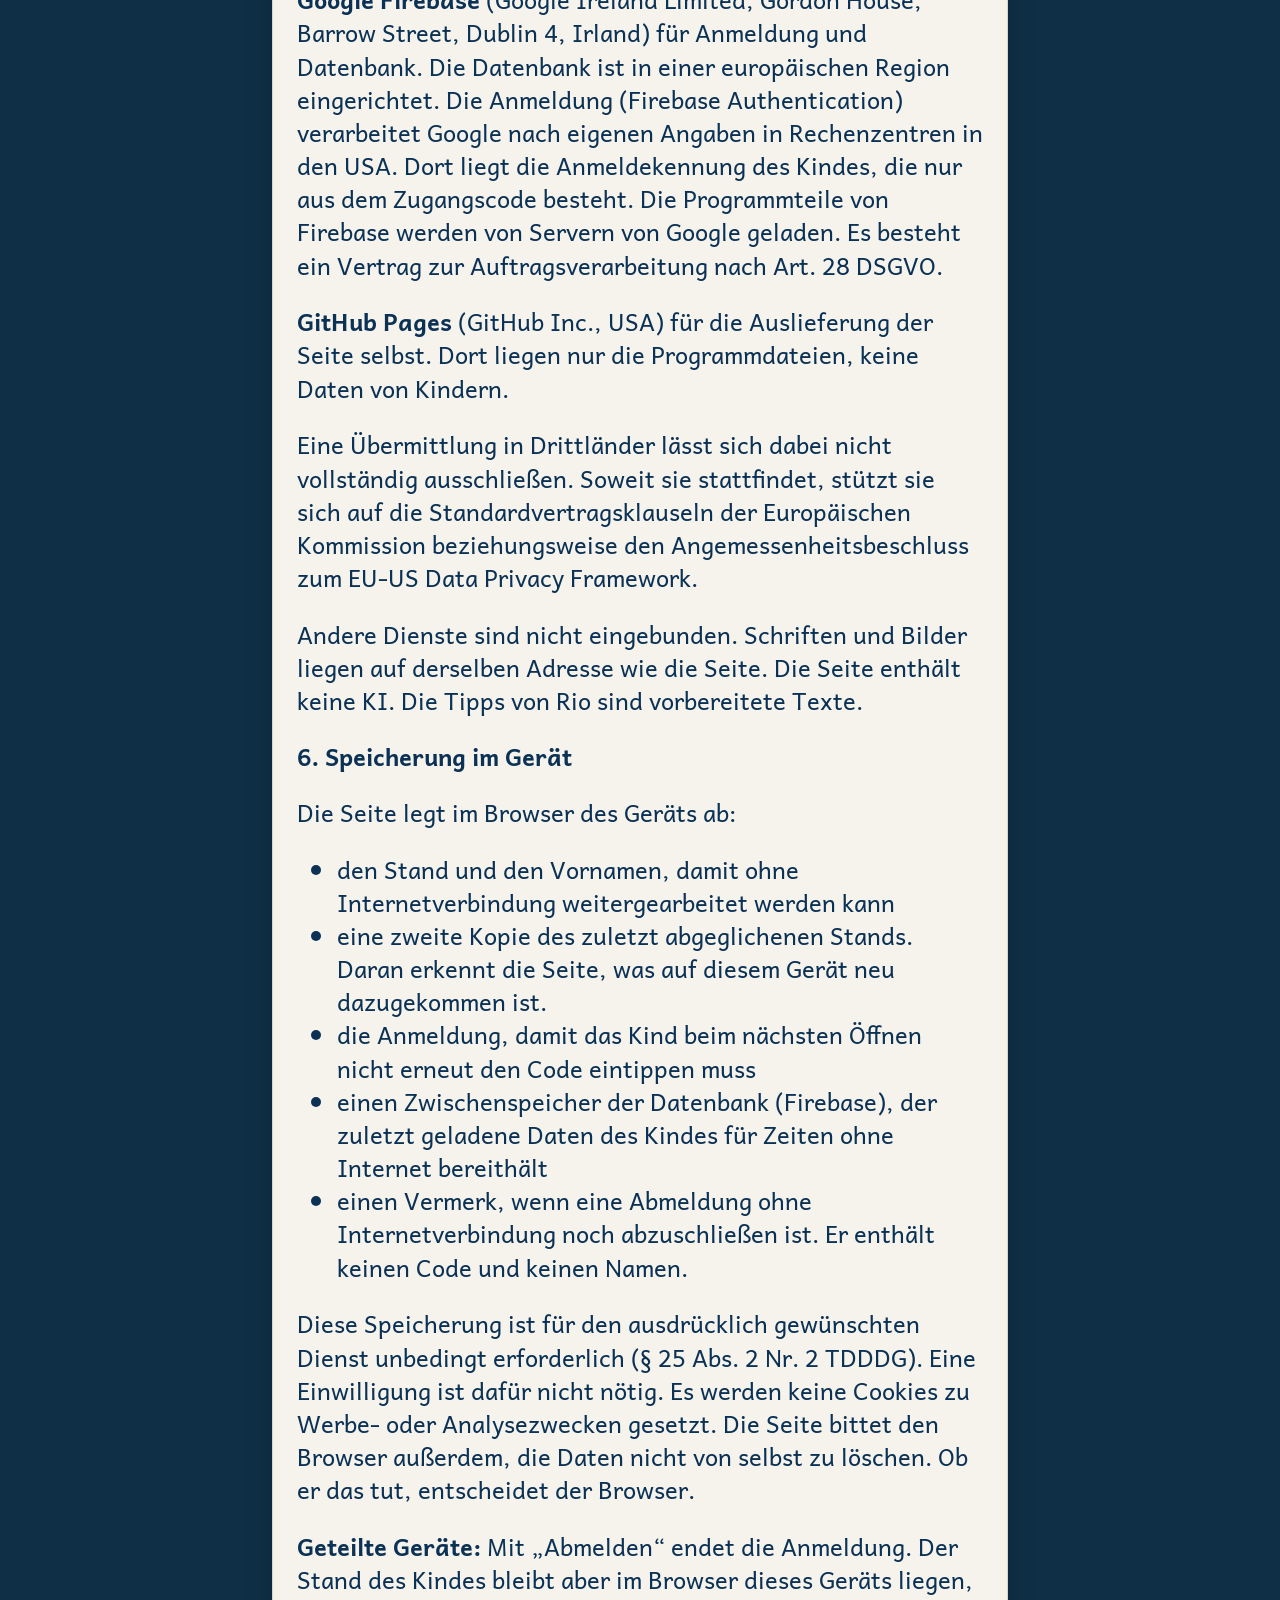
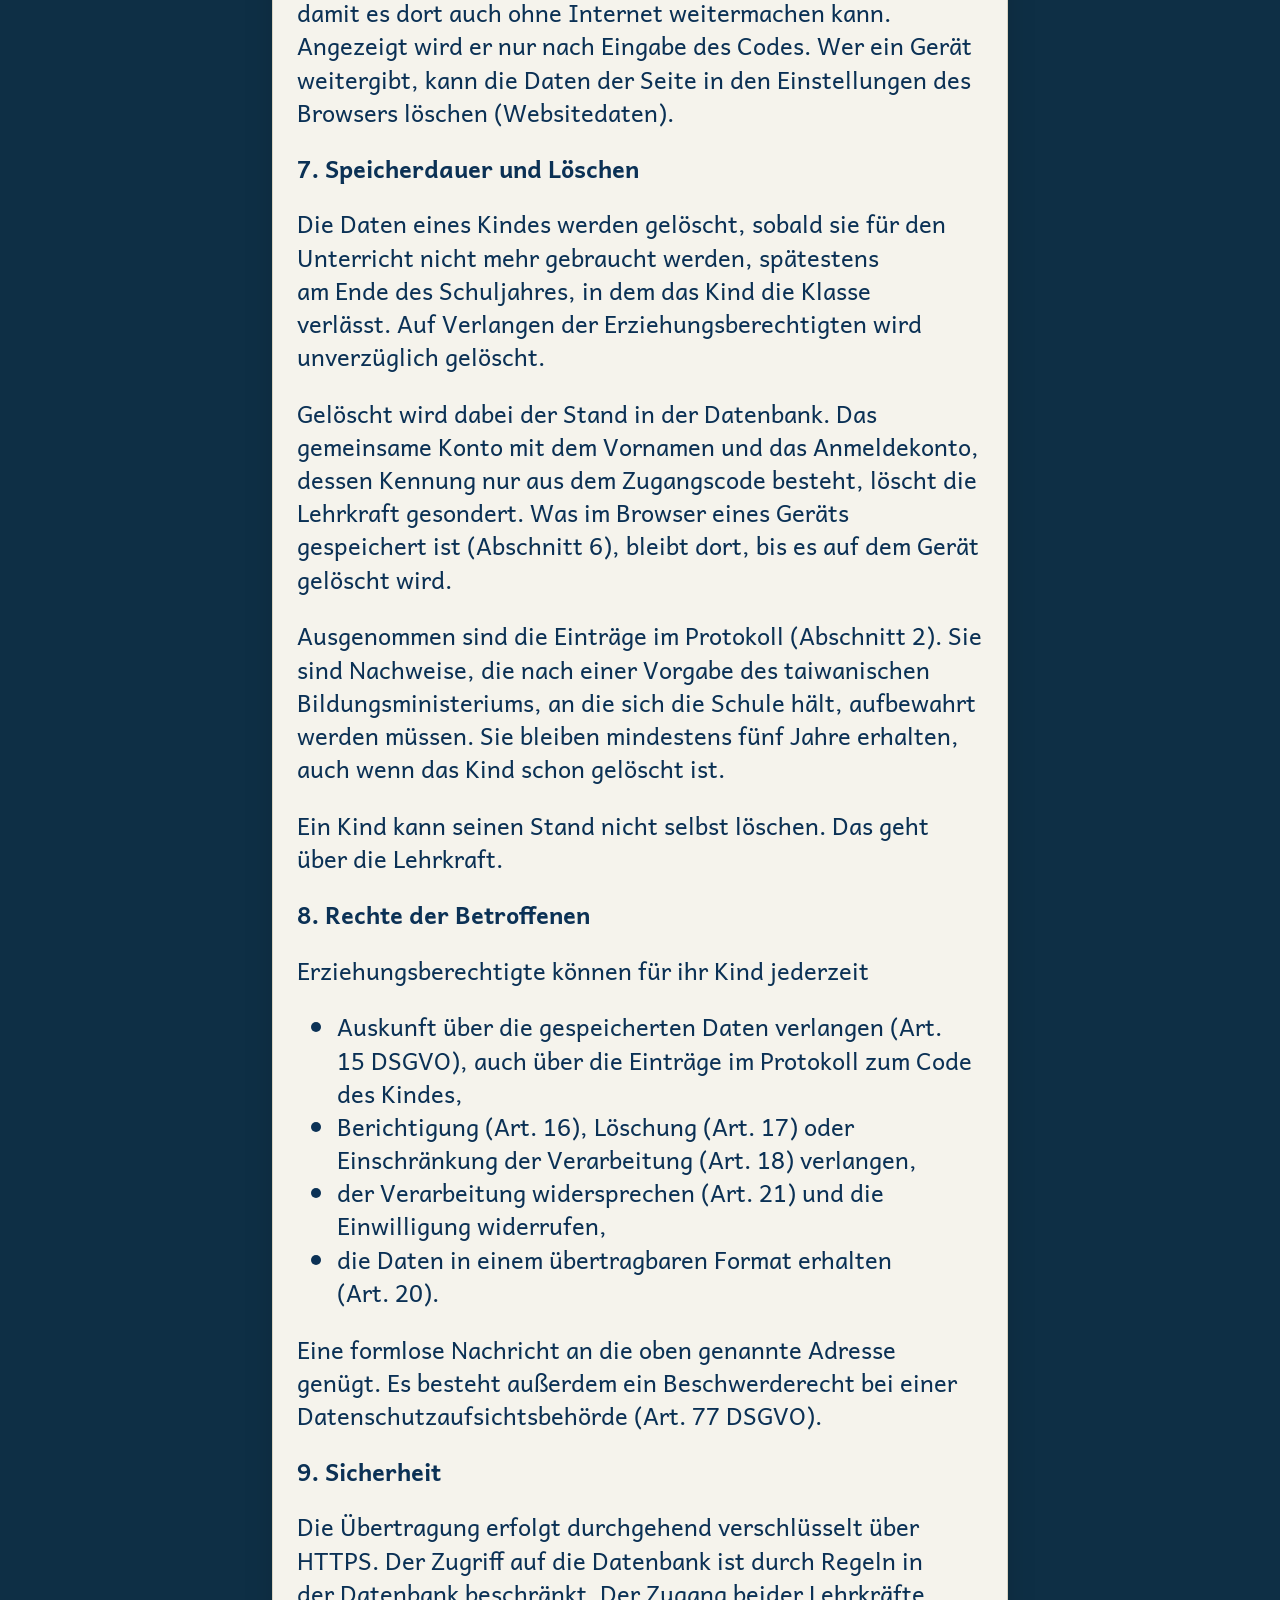
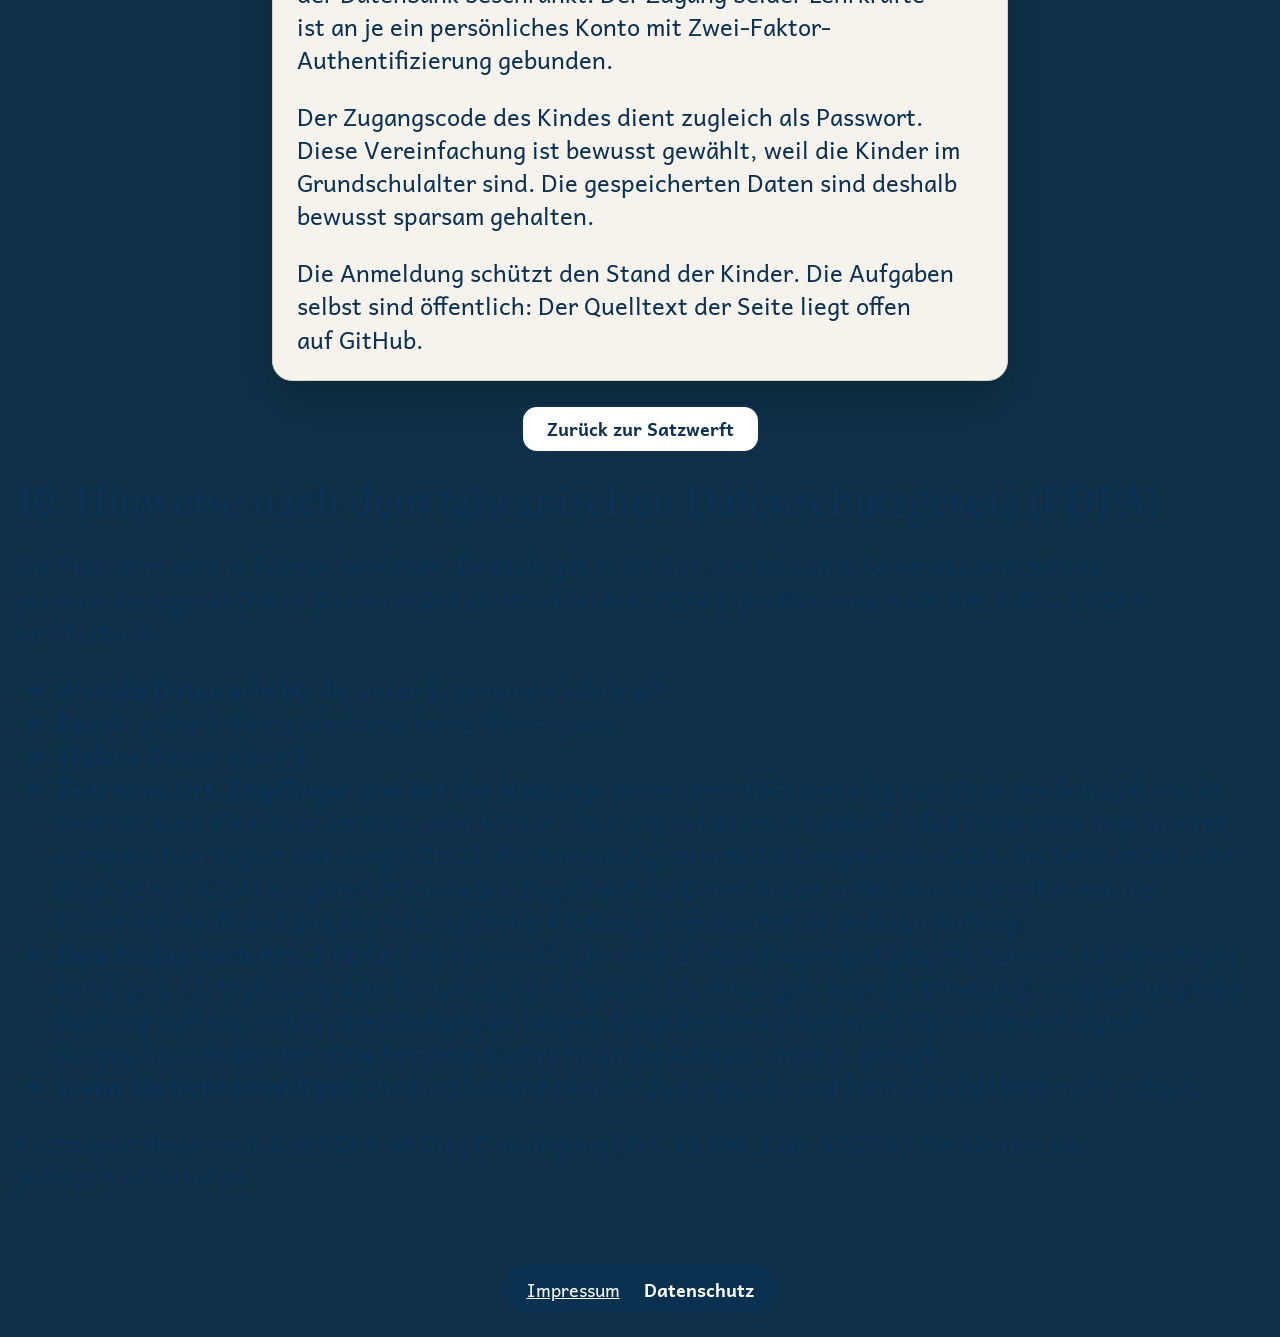
==== commit 030416b7: "Datenschutz: Protokoll der Lehrkräfte und zweite Lehrkraft als Vertretung Co-Authored-By: Claude Opu" ====
--- a/datenschutz.html
+++ b/datenschutz.html
@@ -58,6 +58,9 @@
       <h3>Urkunde</h3>
       <p>Hat ein Kind genug Stempel, kann es im Werftbuch eine Urkunde erstellen. Die Urkunde wird als PDF auf dem Gerät erzeugt. Sie enthält den Vornamen, das Datum und die Stempel. Sie wird nicht gespeichert und an keinen Server gesendet. Wird sie über das Teilen-Menü des Geräts weitergegeben, gelten die Bedingungen des gewählten Dienstes.</p>
 
+      <h3>Protokoll der Lehrkräfte</h3>
+      <p>Im gemeinsamen Konto führen die Lehrkräfte ein Protokoll über Vorgänge mit Kinderdaten, auch für diese Plattform: Löschen, Zurücksetzen, Auskunft, Sichern und Zurückspielen der Datenbank, Sperren und Freischalten von Zugängen, Änderungen der Freigaben der Plattformen und der Testzugänge sowie erfasste Datenpannen. Ein Eintrag enthält den Zeitpunkt, den Vorgang, die Codes der betroffenen Kinder (ohne Namen), die betroffenen Plattformen, die Zahl der gelöschten oder geschriebenen Datensätze und die Anmeldeadresse der Lehrkraft, die gehandelt hat. Bei einer erfassten Datenpanne kommen das Datum, eine kurze Beschreibung und die Maßnahmen dazu. Lernstände oder andere Inhalte stehen nicht darin. Wie lange das Protokoll bleibt, steht unter 7.</p>
+
       <h3>Technisch notwendige Daten</h3>
       <p>Beim Aufruf der Seite verarbeiten die eingesetzten Anbieter, wie bei jeder Webseite, Verbindungsdaten einschließlich der IP-Adresse. Der Verantwortliche wertet diese Daten nicht aus. Es sind keine Zugriffsstatistik und keine Analysewerkzeuge eingebunden.</p>
 
@@ -68,7 +71,7 @@
       <h2>4. Wer Zugriff hat</h2>
       <ul>
         <li>Das Kind sieht nur seinen eigenen Stand. Der Zugriff auf fremde Daten ist durch Regeln in der Datenbank unterbunden, nicht nur durch die Gestaltung der Oberfläche.</li>
-        <li>Die Lehrkraft kann die Daten in der Datenbank technisch einsehen. Das ist nötig, um Auskunft zu geben und Daten zu löschen. Eine Auswertung der Stände findet in der Satzwerft nicht statt, es gibt dafür keine Ansicht.</li>
+        <li>Die Klassenlehrkraft und eine zweite Lehrkraft der Schule als Vertretung können die Daten in der Datenbank technisch einsehen. Das ist nötig, um Auskunft zu geben und Daten zu löschen. Eine Auswertung der Stände findet in der Satzwerft nicht statt, es gibt dafür keine Ansicht.</li>
         <li>Eine Weitergabe an Dritte findet nicht statt. Es gibt keine Werbung, keinen Weiterverkauf und keine Auswertung zu anderen Zwecken.</li>
         <li>Es gibt bewusst keine Rangliste und keinen Vergleich der Kinder untereinander.</li>
       </ul>
@@ -94,12 +97,13 @@
       <h2>7. Speicherdauer und Löschen</h2>
       <p>Die Daten eines Kindes werden gelöscht, sobald sie für den Unterricht nicht mehr gebraucht werden, spätestens am Ende des Schuljahres, in dem das Kind die Klasse verlässt. Auf Verlangen der Erziehungsberechtigten wird unverzüglich gelöscht.</p>
       <p>Gelöscht wird dabei der Stand in der Datenbank. Das gemeinsame Konto mit dem Vornamen und das Anmeldekonto, dessen Kennung nur aus dem Zugangscode besteht, löscht die Lehrkraft gesondert. Was im Browser eines Geräts gespeichert ist (Abschnitt 6), bleibt dort, bis es auf dem Gerät gelöscht wird.</p>
+      <p>Ausgenommen sind die Einträge im Protokoll (Abschnitt 2). Sie sind Nachweise, die nach einer Vorgabe des taiwanischen Bildungsministeriums, an die sich die Schule hält, aufbewahrt werden müssen. Sie bleiben mindestens fünf Jahre erhalten, auch wenn das Kind schon gelöscht ist.</p>
       <p>Ein Kind kann seinen Stand nicht selbst löschen. Das geht über die Lehrkraft.</p>
 
       <h2>8. Rechte der Betroffenen</h2>
       <p>Erziehungsberechtigte können für ihr Kind jederzeit</p>
       <ul>
-        <li>Auskunft über die gespeicherten Daten verlangen (Art. 15 DSGVO),</li>
+        <li>Auskunft über die gespeicherten Daten verlangen (Art. 15 DSGVO), auch über die Einträge im Protokoll zum Code des Kindes,</li>
         <li>Berichtigung (Art. 16), Löschung (Art. 17) oder Einschränkung der Verarbeitung (Art. 18) verlangen,</li>
         <li>der Verarbeitung widersprechen (Art. 21) und die Einwilligung widerrufen,</li>
         <li>die Daten in einem übertragbaren Format erhalten (Art. 20).</li>
@@ -107,7 +111,7 @@
       <p>Eine formlose Nachricht an die oben genannte Adresse genügt. Es besteht außerdem ein Beschwerderecht bei einer Datenschutzaufsichtsbehörde (Art. 77 DSGVO).</p>
 
       <h2>9. Sicherheit</h2>
-      <p>Die Übertragung erfolgt durchgehend verschlüsselt über HTTPS. Der Zugriff auf die Datenbank ist durch Regeln in der Datenbank beschränkt. Der Zugang der Lehrkraft ist an ein persönliches Konto mit Zwei-Faktor-Authentifizierung gebunden.</p>
+      <p>Die Übertragung erfolgt durchgehend verschlüsselt über HTTPS. Der Zugriff auf die Datenbank ist durch Regeln in der Datenbank beschränkt. Der Zugang beider Lehrkräfte ist an je ein persönliches Konto mit Zwei-Faktor-Authentifizierung gebunden.</p>
       <p>Der Zugangscode des Kindes dient zugleich als Passwort. Diese Vereinfachung ist bewusst gewählt, weil die Kinder im Grundschulalter sind. Die gespeicherten Daten sind deshalb bewusst sparsam gehalten.</p>
       <p>Die Anmeldung schützt den Stand der Kinder. Die Aufgaben selbst sind öffentlich: Der Quelltext der Seite liegt offen auf GitHub.</p>
     </section>
@@ -127,8 +131,8 @@
           verlässt, oder bis zur Löschung auf Wunsch (siehe 7.). Die Datenbank
           liegt in einer europäischen Region von Google Cloud, die Anmeldung
           verarbeitet Google in den USA, die Seite selbst wird über GitHub (USA)
-          ausgeliefert (siehe 5.). Zugriff auf die Daten hat außer dem Kind
-          selbst nur die Lehrkraft (siehe 4.); Google verarbeitet sie in ihrem Auftrag.</li>
+          ausgeliefert (siehe 5.). Zugriff auf die Daten haben außer dem Kind
+          selbst nur die Klassenlehrkraft und ihre Vertretung (siehe 4.); Google verarbeitet sie in deren Auftrag.</li>
         <li><b>Ihre Rechte nach Art. 3 PDPA:</b> Sie können für Ihr Kind
           (1) nachfragen und Einsicht nehmen, (2) eine Kopie verlangen,
           (3) Ergänzung oder Berichtigung verlangen, (4) verlangen, dass die
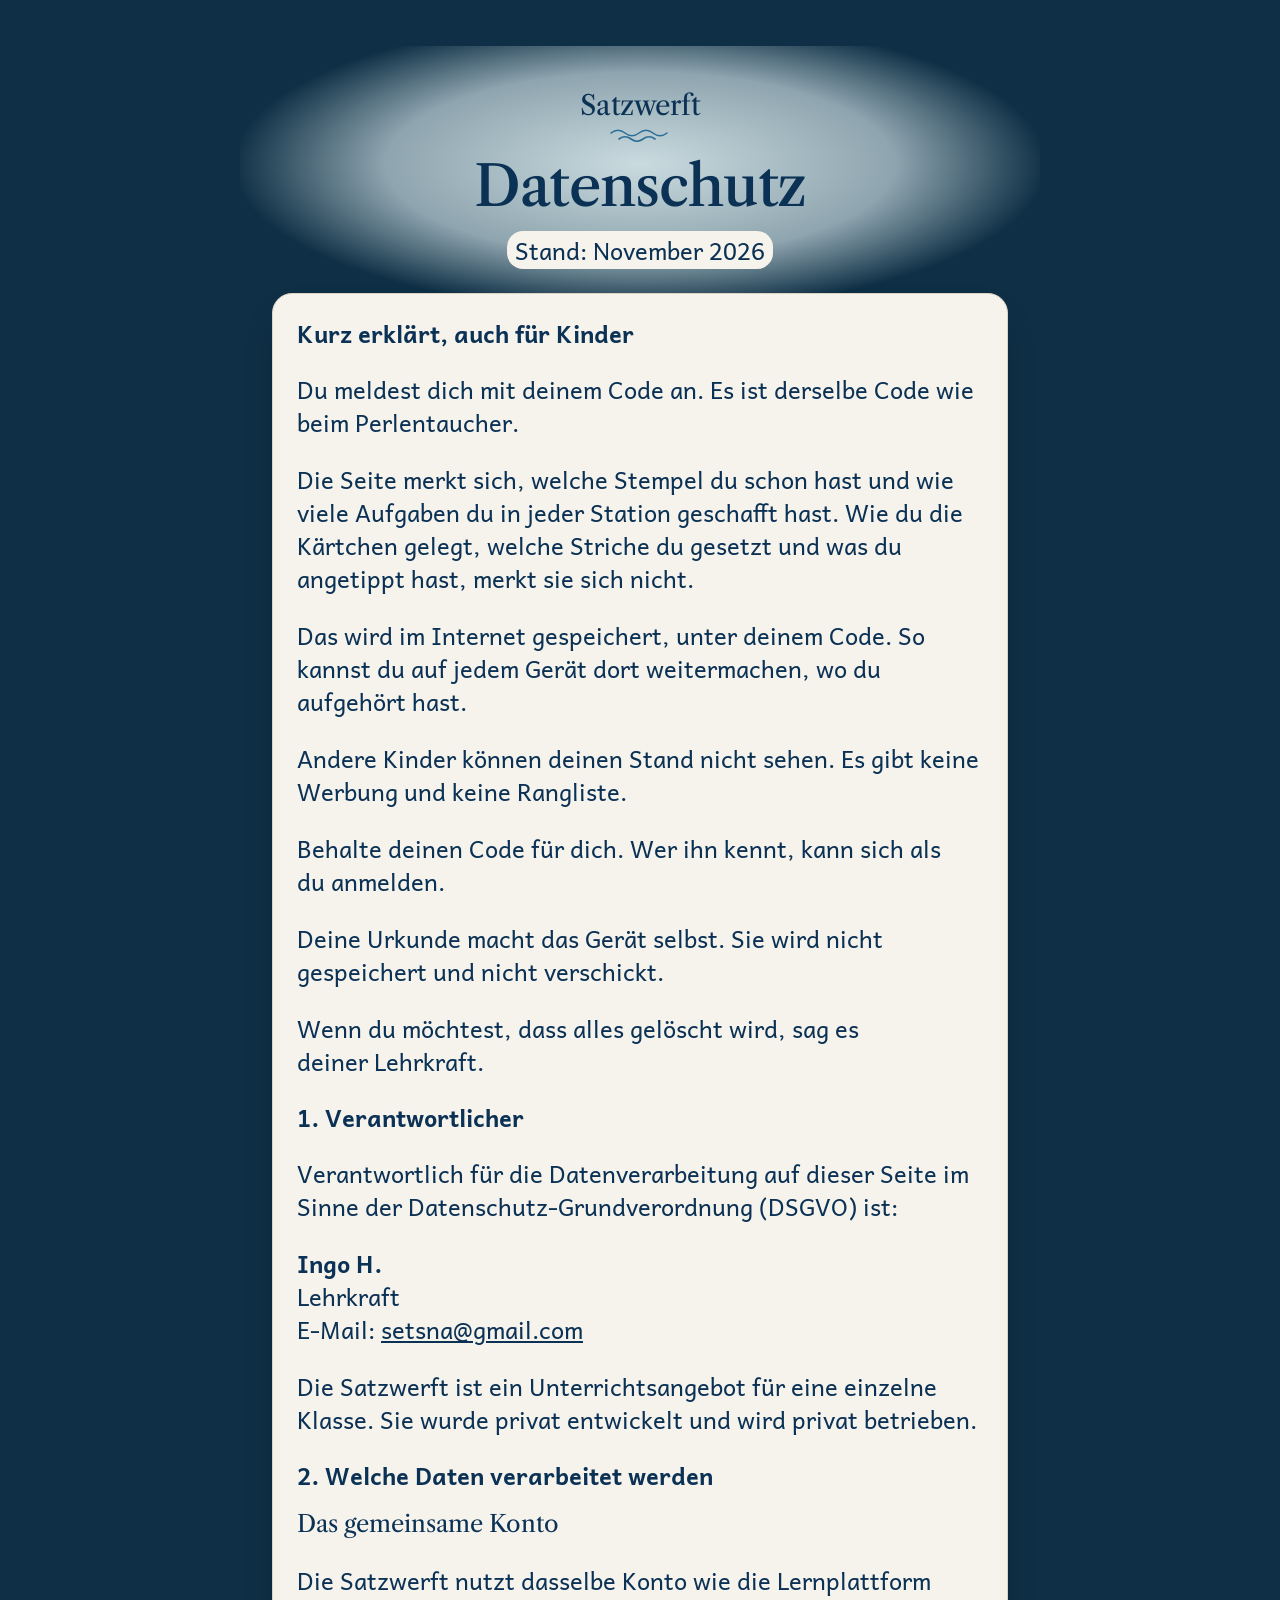
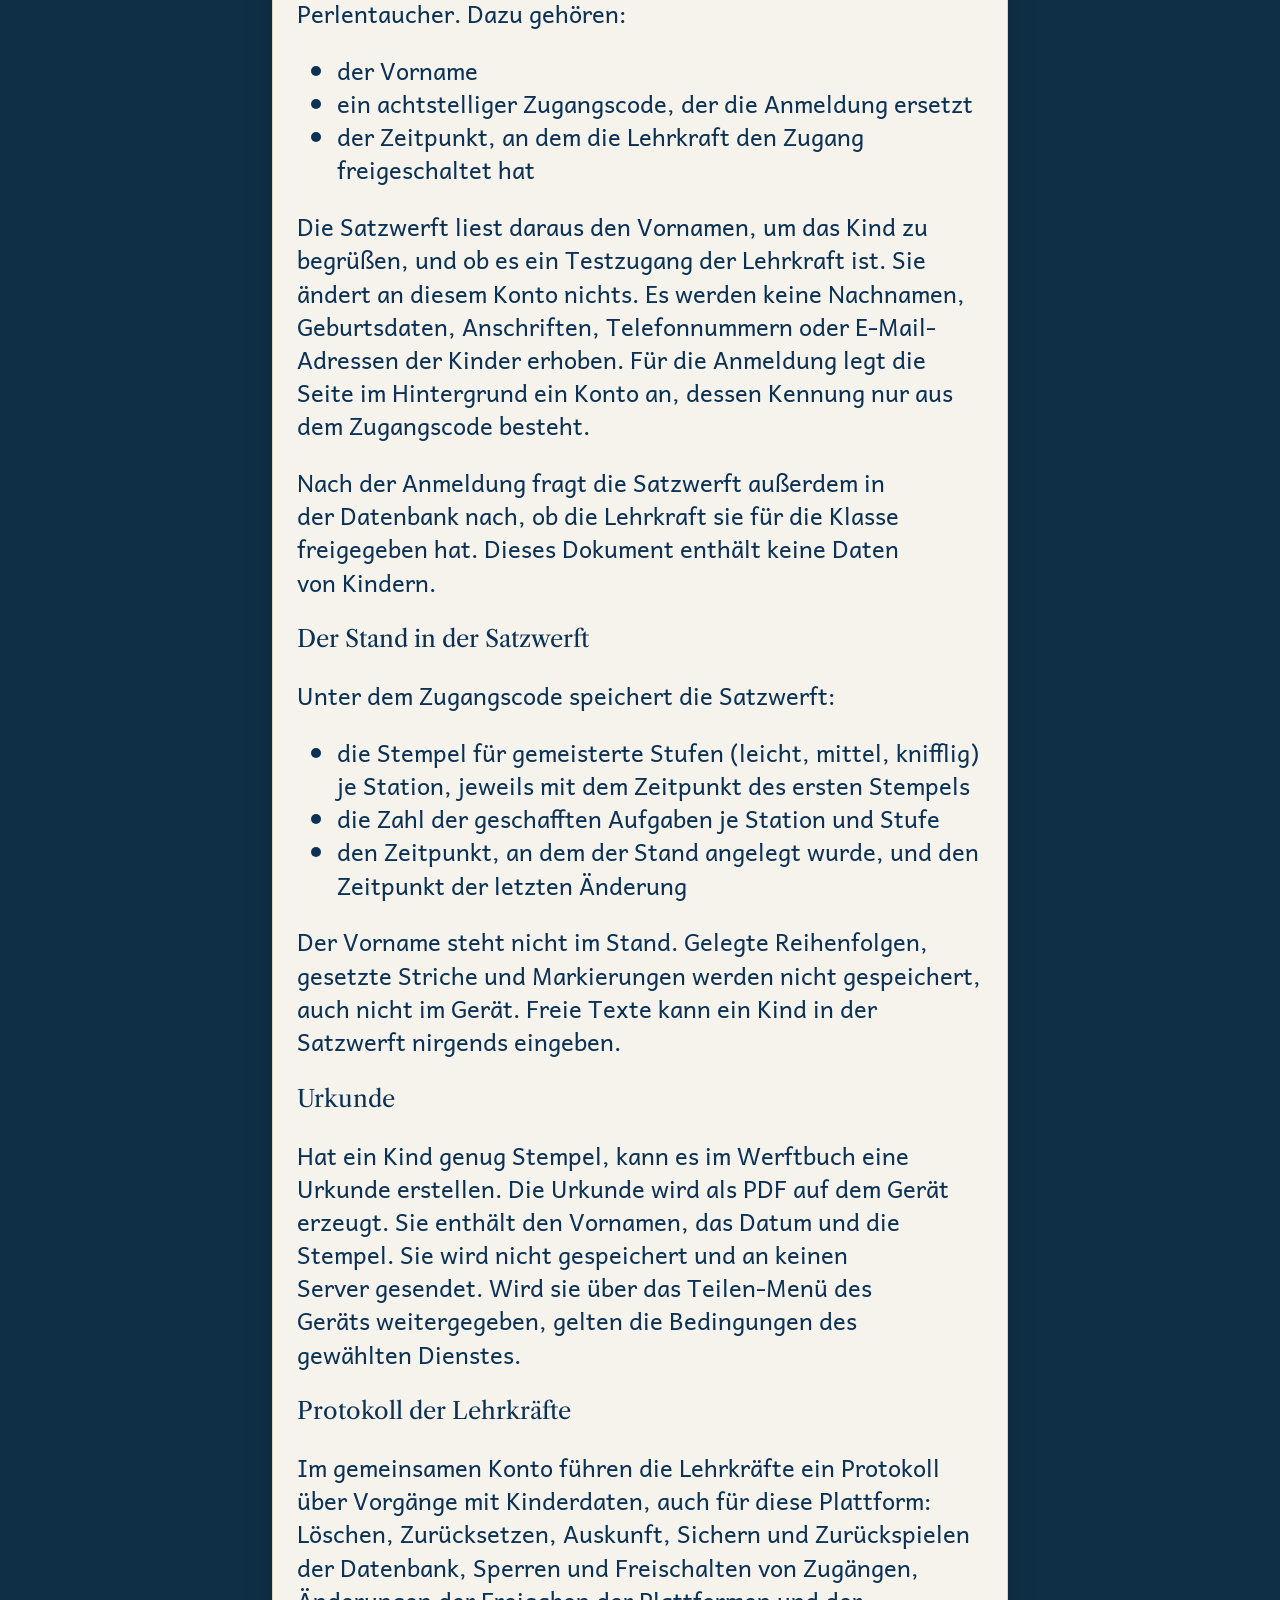
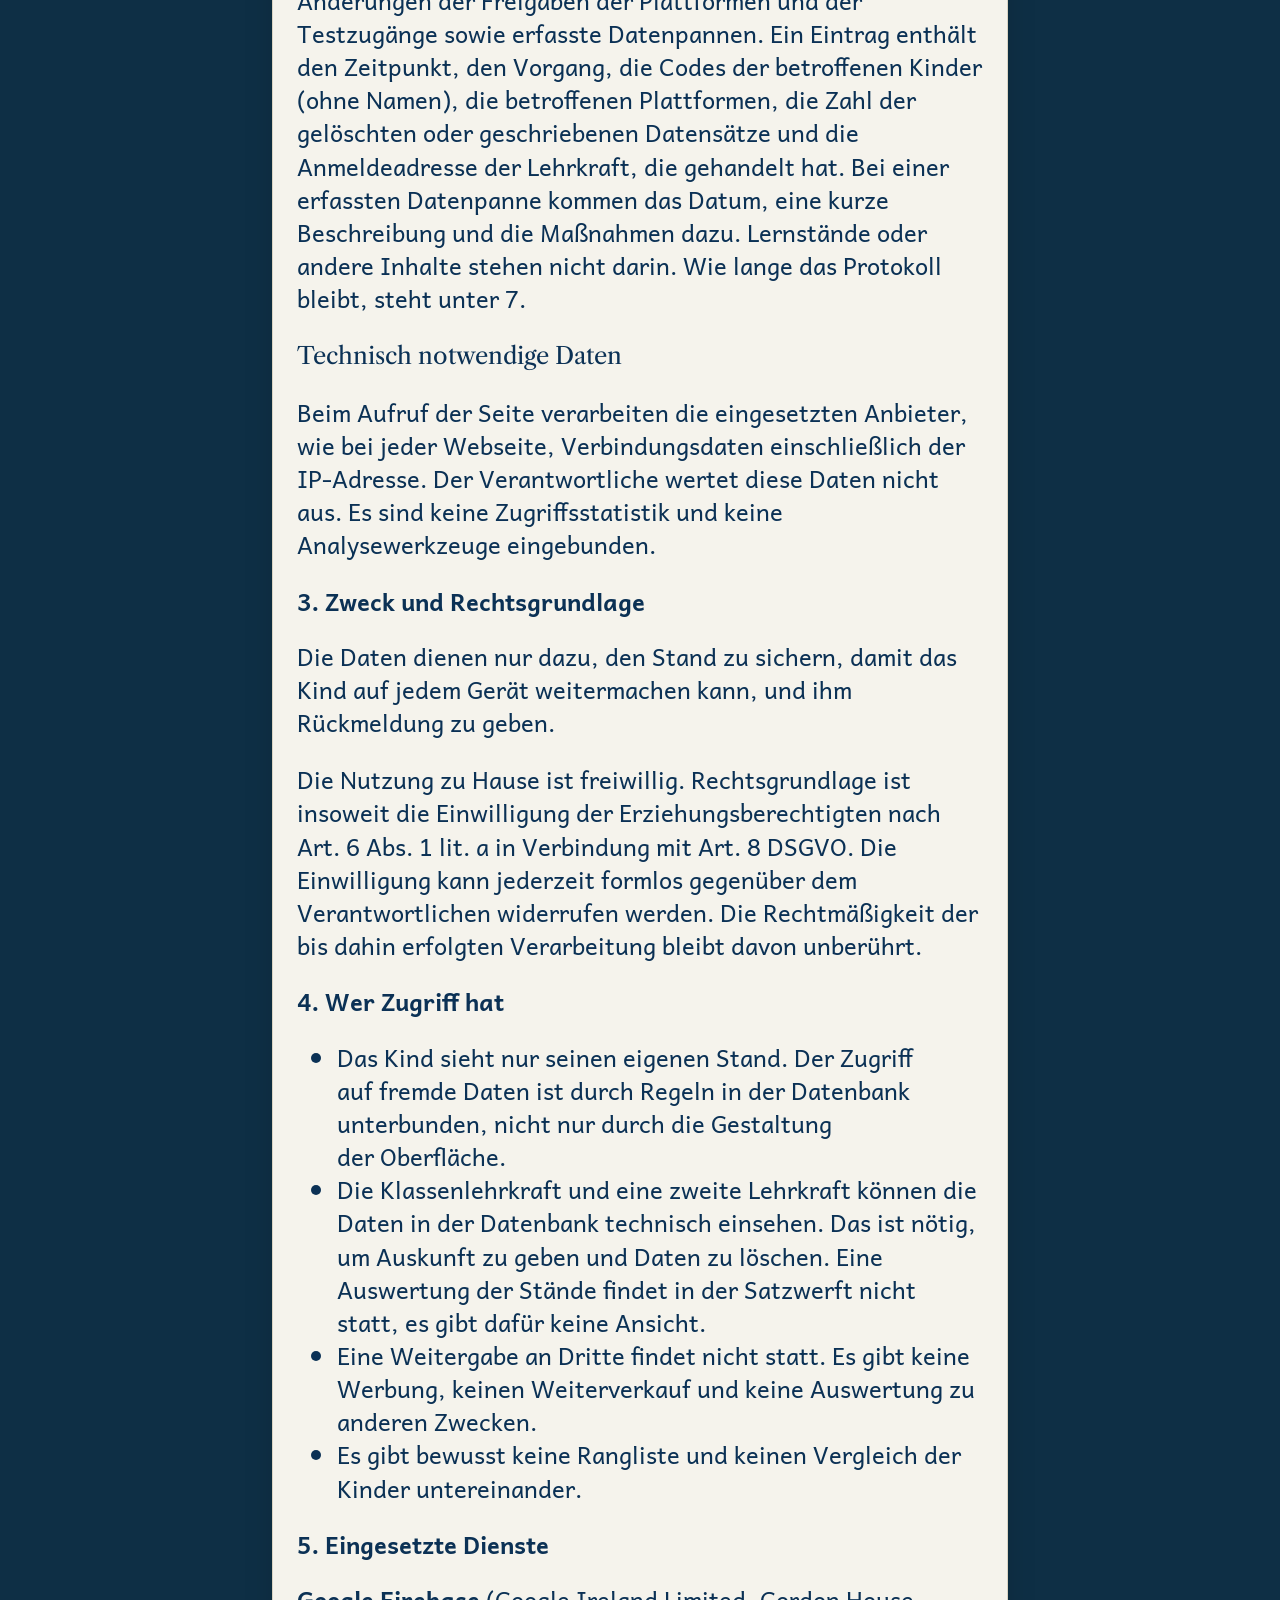
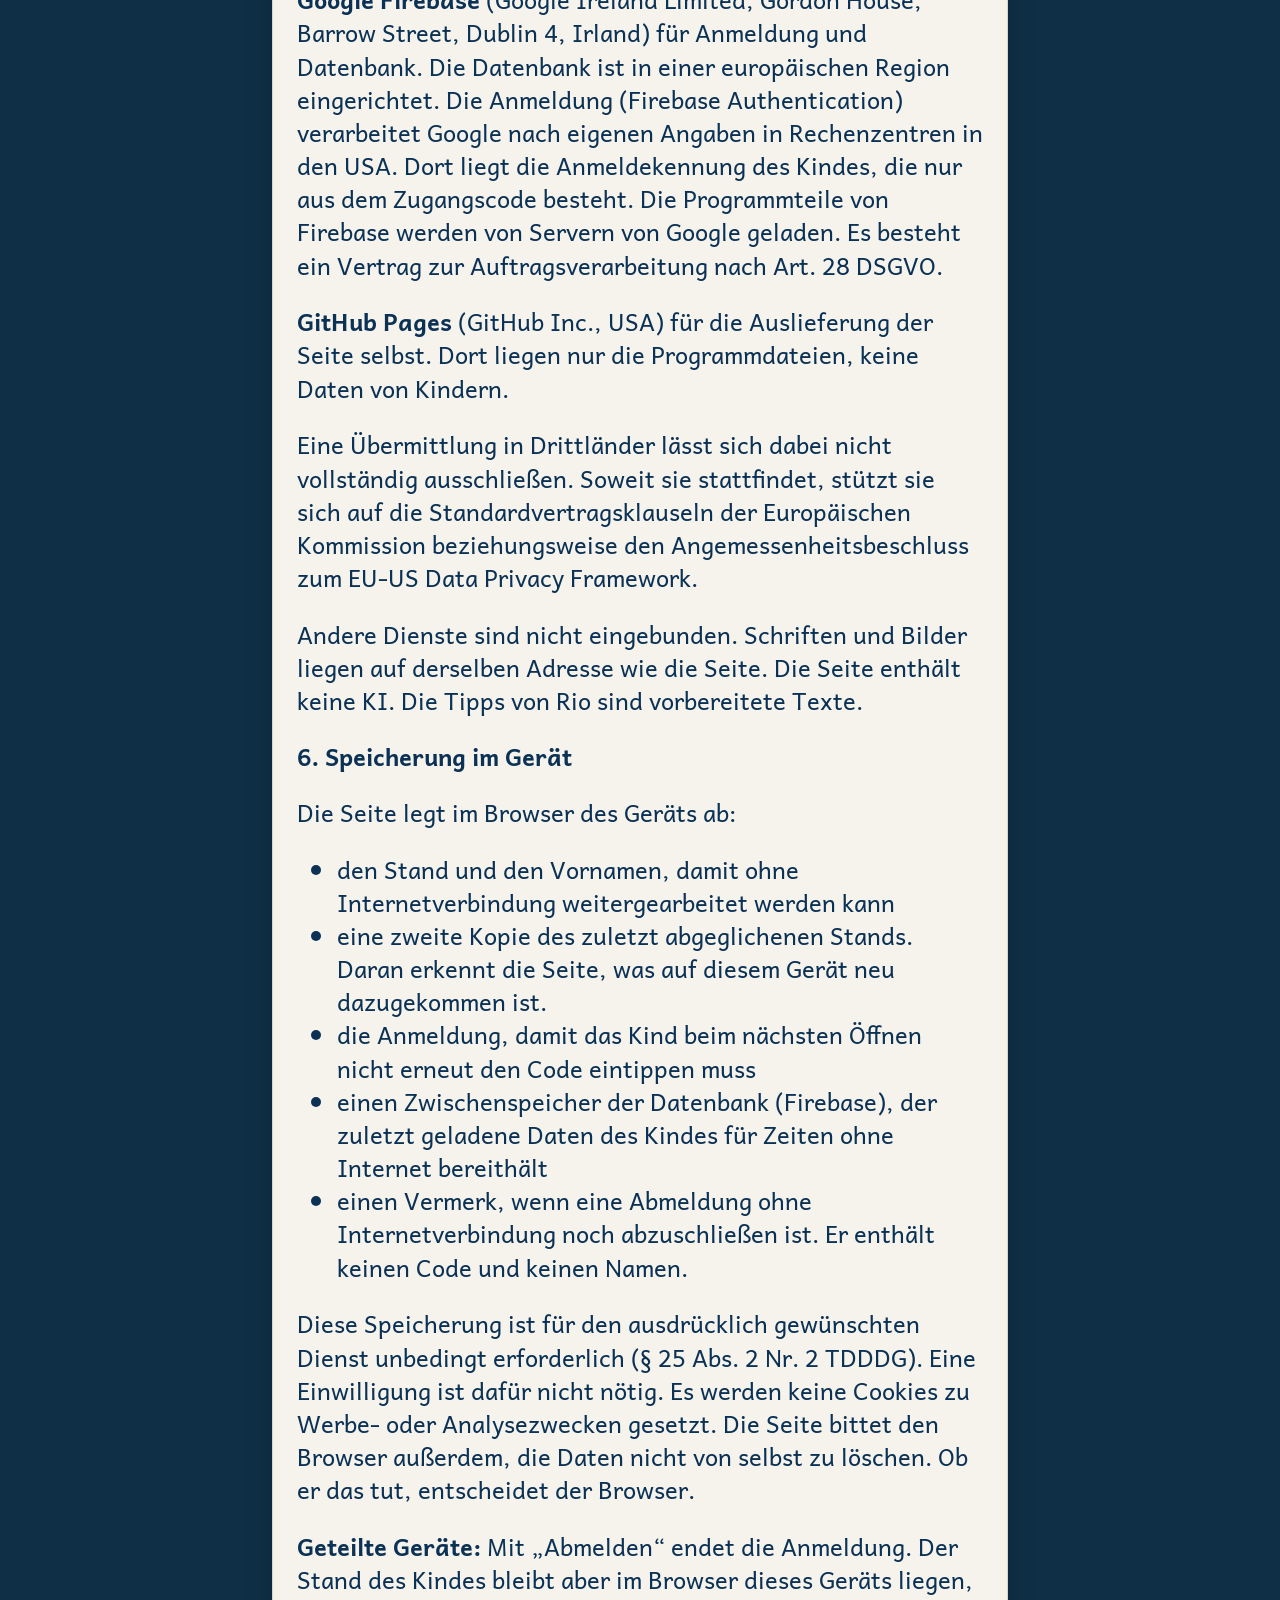
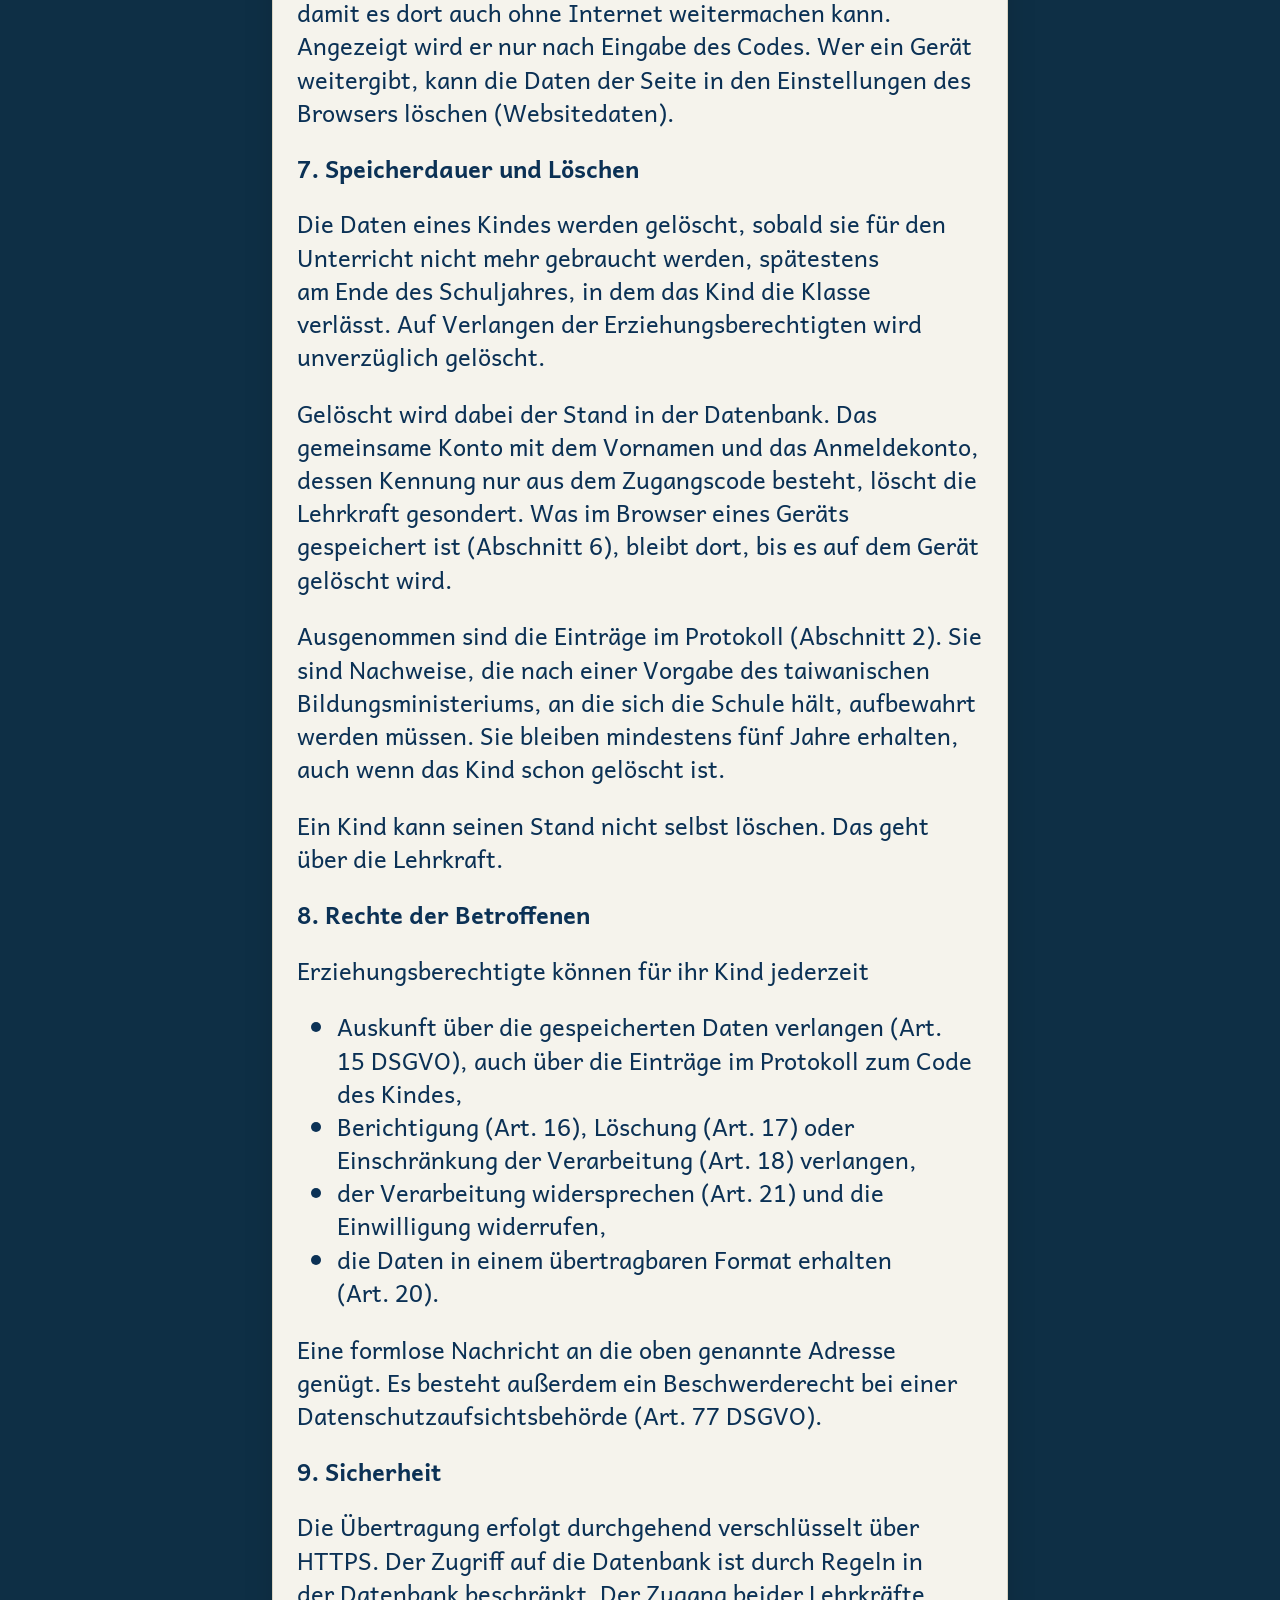
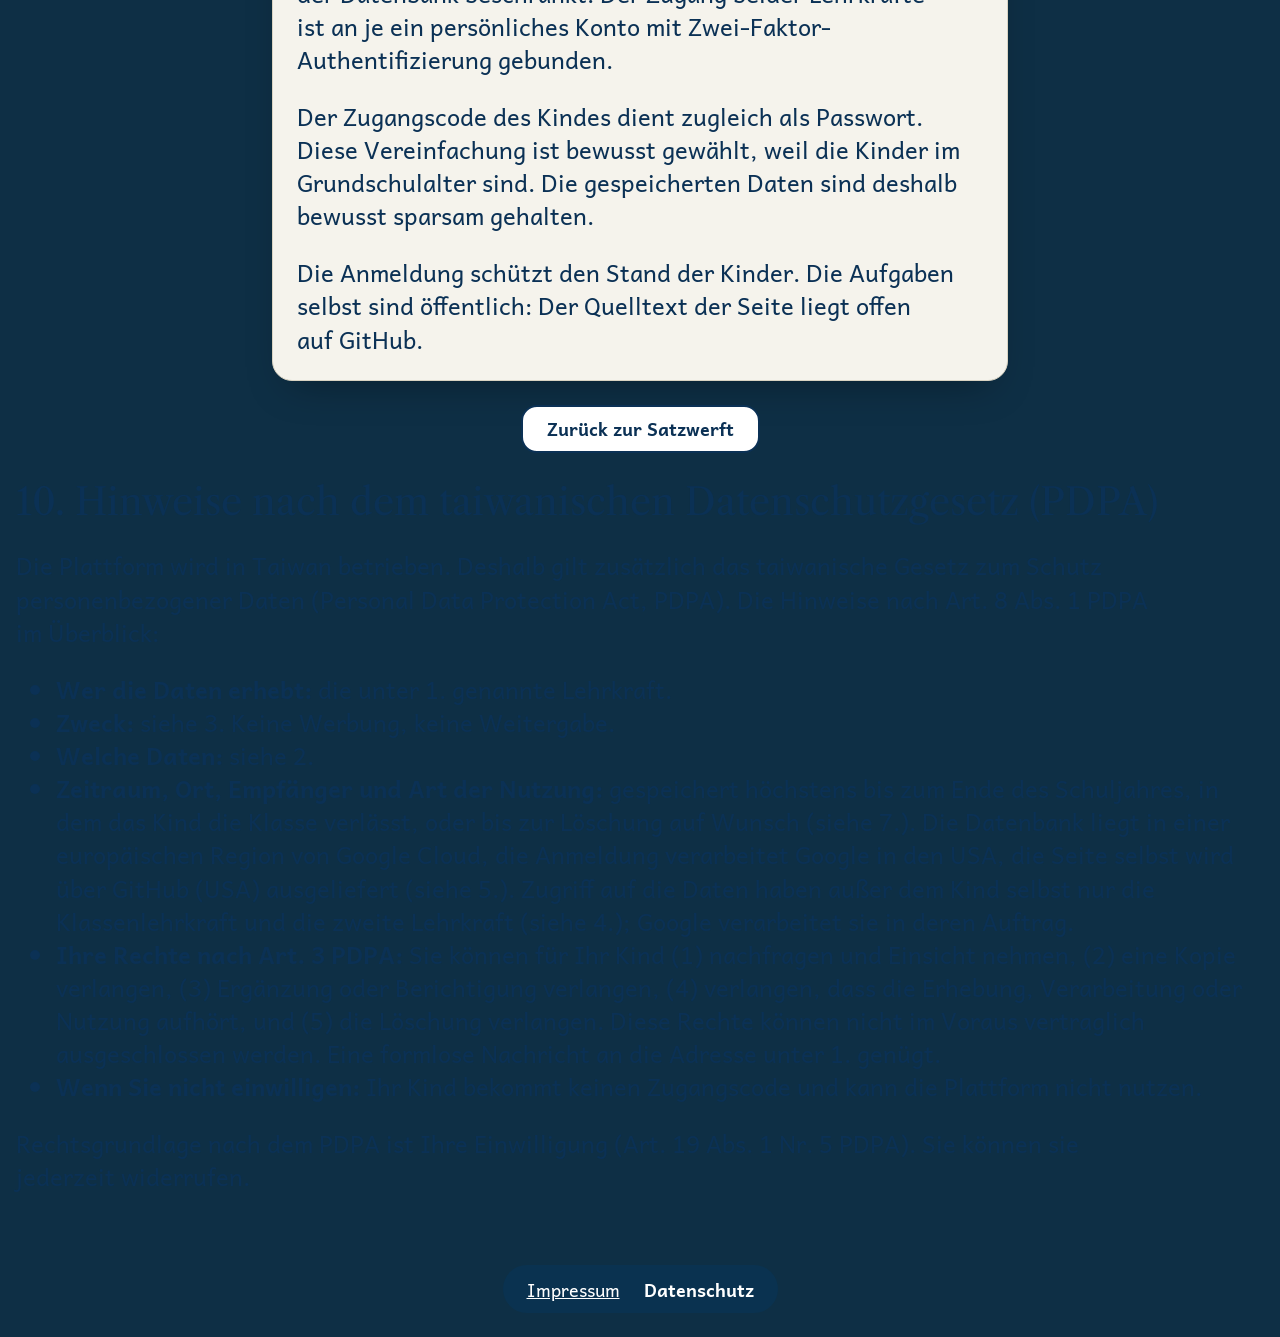
==== commit c5ebc37e: "Datenschutz: nur „zweite Lehrkraft“ statt „Vertretung“ Co-Authored-By: Claude Opus 5.5 <noreply@anth" ====
--- a/datenschutz.html
+++ b/datenschutz.html
@@ -71,7 +71,7 @@
       <h2>4. Wer Zugriff hat</h2>
       <ul>
         <li>Das Kind sieht nur seinen eigenen Stand. Der Zugriff auf fremde Daten ist durch Regeln in der Datenbank unterbunden, nicht nur durch die Gestaltung der Oberfläche.</li>
-        <li>Die Klassenlehrkraft und eine zweite Lehrkraft der Schule als Vertretung können die Daten in der Datenbank technisch einsehen. Das ist nötig, um Auskunft zu geben und Daten zu löschen. Eine Auswertung der Stände findet in der Satzwerft nicht statt, es gibt dafür keine Ansicht.</li>
+        <li>Die Klassenlehrkraft und eine zweite Lehrkraft können die Daten in der Datenbank technisch einsehen. Das ist nötig, um Auskunft zu geben und Daten zu löschen. Eine Auswertung der Stände findet in der Satzwerft nicht statt, es gibt dafür keine Ansicht.</li>
         <li>Eine Weitergabe an Dritte findet nicht statt. Es gibt keine Werbung, keinen Weiterverkauf und keine Auswertung zu anderen Zwecken.</li>
         <li>Es gibt bewusst keine Rangliste und keinen Vergleich der Kinder untereinander.</li>
       </ul>
@@ -132,7 +132,7 @@
           liegt in einer europäischen Region von Google Cloud, die Anmeldung
           verarbeitet Google in den USA, die Seite selbst wird über GitHub (USA)
           ausgeliefert (siehe 5.). Zugriff auf die Daten haben außer dem Kind
-          selbst nur die Klassenlehrkraft und ihre Vertretung (siehe 4.); Google verarbeitet sie in deren Auftrag.</li>
+          selbst nur die Klassenlehrkraft und die zweite Lehrkraft (siehe 4.); Google verarbeitet sie in deren Auftrag.</li>
         <li><b>Ihre Rechte nach Art. 3 PDPA:</b> Sie können für Ihr Kind
           (1) nachfragen und Einsicht nehmen, (2) eine Kopie verlangen,
           (3) Ergänzung oder Berichtigung verlangen, (4) verlangen, dass die
